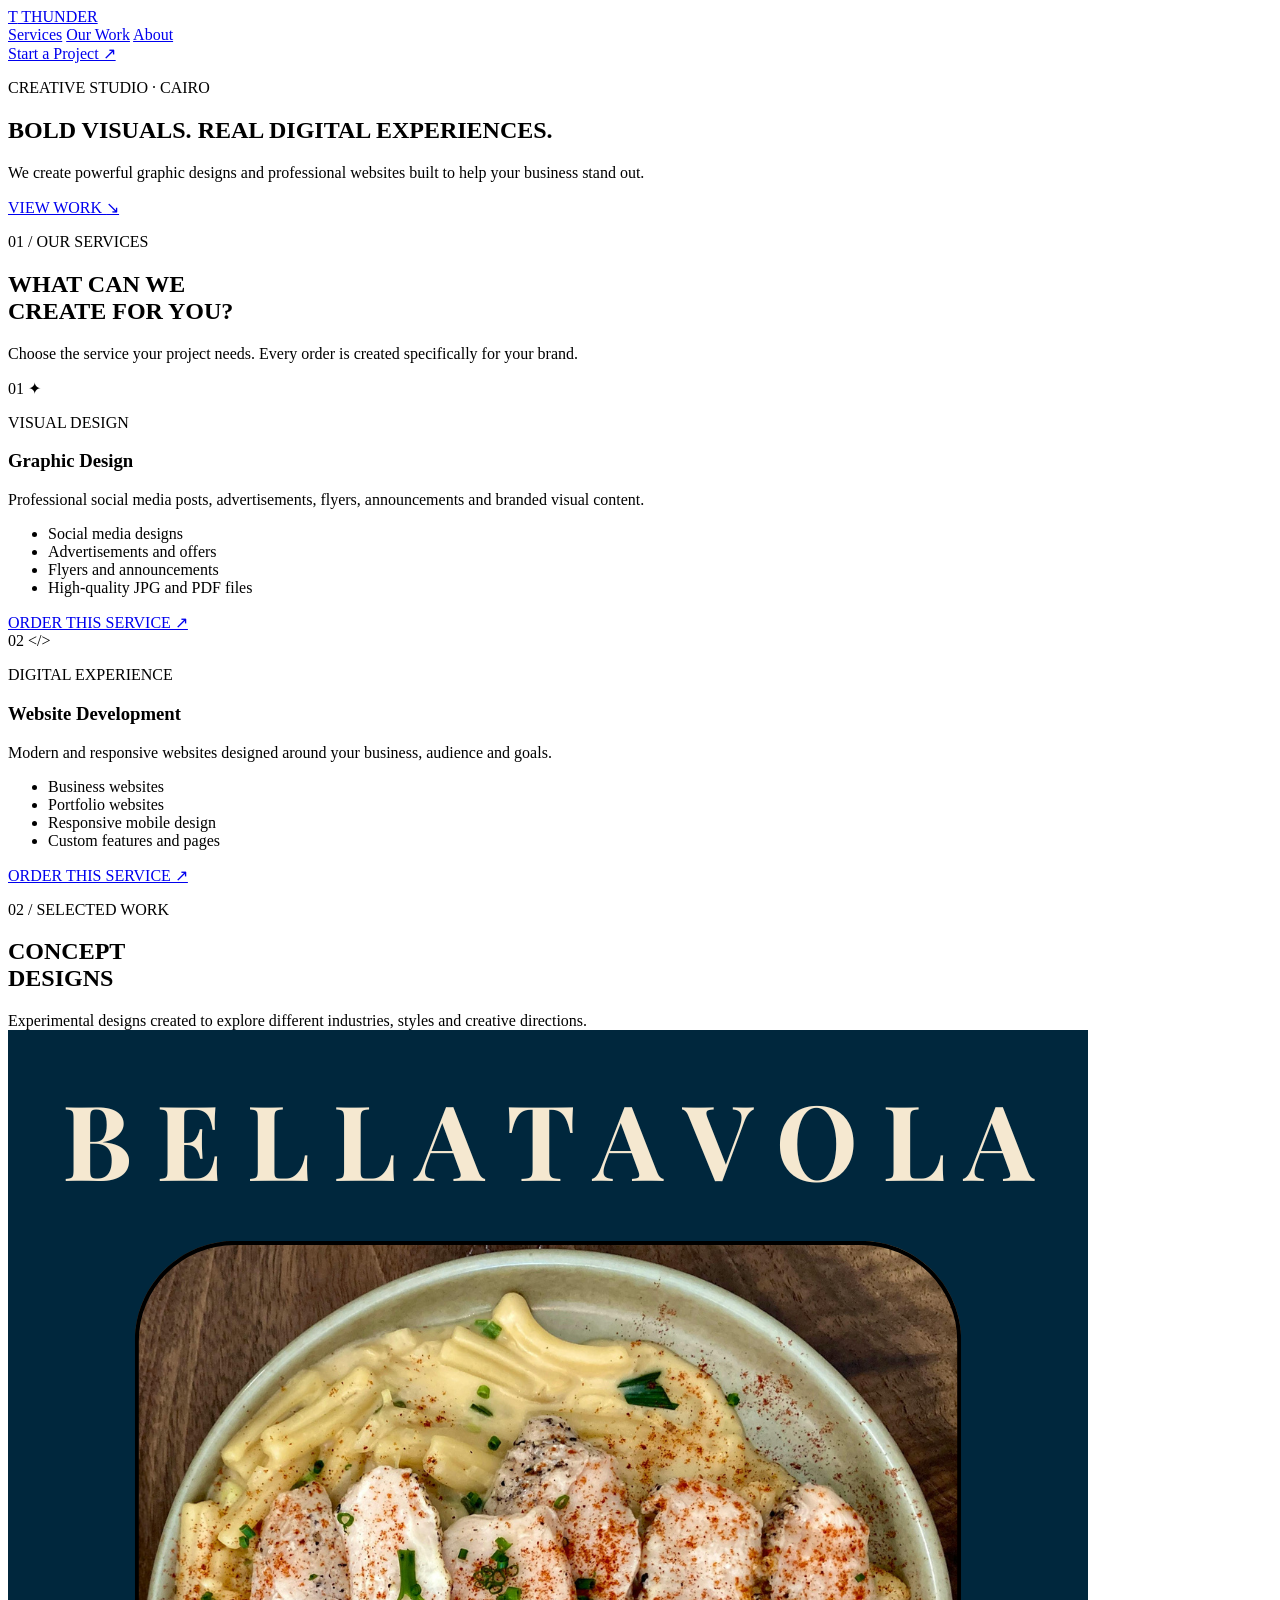
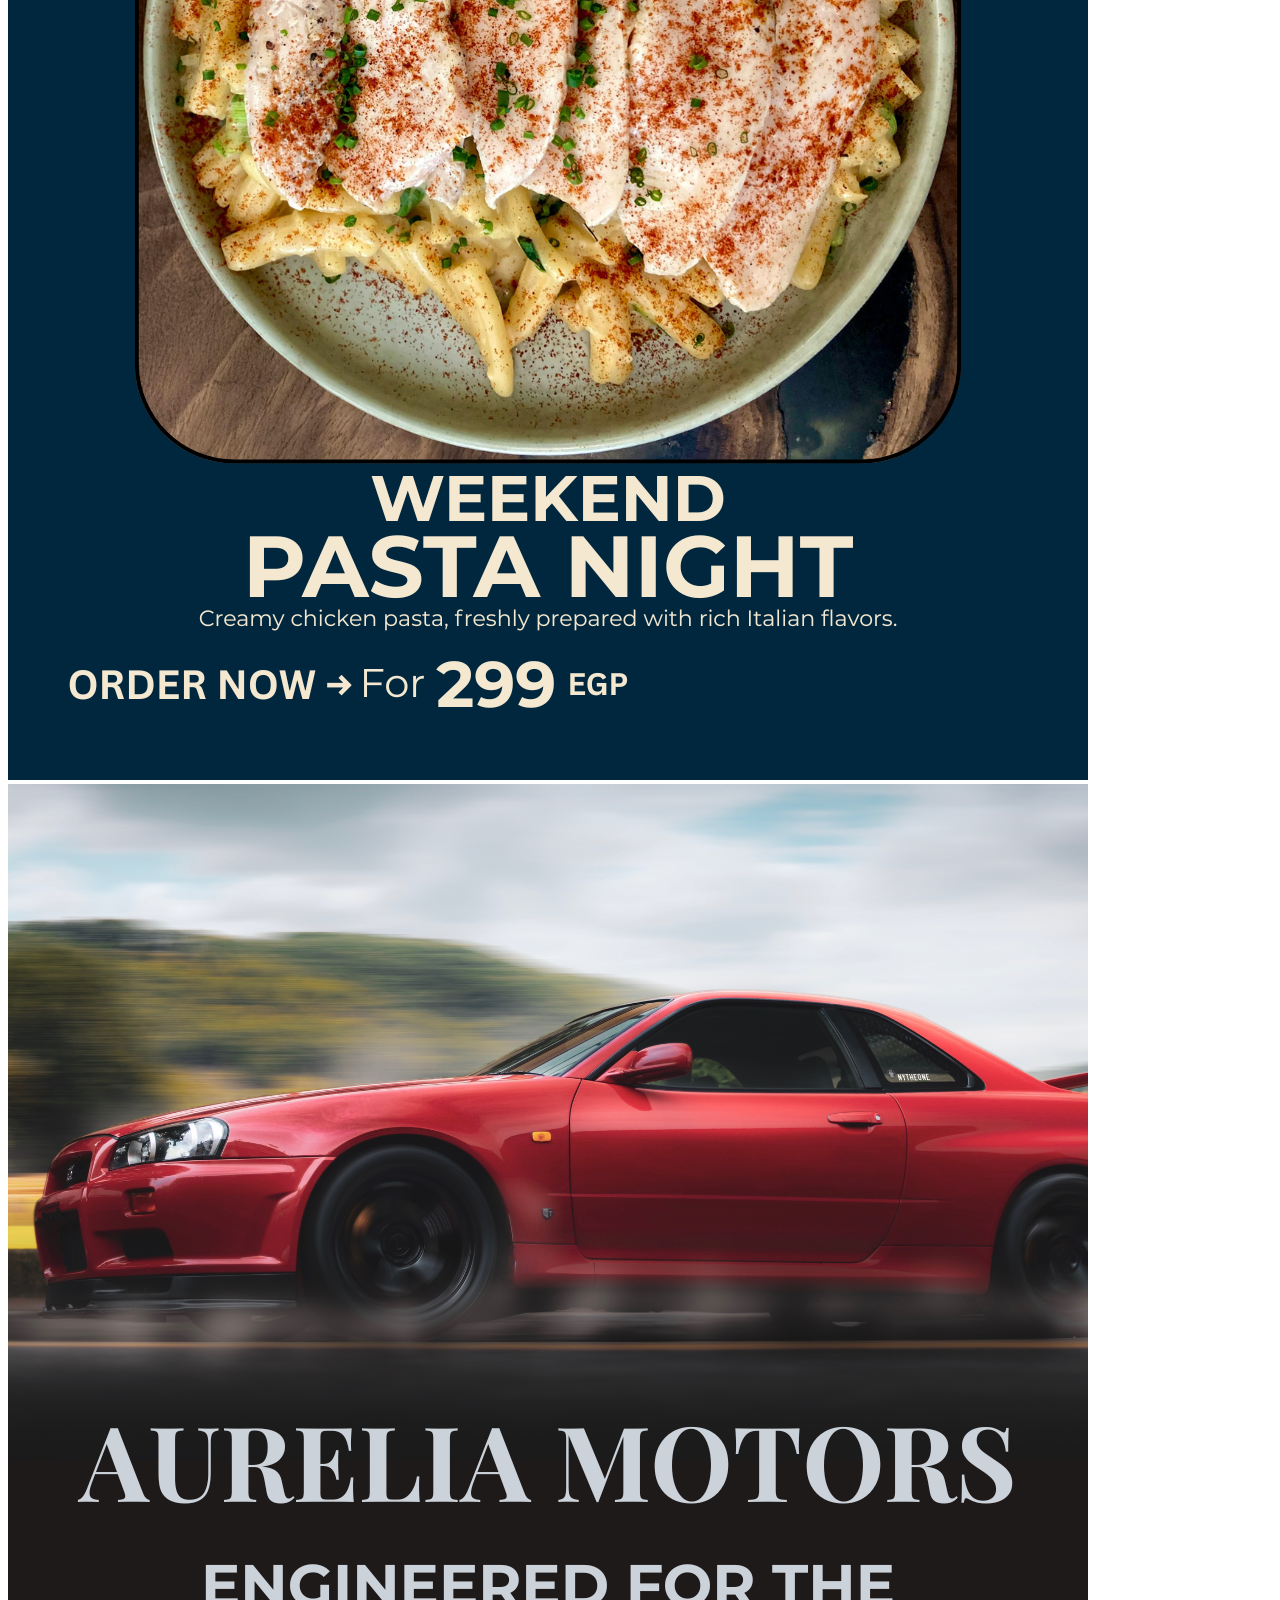
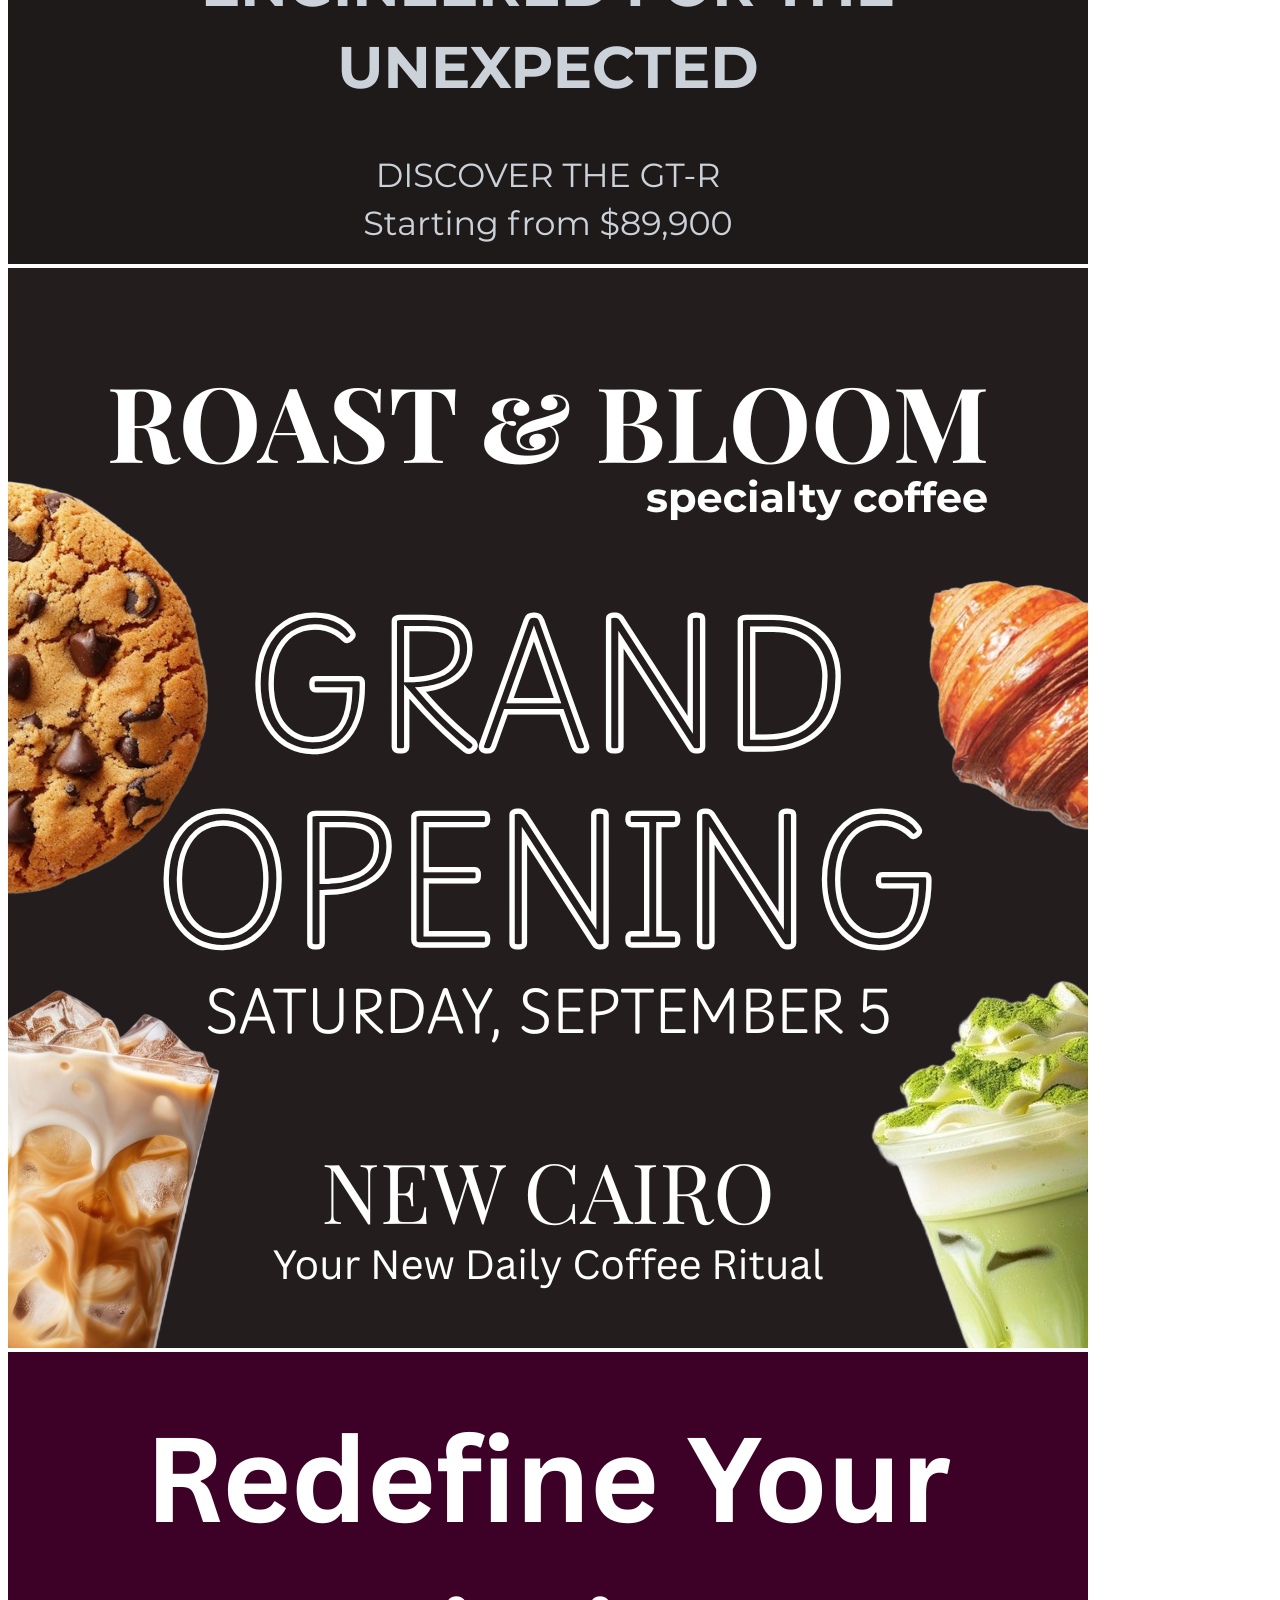
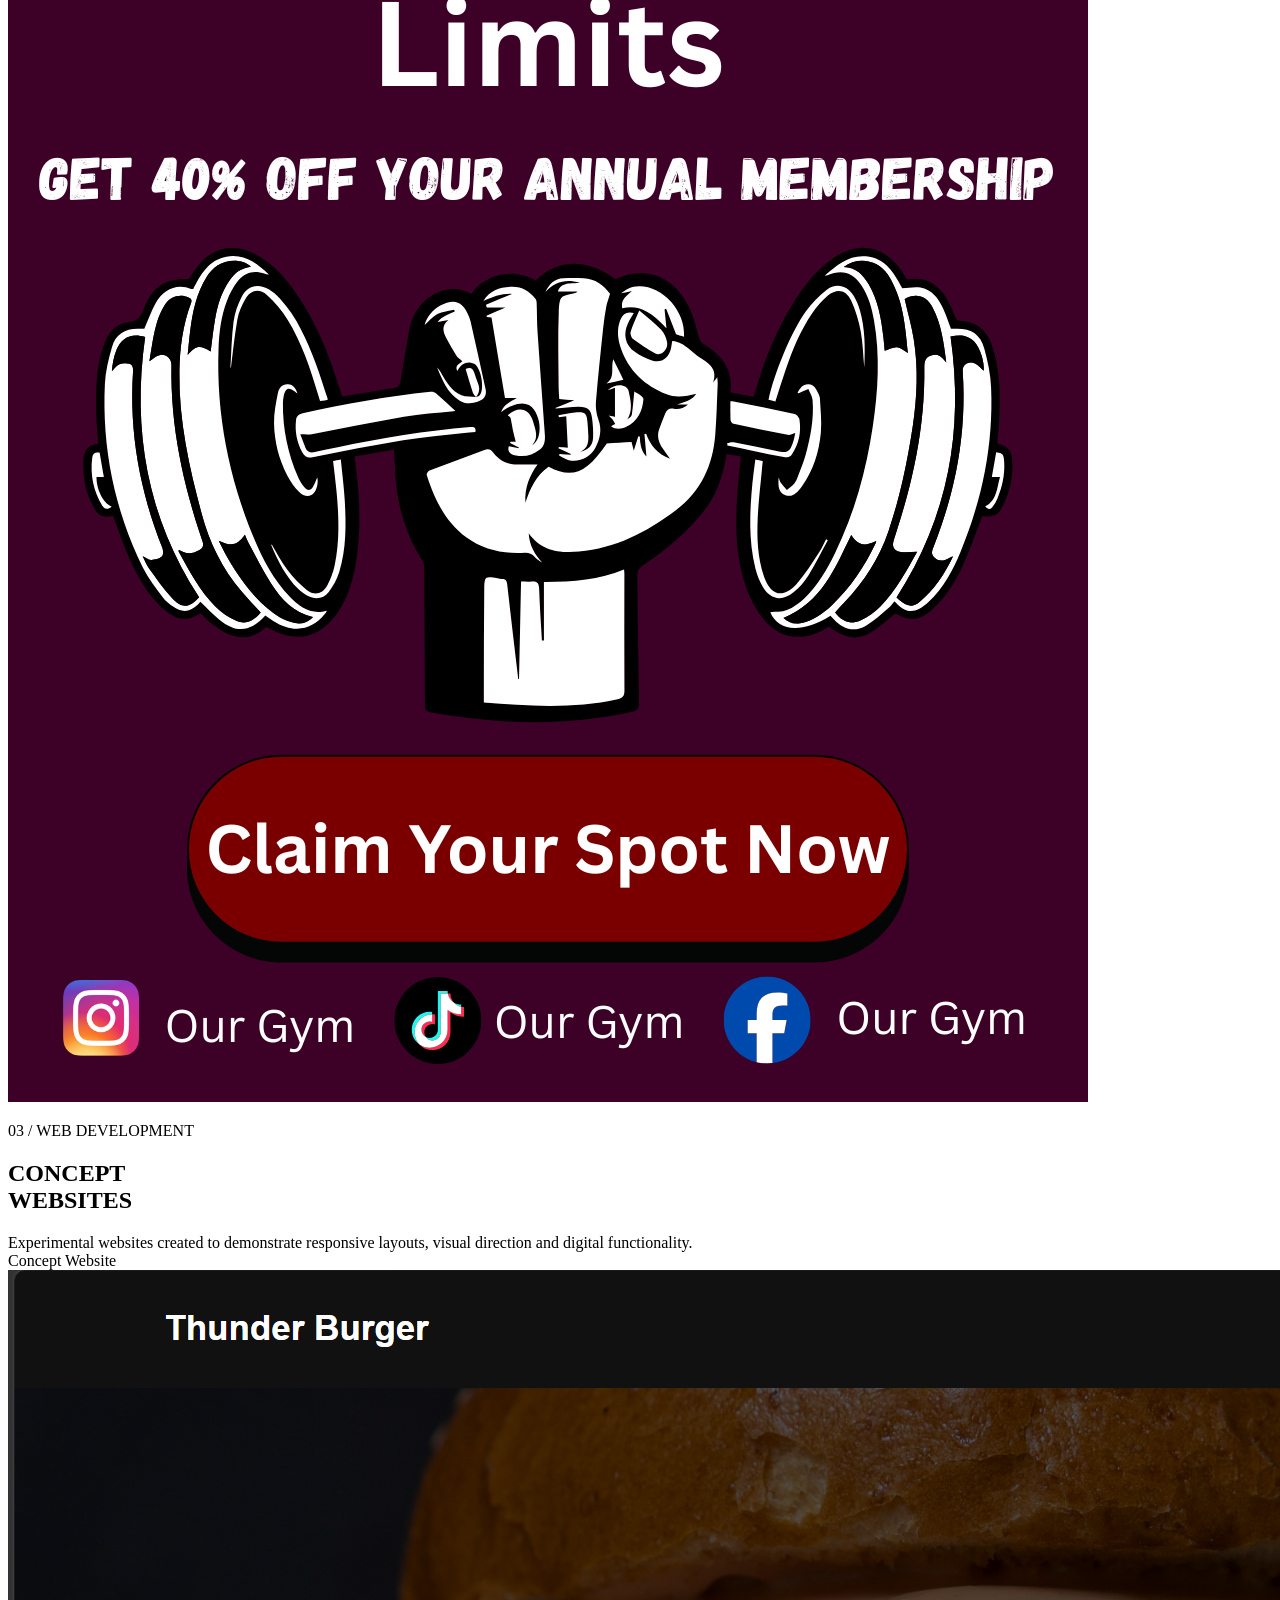
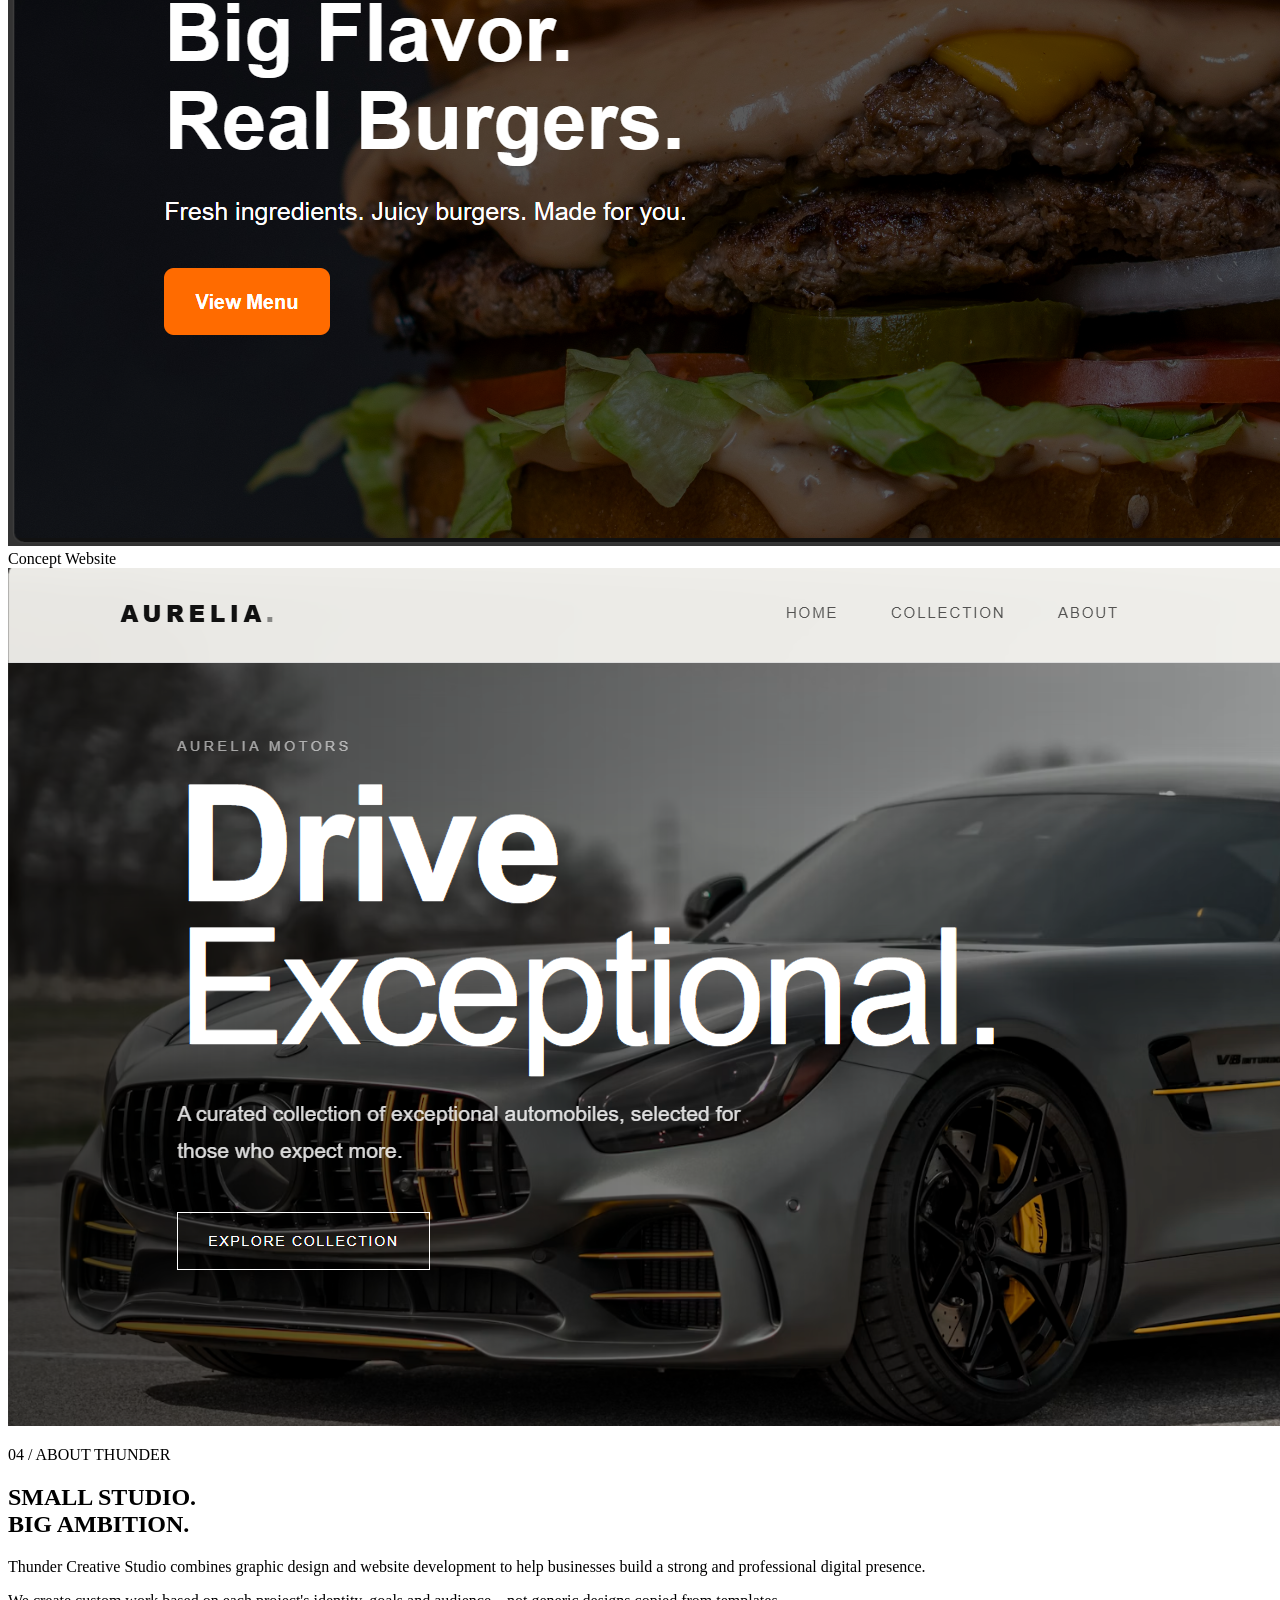
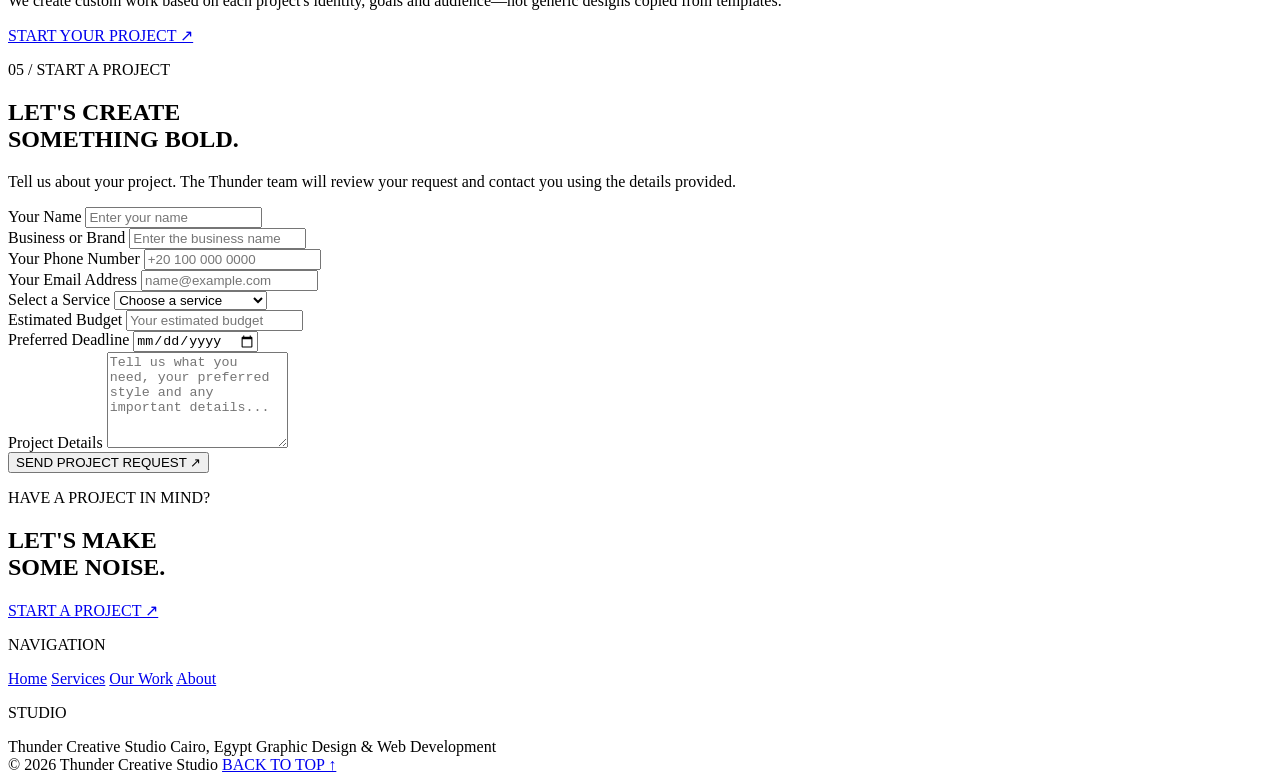
==== index.html @ 5579455f "Add files via upload" ====
<!DOCTYPE html>
<html lang="en">

<head>
    <meta charset="UTF-8">

    <meta name="viewport" content="width=device-width, initial-scale=1.0">

    <title>Thunder Creative Studio</title>
    <meta name="description"
        content="Thunder Creative Studio creates bold graphic designs and professional websites for modern businesses and brands.">

    <meta name="theme-color" content="#111111">
    <link rel="icon" type="image/svg+xml" href="favicon.svg">
    <link rel="stylesheet" href="style.css">
</head>

<body>

    <!-- NAVBAR -->

    <nav class="navbar">

        <a href="./" class="logo">
            <span class="logo-box">T</span>
            THUNDER
        </a>

        <div class="nav-links">
            <a href="#services">Services</a>
            <a href="#work">Our Work</a>
            <a href="#about">About</a>
        </div>

        <a href="#order" class="order-button">
            Start a Project ↗
        </a>

    </nav>


    <main>

        <!-- HERO SECTION -->

        <section class="hero">

            <p class="location">
                <span class="green-dot"></span>
                CREATIVE STUDIO · CAIRO
            </p>

            <h1>
                BOLD VISUALS.

                <span>
                    REAL DIGITAL
                </span>

                EXPERIENCES.
            </h1>

            <div class="hero-bottom">

                <p class="hero-description">
                    We create powerful graphic designs and professional
                    websites built to help your business stand out.
                </p>

                <a href="#work" class="explore-button">
                    VIEW WORK <span>↘</span>
                </a>

            </div>

        </section>


        <!-- SERVICES SECTION -->

        <section class="services-section" id="services">

            <div class="section-header">

                <div>

                    <p class="section-number">
                        01 / OUR SERVICES
                    </p>

                    <h2>
                        WHAT CAN WE<br>
                        CREATE FOR YOU?
                    </h2>

                </div>

                <p class="section-description">
                    Choose the service your project needs.
                    Every order is created specifically for your brand.
                </p>

            </div>


            <div class="services-grid">

                <!-- GRAPHIC DESIGN -->

                <article class="service-card featured-service">

                    <div class="service-top">

                        <span class="service-number">
                            01
                        </span>

                        <span class="service-icon">
                            ✦
                        </span>

                    </div>


                    <div class="service-content">

                        <p class="service-label">
                            VISUAL DESIGN
                        </p>

                        <h3>
                            Graphic Design
                        </h3>

                        <p>
                            Professional social media posts, advertisements,
                            flyers, announcements and branded visual content.
                        </p>

                        <ul>
                            <li>Social media designs</li>
                            <li>Advertisements and offers</li>
                            <li>Flyers and announcements</li>
                            <li>High-quality JPG and PDF files</li>
                        </ul>

                    </div>


                    <a href="#order" class="service-button">
                        ORDER THIS SERVICE ↗
                    </a>

                </article>


                <!-- WEBSITE DEVELOPMENT -->

                <article class="service-card">

                    <div class="service-top">

                        <span class="service-number">
                            02
                        </span>

                        <span class="service-icon">
                            &lt;/&gt;
                        </span>

                    </div>


                    <div class="service-content">

                        <p class="service-label">
                            DIGITAL EXPERIENCE
                        </p>

                        <h3>
                            Website Development
                        </h3>

                        <p>
                            Modern and responsive websites designed around
                            your business, audience and goals.
                        </p>

                        <ul>
                            <li>Business websites</li>
                            <li>Portfolio websites</li>
                            <li>Responsive mobile design</li>
                            <li>Custom features and pages</li>
                        </ul>

                    </div>


                    <a href="#order" class="service-button">
                        ORDER THIS SERVICE ↗
                    </a>

                </article>

            </div>

        </section>


        <!-- CONCEPT DESIGNS -->

        <section class="work-section" id="work">

            <div class="work-header">

                <p>
                    02 / SELECTED WORK
                </p>

                <h2>
                    CONCEPT<br>
                    DESIGNS
                </h2>

                <span>
                    Experimental designs created to explore different
                    industries, styles and creative directions.
                </span>

            </div>


            <div class="design-gallery">

                <div class="design-item">

                    <img src="IMAGES/DESIGN%201.png" alt="Thunder concept design 1">

                </div>


                <div class="design-item">

                    <img src="IMAGES/DESIGN%202.png" alt="Thunder concept design 2">

                </div>


                <div class="design-item">

                    <img src="IMAGES/DESIGN%203.png" alt="Thunder concept design 4">

                </div>


                <div class="design-item">

                    <img src="IMAGES/DESIGN%204.png" alt="Thunder concept design 4">

                </div>

            </div>

        </section>


        <!-- CONCEPT WEBSITES -->

        <section class="websites-section">

            <div class="websites-header">

                <p>
                    03 / WEB DEVELOPMENT
                </p>

                <h2>
                    CONCEPT<br>
                    WEBSITES
                </h2>

                <span>
                    Experimental websites created to demonstrate responsive
                    layouts, visual direction and digital functionality.
                </span>

            </div>


            <div class="websites-gallery">

                <!-- WEBSITE 1 -->

                <div class="website-preview">

                    <div class="browser-bar">

                        <div class="browser-dots">
                            <span></span>
                            <span></span>
                            <span></span>
                        </div>

                        <div class="browser-address">
                            Concept Website
                        </div>

                    </div>

                    <img src="IMAGES/WEBSITE%201.png" alt="Thunder concept website 1">

                </div>


                <!-- WEBSITE 2 -->

                <div class="website-preview">

                    <div class="browser-bar">

                        <div class="browser-dots">
                            <span></span>
                            <span></span>
                            <span></span>
                        </div>

                        <div class="browser-address">
                            Concept Website
                        </div>

                    </div>

                    <img src="IMAGES/WEBSITE%202.png" alt="Thunder concept website 2">

                </div>

            </div>

        </section>
        <!-- ABOUT SECTION -->

        <section class="about-section" id="about">

            <p class="about-number">
                04 / ABOUT THUNDER
            </p>

            <div class="about-content">

                <h2>
                    SMALL STUDIO.<br>
                    BIG AMBITION.
                </h2>

                <div class="about-text">

                    <p>
                        Thunder Creative Studio combines graphic design and
                        website development to help businesses build a strong
                        and professional digital presence.
                    </p>

                    <p>
                        We create custom work based on each project's identity,
                        goals and audience—not generic designs copied from templates.
                    </p>

                    <a href="#order" class="about-button">
                        START YOUR PROJECT ↗
                    </a>

                </div>

            </div>

        </section>
        <!-- ORDER SECTION -->

        <section class="order-section" id="order">

            <div class="order-intro">

                <p class="order-number">
                    05 / START A PROJECT
                </p>

                <h2>
                    LET'S CREATE<br>
                    SOMETHING BOLD.
                </h2>

                <p class="order-description">
                    Tell us about your project. The Thunder team will review
                    your request and contact you using the details provided.
                </p>

            </div>


            <form class="order-form" id="orderForm" action="https://formspree.io/f/xljerdzz" method="POST">

                <input type="hidden" name="_subject" value="New Thunder Project Request">


                <div class="form-row">

                    <div class="form-group">

                        <label for="clientName">
                            Your Name
                        </label>

                        <input type="text" id="clientName" name="client_name" placeholder="Enter your name" required>

                    </div>


                    <div class="form-group">

                        <label for="businessName">
                            Business or Brand
                        </label>

                        <input type="text" id="businessName" name="business_name" placeholder="Enter the business name">

                    </div>

                </div>




                <div class="form-group">

                    <label for="clientPhone">
                        Your Phone Number
                    </label>

                    <input type="tel" id="clientPhone" name="client_phone" placeholder="+20 100 000 0000" required>

                </div>

                <div class="form-group">

                    <label for="clientEmail">
                        Your Email Address
                    </label>

                    <input type="email" id="clientEmail" name="email" placeholder="name@example.com" required>

                </div>


                <div class="form-row">

                    <div class="form-group">

                        <label for="service">
                            Select a Service
                        </label>

                        <select id="service" name="requested_service" required>

                            <option value="" disabled selected>
                                Choose a service
                            </option>

                            <option value="Graphic Design">
                                Graphic Design
                            </option>

                            <option value="Website Development">
                                Website Development
                            </option>

                        </select>

                    </div>


                    <div class="form-group">

                        <label for="budget">
                            Estimated Budget
                        </label>

                        <input type="text" id="budget" name="estimated_budget" placeholder="Your estimated budget">

                    </div>

                </div>


                <div class="form-group">

                    <label for="deadline">
                        Preferred Deadline
                    </label>

                    <input type="date" id="deadline" name="preferred_deadline">

                </div>


                <div class="form-group full-width">

                    <label for="projectDetails">
                        Project Details
                    </label>

                    <textarea id="projectDetails" name="project_details" rows="6"
                        placeholder="Tell us what you need, your preferred style and any important details..."
                        required></textarea>

                </div>


                <button type="submit" class="submit-order" id="submitOrder">
                    SEND PROJECT REQUEST ↗
                </button>


                <p class="form-status" id="formStatus" aria-live="polite"></p>

            </form>

        </section>
    </main>

    <!-- FOOTER -->

    <footer class="footer">

        <div class="footer-content">

            <div class="footer-heading">

                <p>HAVE A PROJECT IN MIND?</p>

                <h2>
                    LET'S MAKE<br>
                    SOME NOISE.
                </h2>

                <a href="#order" class="footer-button">
                    START A PROJECT ↗
                </a>

            </div>


            <div class="footer-navigation">

                <div>
                    <p class="footer-label">NAVIGATION</p>

                    <a href="#">Home</a>
                    <a href="#services">Services</a>
                    <a href="#work">Our Work</a>
                    <a href="#about">About</a>
                </div>

                <div>
                    <p class="footer-label">STUDIO</p>

                    <span>Thunder Creative Studio</span>
                    <span>Cairo, Egypt</span>
                    <span>Graphic Design & Web Development</span>
                </div>

            </div>


            <div class="footer-bottom">

                <span>
                    © 2026 Thunder Creative Studio
                </span>

                <a href="#">
                    BACK TO TOP ↑
                </a>

            </div>

        </div>

    </footer>

    <script src="script.js?v=5"></script>

</body>

</html>
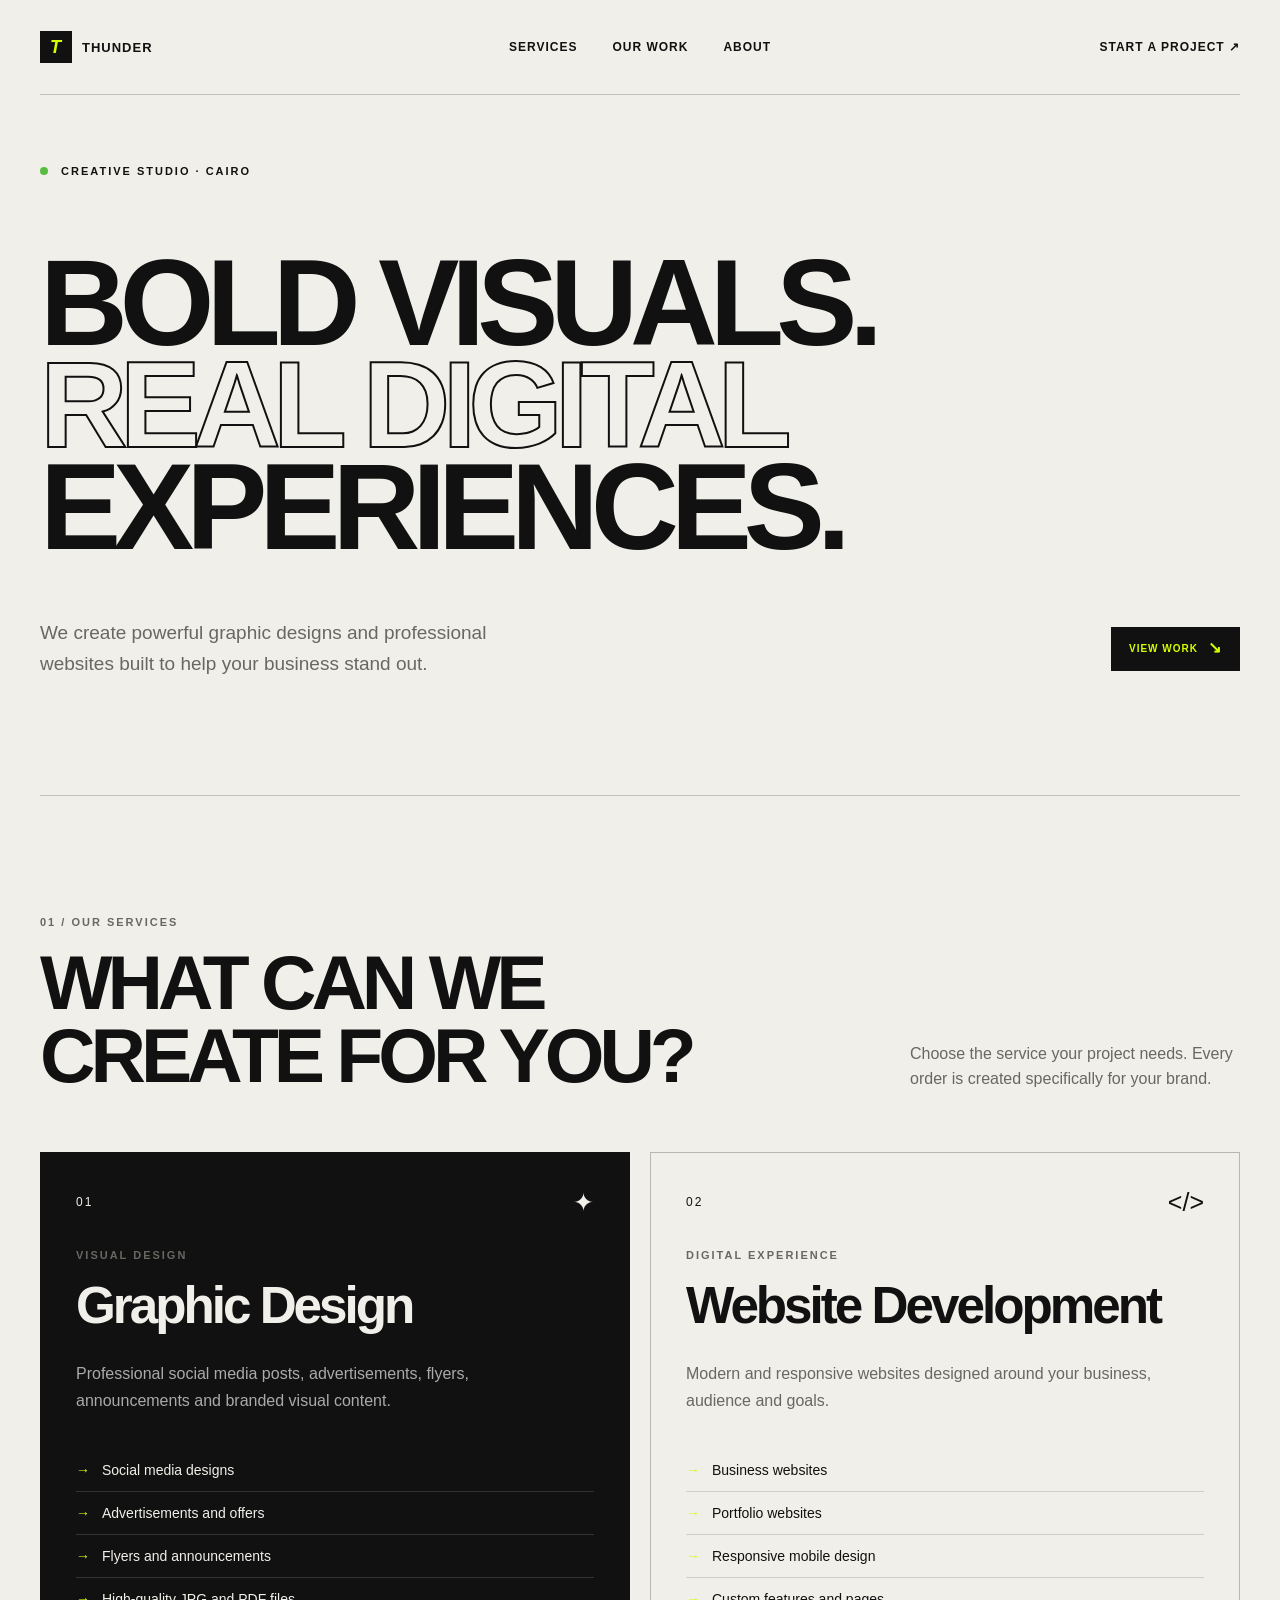
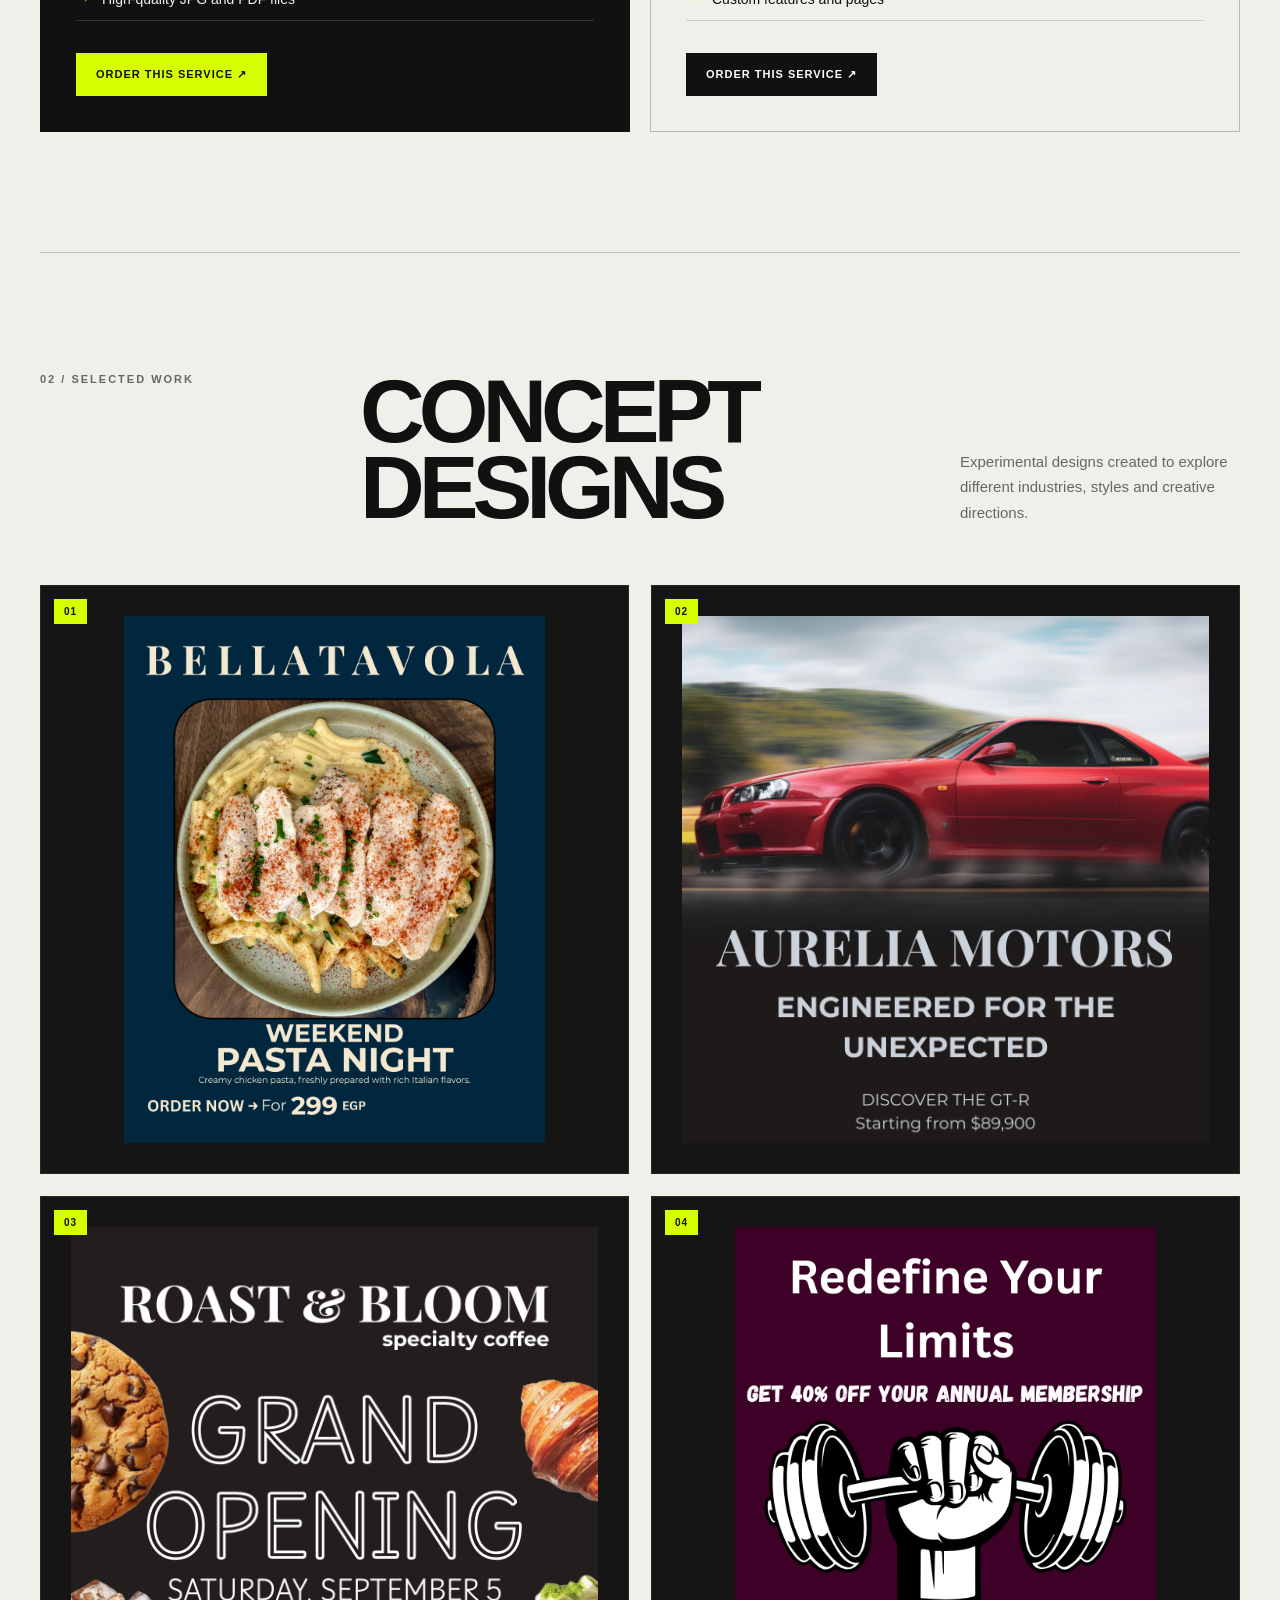
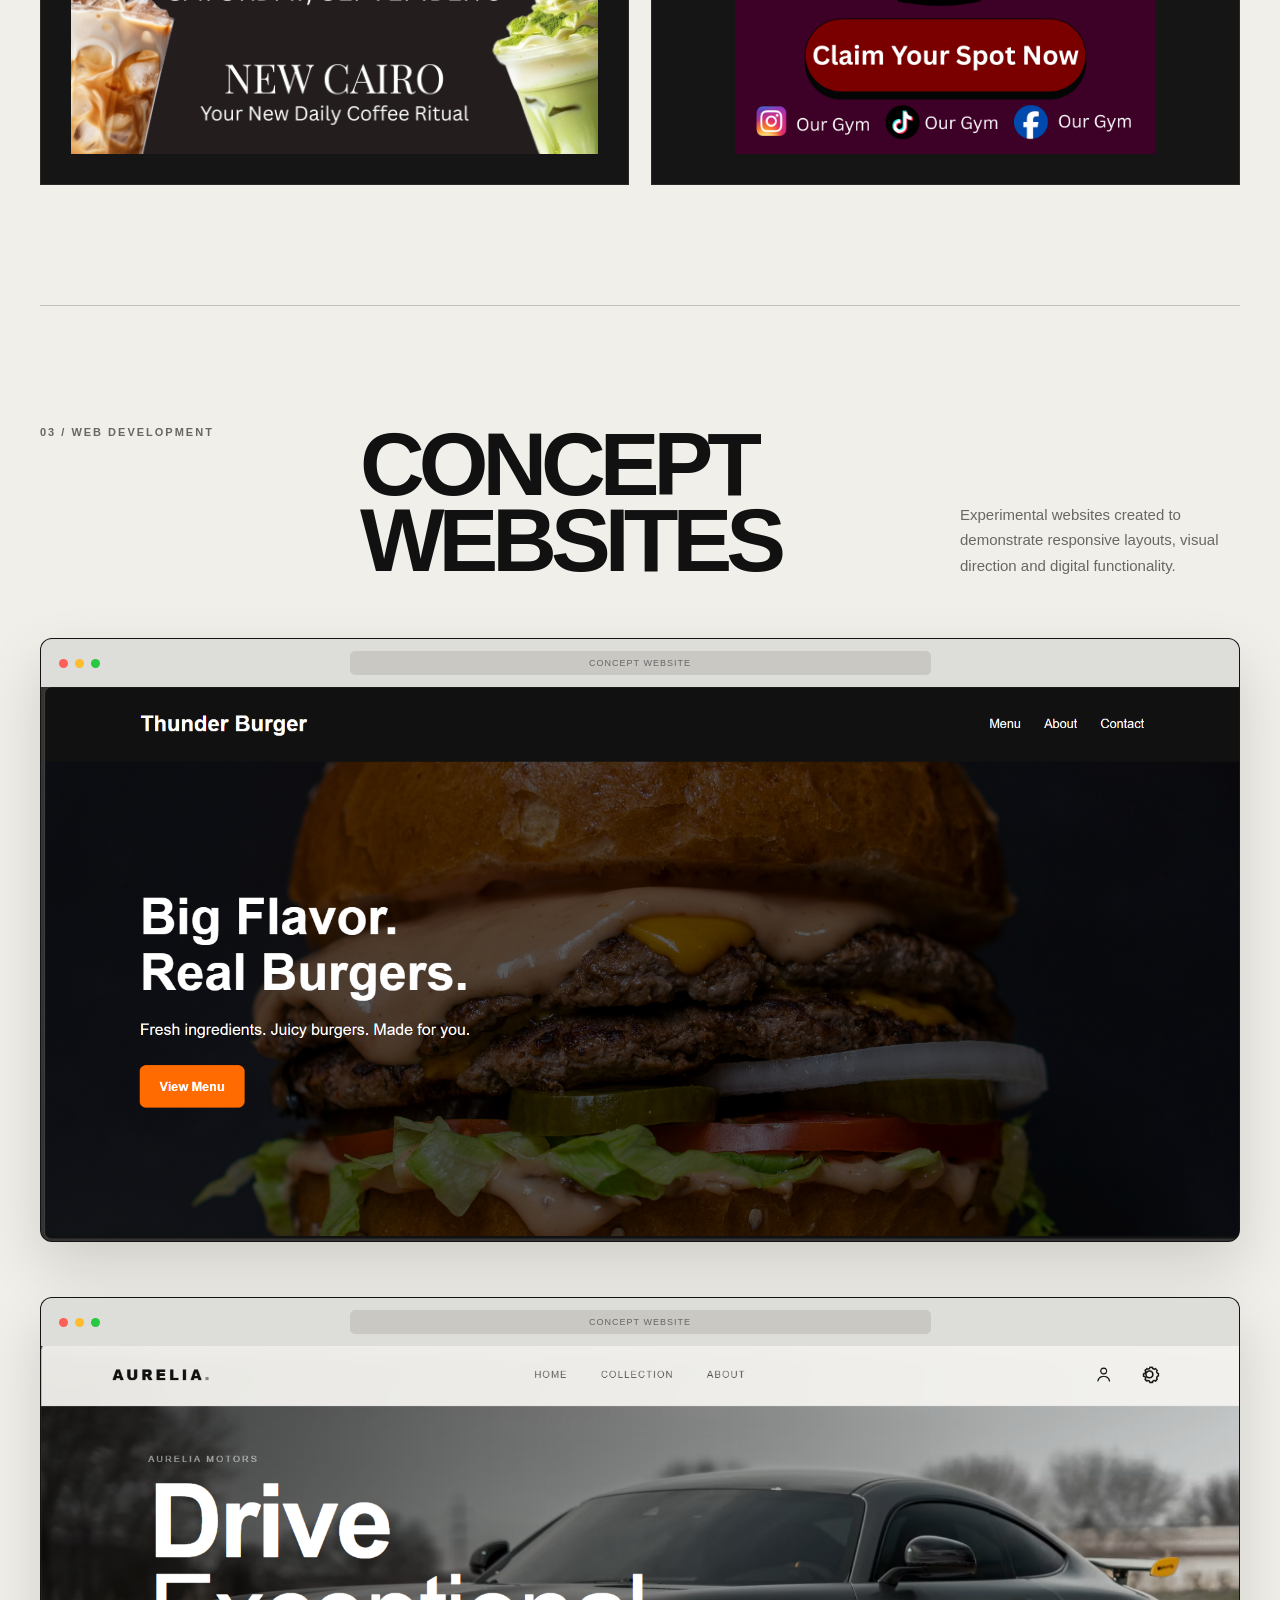
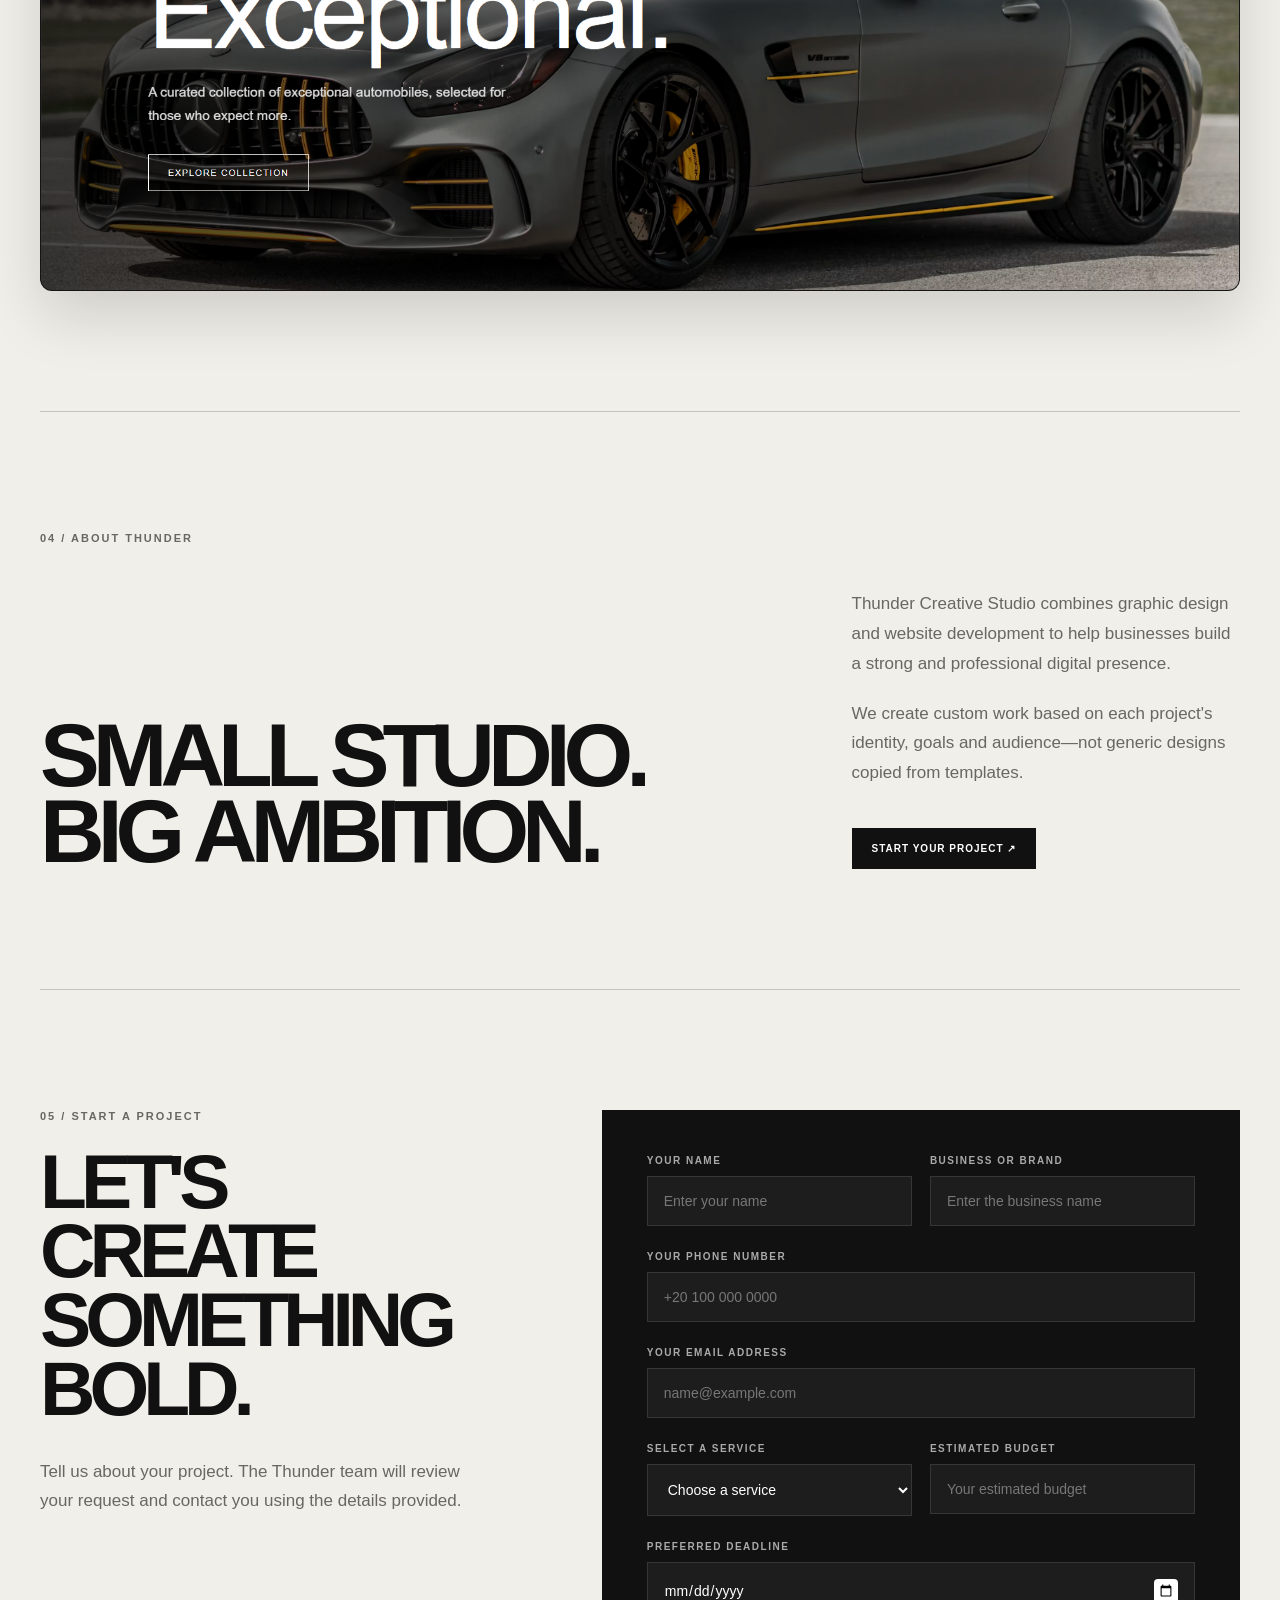
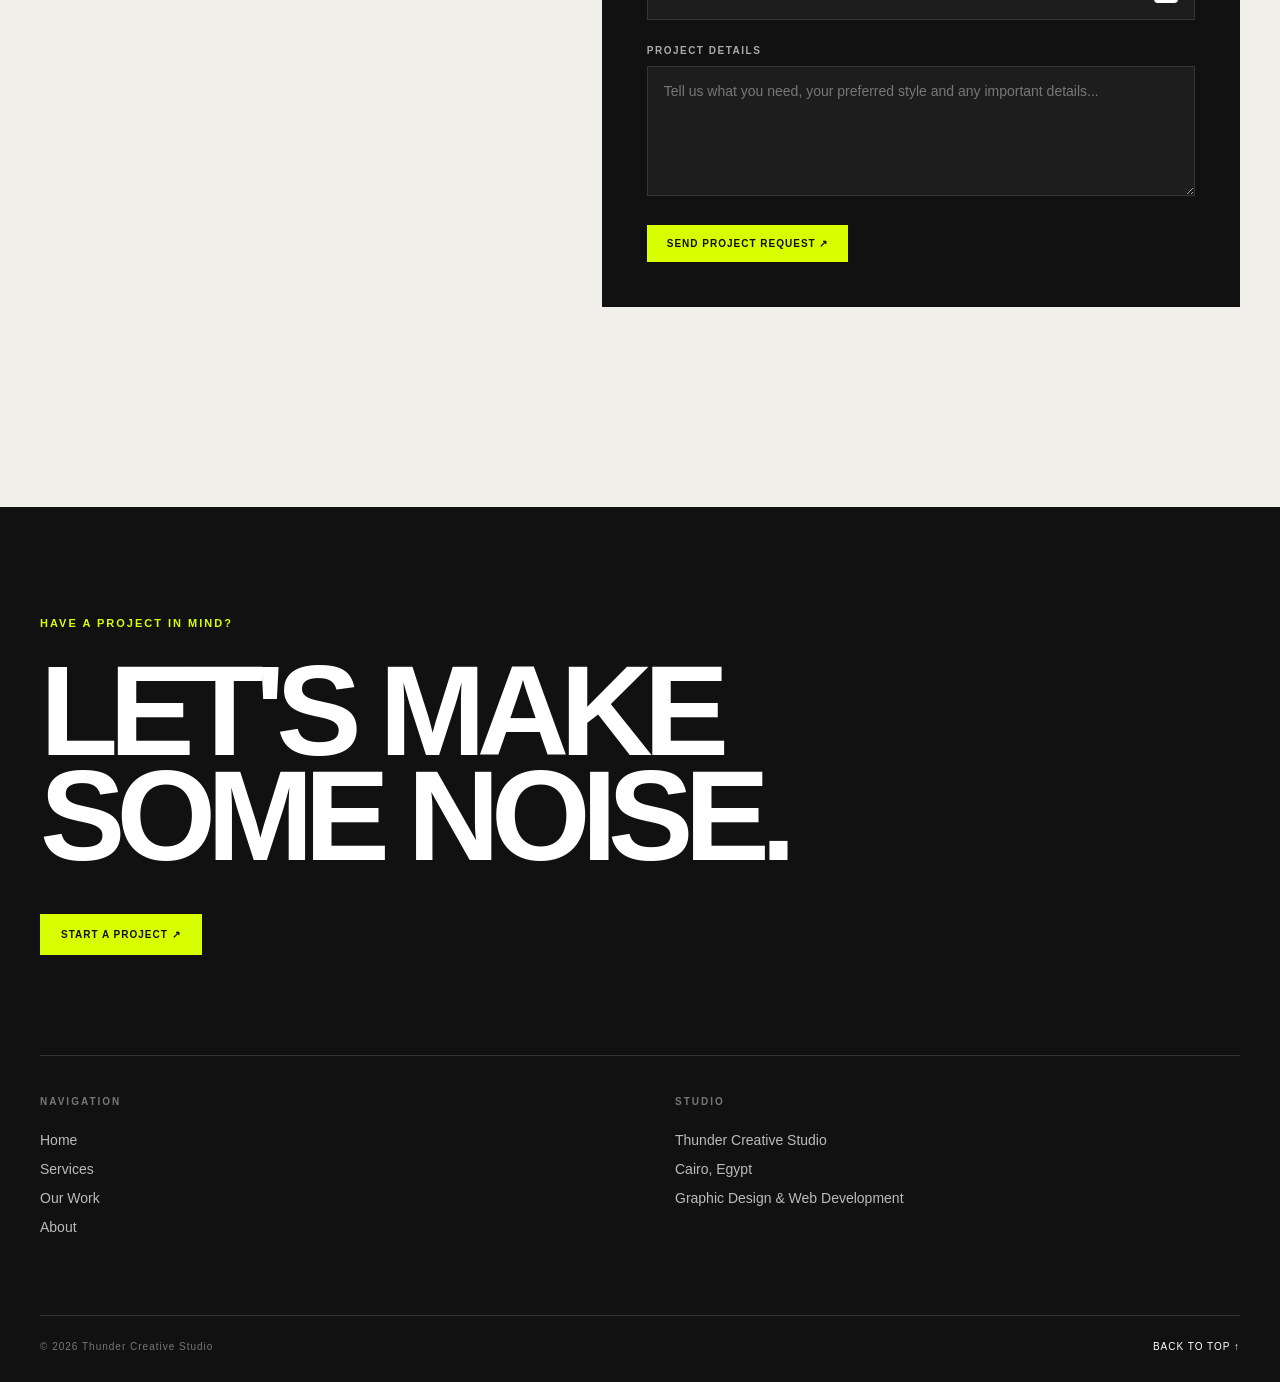
==== commit 972d6f03: "Add files via upload" ====
--- a/index.html
+++ b/index.html
@@ -12,7 +12,7 @@
 
     <meta name="theme-color" content="#111111">
     <link rel="icon" type="image/svg+xml" href="favicon.svg">
-    <link rel="stylesheet" href="style.css">
+    <link rel="stylesheet" href="STYLE.CSS">
 </head>
 
 <body>
--- a/STYLE.CSS
+++ b/STYLE.CSS
@@ -0,0 +1,1403 @@
+/* ---------- BASIC SETTINGS ---------- */
+
+* {
+    margin: 0;
+    padding: 0;
+    box-sizing: border-box;
+}
+
+:root {
+    --black: #111111;
+    --background: #f1efe9;
+    --green: #d8ff00;
+    --gray: #686762;
+}
+
+html {
+    scroll-behavior: smooth;
+}
+
+body {
+    background: var(--background);
+    color: var(--black);
+    font-family: Arial, Helvetica, sans-serif;
+}
+
+a {
+    color: inherit;
+    text-decoration: none;
+}
+
+
+/* ---------- NAVBAR ---------- */
+
+.navbar {
+    width: calc(100% - 80px);
+    height: 95px;
+    margin: auto;
+
+    display: grid;
+    grid-template-columns: 1fr auto 1fr;
+    align-items: center;
+
+    border-bottom: 1px solid rgba(17, 17, 17, 0.2);
+}
+
+.logo {
+    display: flex;
+    align-items: center;
+    gap: 10px;
+
+    width: fit-content;
+
+    font-size: 13px;
+    font-weight: bold;
+    letter-spacing: 1px;
+}
+
+.logo-box {
+    width: 32px;
+    height: 32px;
+
+    display: grid;
+    place-items: center;
+
+    background: var(--black);
+    color: var(--green);
+
+    font-size: 18px;
+    font-style: italic;
+}
+
+.nav-links {
+    display: flex;
+    gap: 35px;
+}
+
+.nav-links a,
+.order-button {
+    font-size: 12px;
+    font-weight: bold;
+    letter-spacing: 1px;
+    text-transform: uppercase;
+
+    transition: opacity 0.2s;
+}
+
+.nav-links a:hover,
+.order-button:hover {
+    opacity: 0.5;
+}
+
+.order-button {
+    justify-self: end;
+}
+
+
+/* ---------- HERO SECTION ---------- */
+
+.hero {
+    width: calc(100% - 80px);
+    min-height: 700px;
+
+    margin: auto;
+    padding: 70px 0;
+
+    position: relative;
+}
+
+.location {
+    font-size: 11px;
+    font-weight: bold;
+    letter-spacing: 2px;
+}
+
+.green-dot {
+    display: inline-block;
+
+    width: 8px;
+    height: 8px;
+
+    margin-right: 8px;
+
+    background: #59bb42;
+    border-radius: 50%;
+}
+
+.hero h1 {
+    max-width: 1150px;
+
+    margin-top: 75px;
+
+    font-size: clamp(65px, 9.5vw, 145px);
+    font-weight: 800;
+    line-height: 0.84;
+    letter-spacing: -8px;
+
+    text-transform: uppercase;
+}
+
+.hero h1 span {
+    display: block;
+
+    color: transparent;
+    -webkit-text-stroke: 2px var(--black);
+}
+
+.hero-bottom {
+    margin-top: 60px;
+
+    display: flex;
+    justify-content: space-between;
+    align-items: center;
+}
+
+.hero-description {
+    max-width: 470px;
+
+    color: var(--gray);
+
+    font-size: 19px;
+    line-height: 1.6;
+}
+
+.explore-button {
+    width: 110px;
+    height: 110px;
+
+    display: flex;
+    flex-direction: column;
+    align-items: center;
+    justify-content: center;
+    gap: 15px;
+
+    border: 1px solid var(--black);
+    border-radius: 50%;
+
+    font-size: 10px;
+    letter-spacing: 2px;
+
+    transition: 0.3s;
+}
+
+.explore-button strong {
+    font-size: 20px;
+}
+
+.explore-button:hover {
+    background: var(--black);
+    color: var(--green);
+
+    transform: rotate(-8deg);
+}
+
+
+/* ---------- MOBILE ---------- */
+
+@media (max-width: 750px) {
+
+    .navbar,
+    .hero {
+        width: calc(100% - 36px);
+    }
+
+    .navbar {
+        height: 75px;
+        grid-template-columns: 1fr auto;
+    }
+
+    .nav-links {
+        display: none;
+    }
+
+    .order-button {
+        padding: 12px;
+        border: 1px solid var(--black);
+    }
+
+    .hero {
+        min-height: 620px;
+        padding-top: 60px;
+    }
+
+    .hero h1 {
+        margin-top: 70px;
+
+        font-size: 15vw;
+        line-height: 0.9;
+        letter-spacing: -4px;
+    }
+
+    .hero h1 span {
+        -webkit-text-stroke-width: 1px;
+    }
+
+    .hero-bottom {
+        margin-top: 50px;
+        gap: 20px;
+    }
+
+    .hero-description {
+        font-size: 15px;
+    }
+
+    .explore-button {
+        width: 80px;
+        height: 80px;
+
+        flex-shrink: 0;
+    }
+
+}
+
+/* ---------- SERVICES ---------- */
+
+.services-section {
+    width: calc(100% - 80px);
+    margin: auto;
+    padding: 120px 0;
+
+    border-top: 1px solid rgba(17, 17, 17, 0.2);
+}
+
+.section-header {
+    display: flex;
+    justify-content: space-between;
+    align-items: flex-end;
+
+    margin-bottom: 60px;
+}
+
+.section-number,
+.service-label {
+    color: var(--gray);
+
+    font-size: 11px;
+    font-weight: bold;
+    letter-spacing: 2px;
+}
+
+.section-header h2 {
+    margin-top: 18px;
+
+    font-size: clamp(45px, 6vw, 85px);
+    line-height: 0.95;
+    letter-spacing: -5px;
+}
+
+.section-description {
+    max-width: 330px;
+
+    color: var(--gray);
+
+    font-size: 16px;
+    line-height: 1.6;
+}
+
+.services-grid {
+    display: grid;
+    grid-template-columns: repeat(2, 1fr);
+    gap: 20px;
+}
+
+.service-card {
+    min-height: 580px;
+    padding: 35px;
+
+    display: flex;
+    flex-direction: column;
+    justify-content: space-between;
+
+    border: 1px solid rgba(17, 17, 17, 0.25);
+}
+
+.featured-service {
+    background: var(--black);
+    color: var(--background);
+}
+
+.service-top {
+    display: flex;
+    justify-content: space-between;
+    align-items: center;
+}
+
+.service-number {
+    font-size: 12px;
+    letter-spacing: 2px;
+}
+
+.service-icon {
+    font-size: 25px;
+}
+
+.service-content h3 {
+    margin: 15px 0 25px;
+
+    font-size: clamp(38px, 4vw, 60px);
+    letter-spacing: -3px;
+}
+
+.service-content>p:not(.service-label) {
+    max-width: 470px;
+
+    color: var(--gray);
+
+    font-size: 16px;
+    line-height: 1.7;
+}
+
+.featured-service .service-content>p:not(.service-label) {
+    color: #aaa;
+}
+
+.service-content ul {
+    margin-top: 35px;
+    padding: 0;
+
+    list-style: none;
+}
+
+.service-content li {
+    padding: 13px 0;
+
+    border-bottom: 1px solid rgba(128, 128, 128, 0.3);
+
+    font-size: 14px;
+}
+
+.service-content li::before {
+    content: "→";
+    margin-right: 12px;
+    color: var(--green);
+}
+
+.service-button {
+    width: fit-content;
+    padding: 15px 20px;
+
+    background: var(--black);
+    color: white;
+
+    font-size: 11px;
+    font-weight: bold;
+    letter-spacing: 1px;
+}
+
+.featured-service .service-button {
+    background: var(--green);
+    color: var(--black);
+}
+
+.service-button:hover {
+    opacity: 0.75;
+}
+
+
+/* ---------- SERVICES MOBILE ---------- */
+
+@media (max-width: 750px) {
+
+    .services-section {
+        width: calc(100% - 36px);
+        padding: 80px 0;
+    }
+
+    .section-header {
+        display: block;
+    }
+
+    .section-header h2 {
+        letter-spacing: -3px;
+    }
+
+    .section-description {
+        margin-top: 30px;
+    }
+
+    .services-grid {
+        grid-template-columns: 1fr;
+    }
+
+    .service-card {
+        min-height: 520px;
+        padding: 25px;
+    }
+
+}
+
+/* ========================================
+   DESIGNS + WEBSITES PORTFOLIO
+======================================== */
+
+.work-section,
+.websites-section {
+    width: calc(100% - 80px);
+    margin: auto;
+    padding: 120px 0;
+
+    border-top: 1px solid rgba(17, 17, 17, 0.2);
+}
+
+
+/* ---------- SECTION HEADERS ---------- */
+
+.work-header,
+.websites-header {
+    display: grid;
+    grid-template-columns: 1fr 2fr 1fr;
+    gap: 40px;
+    align-items: end;
+
+    margin-bottom: 60px;
+}
+
+.work-header>p,
+.websites-header>p {
+    align-self: start;
+
+    color: var(--gray);
+
+    font-size: 11px;
+    font-weight: bold;
+    letter-spacing: 2px;
+}
+
+.work-header h2,
+.websites-header h2 {
+    font-size: clamp(50px, 7vw, 100px);
+    line-height: 0.85;
+    letter-spacing: -6px;
+}
+
+.work-header>span,
+.websites-header>span {
+    color: var(--gray);
+
+    font-size: 15px;
+    line-height: 1.7;
+}
+
+
+/* ---------- DESIGN GALLERY ---------- */
+
+.design-gallery {
+    display: grid;
+    grid-template-columns: repeat(2, 1fr);
+    gap: 20px;
+}
+
+.design-item {
+    height: 700px;
+
+    background: #171717;
+    overflow: hidden;
+}
+
+.design-item img {
+    width: 100%;
+    height: 100%;
+
+    display: block;
+    object-fit: contain;
+
+    transition: transform 0.4s ease;
+}
+
+.design-item:hover img {
+    transform: scale(1.025);
+}
+
+
+/* ---------- WEBSITE GALLERY ---------- */
+
+.websites-gallery {
+    display: grid;
+    gap: 55px;
+}
+
+.website-preview {
+    overflow: hidden;
+
+    background: #151515;
+
+    border: 1px solid rgba(17, 17, 17, 0.25);
+    border-radius: 12px;
+
+    box-shadow: 0 25px 60px rgba(0, 0, 0, 0.14);
+}
+
+.browser-bar {
+    height: 48px;
+    padding: 0 18px;
+
+    display: grid;
+    grid-template-columns: 1fr 2fr 1fr;
+    align-items: center;
+
+    background: #ddddda;
+}
+
+.browser-dots {
+    display: flex;
+    gap: 7px;
+}
+
+.browser-dots span {
+    width: 9px;
+    height: 9px;
+
+    border-radius: 50%;
+}
+
+.browser-dots span:nth-child(1) {
+    background: #ff5f57;
+}
+
+.browser-dots span:nth-child(2) {
+    background: #febc2e;
+}
+
+.browser-dots span:nth-child(3) {
+    background: #28c840;
+}
+
+.browser-address {
+    padding: 7px;
+
+    background: #c9c8c3;
+    border-radius: 5px;
+
+    color: #666;
+
+    font-size: 9px;
+    text-align: center;
+    letter-spacing: 1px;
+    text-transform: uppercase;
+}
+
+.website-preview img {
+    width: 100%;
+
+    display: block;
+
+    transition: transform 0.4s ease;
+}
+
+.website-preview:hover img {
+    transform: scale(1.015);
+}
+
+
+/* ---------- MOBILE ---------- */
+
+@media (max-width: 750px) {
+
+    .work-section,
+    .websites-section {
+        width: calc(100% - 36px);
+        padding: 80px 0;
+    }
+
+    .work-header,
+    .websites-header {
+        display: block;
+    }
+
+    .work-header h2,
+    .websites-header h2 {
+        margin: 20px 0 30px;
+
+        font-size: 14vw;
+        letter-spacing: -3px;
+    }
+
+    .design-gallery {
+        grid-template-columns: 1fr;
+    }
+
+    .design-item {
+        height: auto;
+    }
+
+    .design-item img {
+        height: auto;
+    }
+
+    .websites-gallery {
+        gap: 30px;
+    }
+
+    .browser-bar {
+        height: 38px;
+        padding: 0 10px;
+    }
+
+    .browser-dots span {
+        width: 7px;
+        height: 7px;
+    }
+
+    .browser-address {
+        font-size: 7px;
+        padding: 5px;
+    }
+
+}
+
+/* ---------- FINAL DESIGN GALLERY SIZE ---------- */
+
+.design-gallery {
+    display: grid;
+    grid-template-columns: repeat(4, minmax(0, 1fr));
+    gap: 15px;
+}
+
+.design-item {
+    width: 100%;
+    height: auto;
+    aspect-ratio: 4 / 5;
+
+    display: flex;
+    align-items: center;
+    justify-content: center;
+
+    background: #171717;
+    overflow: hidden;
+}
+
+.design-item img {
+    width: 100%;
+    height: 100%;
+
+    display: block;
+    object-fit: contain;
+}
+
+
+/* ---------- TABLET ---------- */
+
+@media (max-width: 1000px) {
+
+    .design-gallery {
+        grid-template-columns: repeat(2, minmax(0, 1fr));
+    }
+
+}
+
+
+/* ---------- MOBILE ---------- */
+
+@media (max-width: 550px) {
+
+    .design-gallery {
+        grid-template-columns: 1fr;
+    }
+
+}
+
+/* ---------- FORCE THIRD DESIGN TO SHOW ---------- */
+
+.design-gallery .design-item:nth-child(3) {
+    display: flex !important;
+    visibility: visible !important;
+    opacity: 1 !important;
+
+    position: relative !important;
+
+    width: 100% !important;
+    height: auto !important;
+    aspect-ratio: 4 / 5 !important;
+
+    align-items: center !important;
+    justify-content: center !important;
+
+    background: #171717 !important;
+    overflow: hidden !important;
+}
+
+.design-gallery .design-item:nth-child(3) img {
+    display: block !important;
+    visibility: visible !important;
+    opacity: 1 !important;
+
+    position: static !important;
+
+    width: 100% !important;
+    height: 100% !important;
+
+    object-fit: contain !important;
+    transform: none !important;
+}
+
+/* ---------- KEEP ORIGINAL IMAGE RATIOS ---------- */
+
+.design-gallery {
+    align-items: start;
+}
+
+.design-gallery .design-item,
+.design-gallery .design-item:nth-child(3) {
+    width: 100% !important;
+    height: auto !important;
+    aspect-ratio: auto !important;
+
+    display: block !important;
+
+    background: transparent !important;
+    overflow: hidden !important;
+}
+
+.design-gallery .design-item img,
+.design-gallery .design-item:nth-child(3) img {
+    width: 100% !important;
+    height: auto !important;
+
+    display: block !important;
+
+    object-fit: initial !important;
+    transform: none !important;
+}
+
+/* ========================================
+   PROFESSIONAL FRAMED DESIGN GALLERY
+======================================== */
+
+.design-gallery {
+    display: grid !important;
+    grid-template-columns: repeat(2, minmax(0, 1fr)) !important;
+    gap: 22px !important;
+}
+
+.design-gallery .design-item,
+.design-gallery .design-item:nth-child(3) {
+    position: relative !important;
+
+    width: 100% !important;
+    height: auto !important;
+    aspect-ratio: 1 / 1 !important;
+
+    display: flex !important;
+    align-items: center !important;
+    justify-content: center !important;
+
+    padding: 30px !important;
+
+    background: #151515 !important;
+    border: 1px solid #292929 !important;
+
+    overflow: hidden !important;
+
+    transition:
+        transform 0.3s ease,
+        box-shadow 0.3s ease !important;
+}
+
+.design-gallery .design-item:hover {
+    transform: translateY(-7px) !important;
+
+    box-shadow:
+        0 25px 50px rgba(0, 0, 0, 0.18) !important;
+}
+
+.design-gallery .design-item img,
+.design-gallery .design-item:nth-child(3) img {
+    position: static !important;
+
+    width: 100% !important;
+    height: 100% !important;
+
+    display: block !important;
+
+    object-fit: contain !important;
+
+    visibility: visible !important;
+    opacity: 1 !important;
+
+    transform: none !important;
+}
+
+
+/* ---------- PROJECT NUMBERS ---------- */
+
+.design-gallery .design-item::before {
+    position: absolute;
+    top: 13px;
+    left: 13px;
+    z-index: 2;
+
+    padding: 7px 10px;
+
+    background: var(--green);
+    color: var(--black);
+
+    font-size: 10px;
+    font-weight: bold;
+    letter-spacing: 1px;
+}
+
+.design-gallery .design-item:nth-child(1)::before {
+    content: "01";
+}
+
+.design-gallery .design-item:nth-child(2)::before {
+    content: "02";
+}
+
+.design-gallery .design-item:nth-child(3)::before {
+    content: "03";
+}
+
+.design-gallery .design-item:nth-child(4)::before {
+    content: "04";
+}
+
+
+/* ---------- MOBILE ---------- */
+
+@media (max-width: 700px) {
+
+    .design-gallery {
+        grid-template-columns: 1fr !important;
+    }
+
+    .design-gallery .design-item,
+    .design-gallery .design-item:nth-child(3) {
+        padding: 20px !important;
+    }
+
+}
+
+/* ========================================
+   ORDER SECTION
+======================================== */
+
+.order-section {
+    width: calc(100% - 80px);
+    margin: auto;
+    padding: 120px 0;
+
+    display: grid;
+    grid-template-columns: 0.85fr 1.15fr;
+    gap: 90px;
+
+    border-top: 1px solid rgba(17, 17, 17, 0.2);
+}
+
+.order-number {
+    color: var(--gray);
+
+    font-size: 11px;
+    font-weight: bold;
+    letter-spacing: 2px;
+}
+
+.order-intro h2 {
+    margin: 25px 0 35px;
+
+    font-size: clamp(50px, 6vw, 90px);
+    line-height: 0.9;
+    letter-spacing: -6px;
+}
+
+.order-description {
+    max-width: 450px;
+
+    color: var(--gray);
+
+    font-size: 17px;
+    line-height: 1.7;
+}
+
+
+/* ---------- FORM ---------- */
+
+.order-form {
+    padding: 45px;
+
+    background: var(--black);
+    color: white;
+}
+
+.form-row {
+    display: grid;
+    grid-template-columns: repeat(2, 1fr);
+    gap: 18px;
+}
+
+.form-group {
+    margin-bottom: 25px;
+}
+
+.form-group label {
+    display: block;
+
+    margin-bottom: 10px;
+
+    color: #aaa;
+
+    font-size: 10px;
+    font-weight: bold;
+    letter-spacing: 1.5px;
+    text-transform: uppercase;
+}
+
+.form-group input,
+.form-group select,
+.form-group textarea {
+    width: 100%;
+    padding: 16px;
+
+    background: #1d1d1d;
+    color: white;
+
+    border: 1px solid #363636;
+    outline: none;
+
+    font-family: inherit;
+    font-size: 14px;
+
+    transition: border-color 0.2s;
+}
+
+.form-group textarea {
+    resize: vertical;
+}
+
+.form-group input:focus,
+.form-group select:focus,
+.form-group textarea:focus {
+    border-color: var(--green);
+}
+
+.form-group input::placeholder,
+.form-group textarea::placeholder {
+    color: #777;
+}
+
+.submit-order {
+    width: 100%;
+    padding: 19px;
+
+    background: var(--green);
+    color: var(--black);
+
+    border: none;
+    cursor: pointer;
+
+    font-size: 11px;
+    font-weight: bold;
+    letter-spacing: 1.5px;
+
+    transition: 0.25s;
+}
+
+.submit-order:hover {
+    background: white;
+    transform: translateY(-3px);
+}
+
+
+/* ---------- ORDER MOBILE ---------- */
+
+@media (max-width: 850px) {
+
+    .order-section {
+        width: calc(100% - 36px);
+        padding: 80px 0;
+
+        grid-template-columns: 1fr;
+        gap: 50px;
+    }
+
+    .order-intro h2 {
+        letter-spacing: -4px;
+    }
+
+    .order-form {
+        padding: 25px;
+    }
+
+    .form-row {
+        grid-template-columns: 1fr;
+        gap: 0;
+    }
+
+}
+
+/* ---------- SMALL SUBMIT BUTTON ---------- */
+
+.submit-order {
+    width: fit-content !important;
+
+    padding: 13px 20px !important;
+
+    font-size: 10px !important;
+    letter-spacing: 1px !important;
+}
+
+
+/* ---------- WHITE CALENDAR ICON ---------- */
+
+input[type="date"] {
+    color-scheme: dark !important;
+    cursor: pointer;
+}
+
+input[type="date"]::-webkit-calendar-picker-indicator {
+    filter: invert(1) brightness(4) !important;
+
+    opacity: 1 !important;
+    cursor: pointer !important;
+}
+
+/* ---------- CLEAR DATE ICON ---------- */
+
+input[type="date"] {
+    color-scheme: light !important;
+
+    background: #1d1d1d !important;
+    color: white !important;
+
+    cursor: pointer;
+}
+
+input[type="date"]::-webkit-calendar-picker-indicator {
+    background-color: white !important;
+
+    padding: 5px !important;
+
+    border-radius: 4px !important;
+
+    filter: none !important;
+    opacity: 1 !important;
+
+    cursor: pointer !important;
+}
+
+/* ========================================
+   ABOUT SECTION
+======================================== */
+
+.about-section {
+    width: calc(100% - 80px);
+    margin: auto;
+    padding: 120px 0;
+
+    border-top: 1px solid rgba(17, 17, 17, 0.2);
+}
+
+.about-number {
+    color: var(--gray);
+
+    font-size: 11px;
+    font-weight: bold;
+    letter-spacing: 2px;
+}
+
+.about-content {
+    display: grid;
+    grid-template-columns: 1.3fr 0.7fr;
+    gap: 90px;
+    align-items: end;
+
+    margin-top: 45px;
+}
+
+.about-content h2 {
+    font-size: clamp(55px, 7vw, 105px);
+    line-height: 0.85;
+    letter-spacing: -7px;
+}
+
+.about-text p {
+    margin-bottom: 20px;
+
+    color: var(--gray);
+
+    font-size: 17px;
+    line-height: 1.75;
+}
+
+.about-button {
+    display: inline-block;
+
+    margin-top: 20px;
+    padding: 15px 20px;
+
+    background: var(--black);
+    color: white;
+
+    font-size: 10px;
+    font-weight: bold;
+    letter-spacing: 1px;
+
+    transition: 0.25s;
+}
+
+.about-button:hover {
+    background: var(--green);
+    color: var(--black);
+
+    transform: translateY(-3px);
+}
+
+
+/* ========================================
+   FOOTER
+======================================== */
+
+.footer {
+    margin-top: 80px;
+    padding: 110px 0 30px;
+
+    background: var(--black);
+    color: white;
+}
+
+.footer-content {
+    width: calc(100% - 80px);
+    margin: auto;
+}
+
+.footer-heading>p {
+    color: var(--green);
+
+    font-size: 11px;
+    font-weight: bold;
+    letter-spacing: 2px;
+}
+
+.footer-heading h2 {
+    margin: 30px 0 45px;
+
+    font-size: clamp(65px, 10vw, 145px);
+    line-height: 0.82;
+    letter-spacing: -9px;
+}
+
+.footer-button {
+    display: inline-block;
+
+    padding: 15px 21px;
+
+    background: var(--green);
+    color: var(--black);
+
+    font-size: 10px;
+    font-weight: bold;
+    letter-spacing: 1px;
+}
+
+.footer-navigation {
+    display: grid;
+    grid-template-columns: repeat(2, 1fr);
+    gap: 70px;
+
+    margin-top: 100px;
+    padding-top: 40px;
+
+    border-top: 1px solid #353535;
+}
+
+.footer-navigation>div {
+    display: flex;
+    flex-direction: column;
+    gap: 13px;
+}
+
+.footer-label {
+    margin-bottom: 12px;
+
+    color: #777;
+
+    font-size: 10px;
+    font-weight: bold;
+    letter-spacing: 2px;
+}
+
+.footer-navigation a,
+.footer-navigation span {
+    width: fit-content;
+
+    color: #bbb;
+
+    font-size: 14px;
+}
+
+.footer-navigation a:hover {
+    color: var(--green);
+}
+
+.footer-bottom {
+    display: flex;
+    justify-content: space-between;
+
+    margin-top: 80px;
+    padding-top: 25px;
+
+    border-top: 1px solid #353535;
+
+    color: #777;
+
+    font-size: 10px;
+    letter-spacing: 1px;
+}
+
+.footer-bottom a {
+    color: white;
+}
+
+
+/* ---------- ABOUT + FOOTER MOBILE ---------- */
+
+@media (max-width: 750px) {
+
+    .about-section {
+        width: calc(100% - 36px);
+        padding: 80px 0;
+    }
+
+    .about-content {
+        grid-template-columns: 1fr;
+        gap: 45px;
+    }
+
+    .about-content h2 {
+        letter-spacing: -4px;
+    }
+
+    .footer {
+        padding-top: 80px;
+    }
+
+    .footer-content {
+        width: calc(100% - 36px);
+    }
+
+    .footer-heading h2 {
+        letter-spacing: -5px;
+    }
+
+    .footer-navigation {
+        grid-template-columns: 1fr;
+        gap: 45px;
+    }
+
+}
+
+/* ========================================
+   FINAL MOBILE FIXES
+======================================== */
+
+@media (max-width: 550px) {
+
+    body {
+        overflow-x: hidden;
+    }
+
+
+    /* HERO TITLE */
+
+    .hero h1 {
+        width: 100% !important;
+
+        font-size: 12vw !important;
+        line-height: 0.92 !important;
+        letter-spacing: -2px !important;
+
+        overflow-wrap: anywhere;
+    }
+
+
+    /* HERO BOTTOM */
+
+    .hero-bottom {
+        align-items: flex-end;
+        gap: 15px;
+    }
+
+    .hero-description {
+        max-width: 70%;
+
+        font-size: 14px;
+    }
+
+    .explore-button {
+        width: 70px;
+        height: 70px;
+    }
+
+
+    /* DESIGN CARDS */
+
+    .design-gallery .design-item,
+    .design-gallery .design-item:nth-child(3) {
+        height: auto !important;
+        aspect-ratio: auto !important;
+
+        padding: 12px !important;
+    }
+
+    .design-gallery .design-item img,
+    .design-gallery .design-item:nth-child(3) img {
+        width: 100% !important;
+        height: auto !important;
+
+        object-fit: contain !important;
+    }
+
+
+    /* PROJECT NUMBERS */
+
+    .design-gallery .design-item::before {
+        top: 7px;
+        left: 7px;
+
+        padding: 5px 7px;
+
+        font-size: 8px;
+    }
+
+}
+
+.explore-button strong {
+    font-size: 28px;
+    font-weight: normal;
+    line-height: 1;
+}
+
+.explore-button {
+    width: auto !important;
+    height: auto !important;
+    padding: 14px 18px !important;
+
+    display: inline-flex !important;
+    flex-direction: row !important;
+    gap: 10px !important;
+
+    background: var(--black);
+    color: var(--green);
+
+    border: none !important;
+    border-radius: 0 !important;
+
+    font-size: 10px;
+    font-weight: bold;
+    letter-spacing: 1px;
+
+    flex-shrink: 0;
+}
+
+.explore-button:hover {
+    background: var(--green);
+    color: var(--black);
+    transform: translateY(-3px) !important;
+}
+
+.explore-button span {
+    display: inline-block;
+    font-size: 16px;
+    line-height: 1;
+    transform: translateY(-1px);
+}
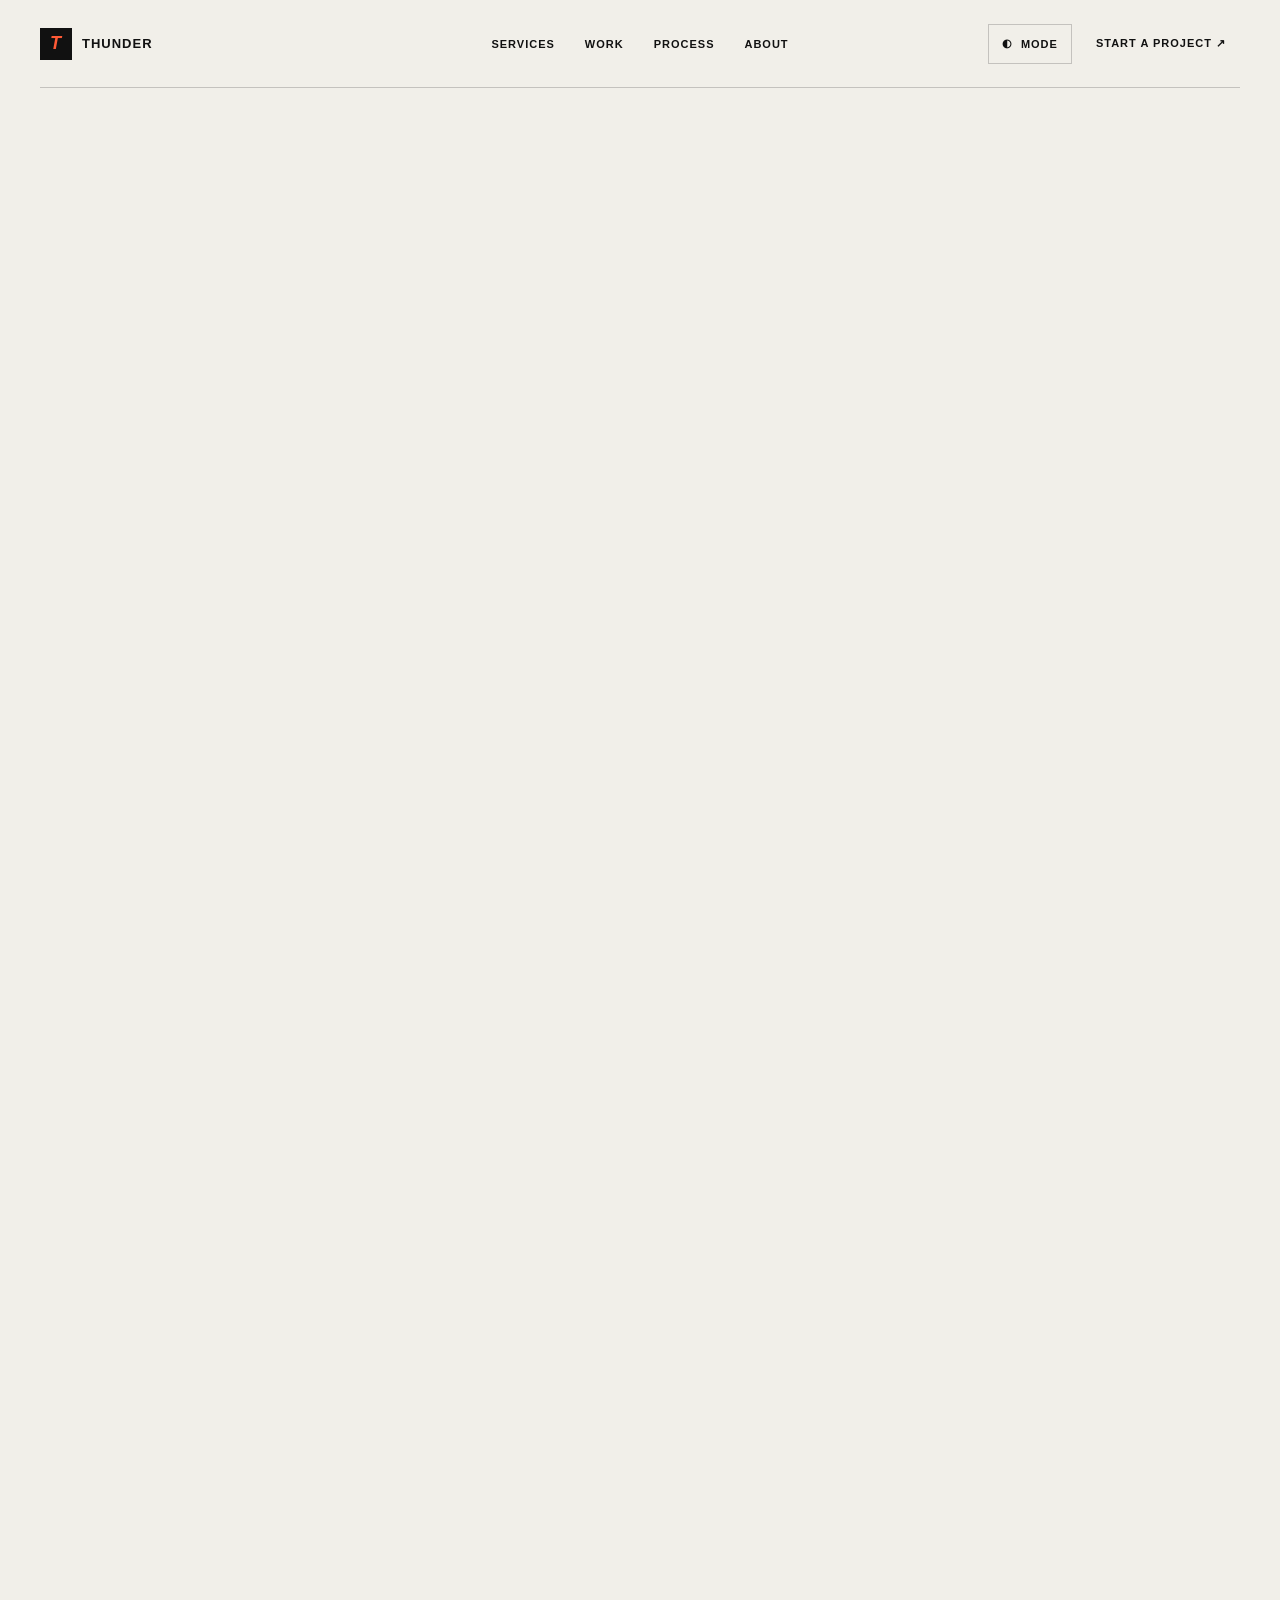
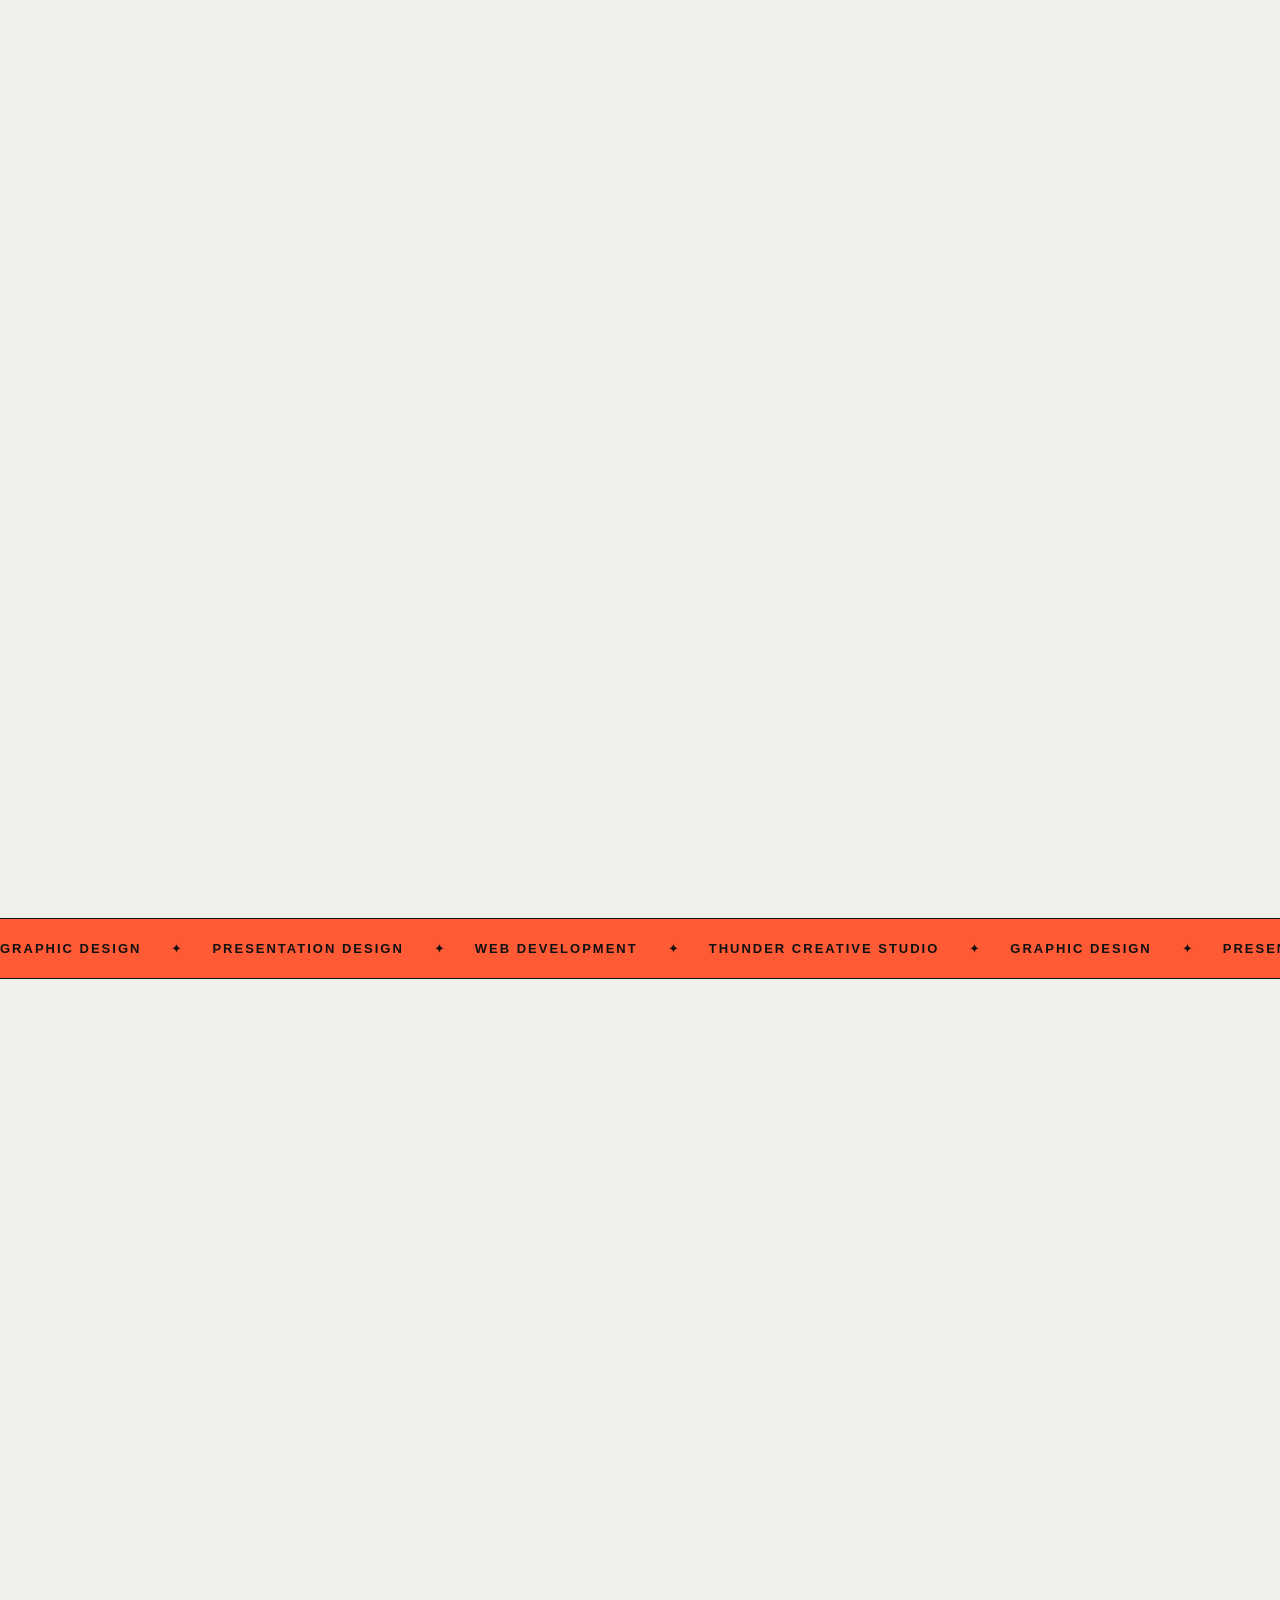
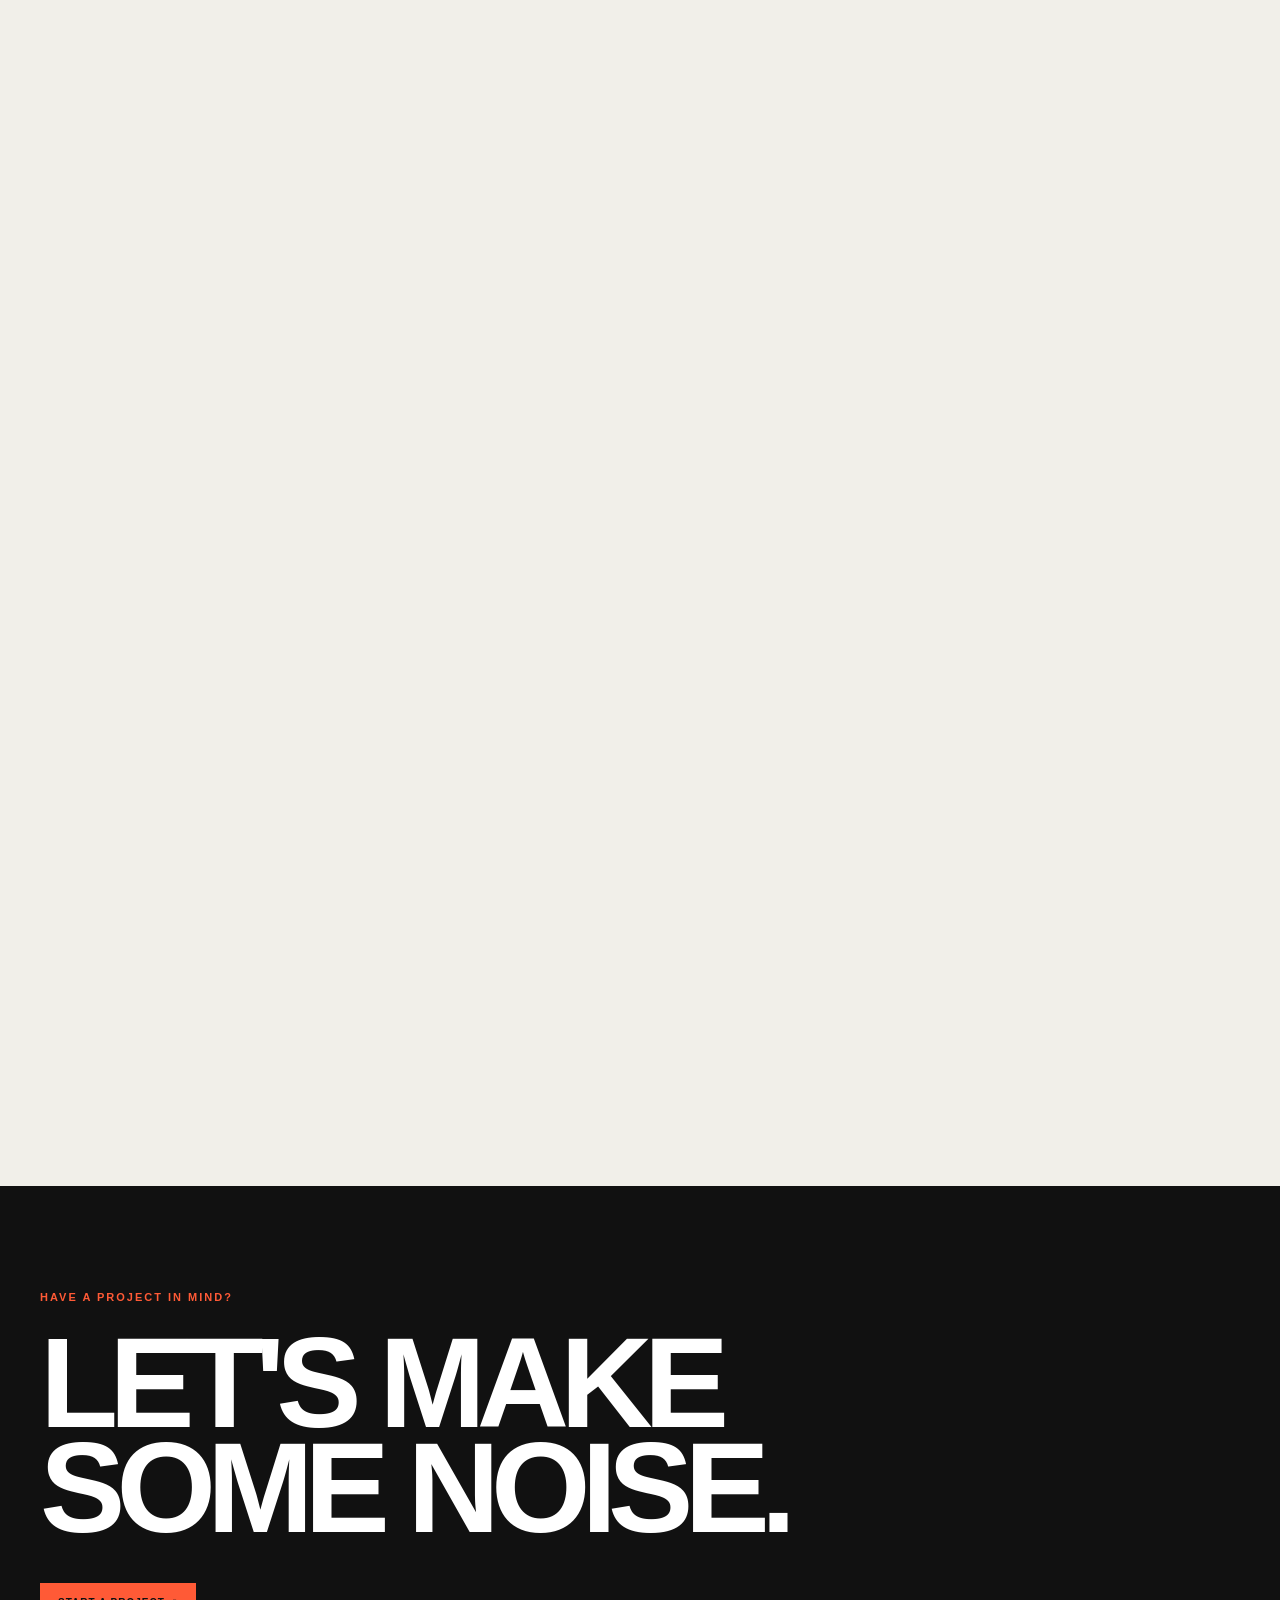
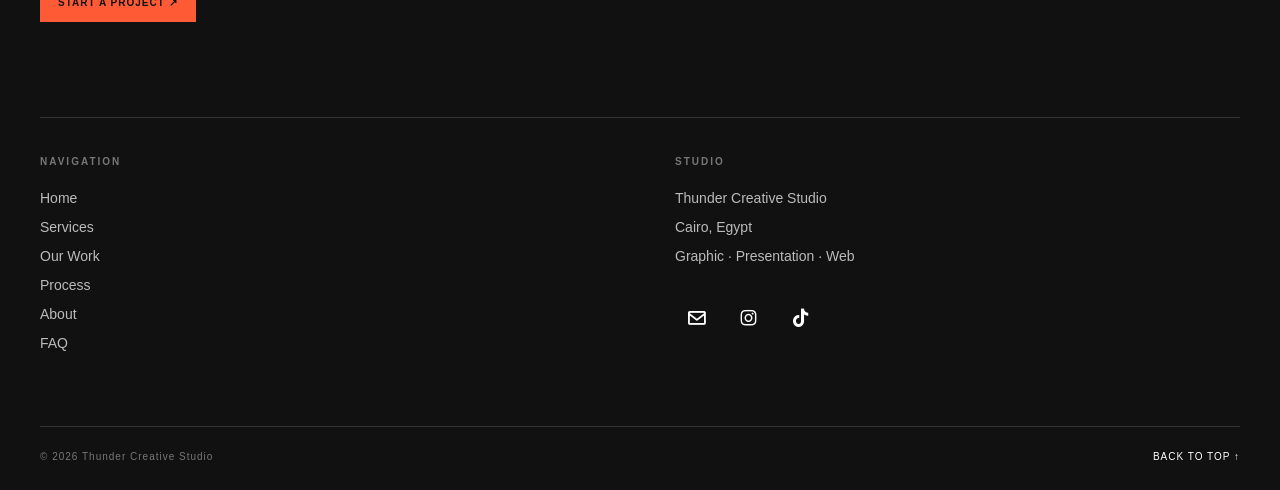
==== commit e77b9aa3: "Add files via upload" ====
--- a/index.html
+++ b/index.html
@@ -5,45 +5,68 @@
     <meta charset="UTF-8">
 
     <meta name="viewport" content="width=device-width, initial-scale=1.0">
-
-    <title>Thunder Creative Studio</title>
-    <meta name="description"
-        content="Thunder Creative Studio creates bold graphic designs and professional websites for modern businesses and brands.">
-
-    <meta name="theme-color" content="#111111">
+    <meta name="description" name="robots" content="index, follow">
+
+    <meta property="og:title" content="Thunder Creative Studio">
+    <meta property="og:description"
+        content="Graphic design, presentation design and responsive websites for modern brands and businesses.">
+
+    <meta property="og:type" content="website">
+
+    <meta name="twitter:card" content="summary_large_image">
+    <meta name="twitter:title" content="Thunder Creative Studio">
+    <meta name="twitter:description"
+        content="Graphic design, presentation design and responsive websites for modern brands and businesses.">
+
+    <meta name="theme-color" content="#f1efe9">
+
+    <title>Thunder Creative Studio | Design & Web</title>
+
     <link rel="icon" type="image/svg+xml" href="favicon.svg">
     <link rel="stylesheet" href="STYLE.CSS">
+    <link href="https://unpkg.com/boxicons@2.1.4/css/boxicons.min.css" rel="stylesheet">
 </head>
 
 <body>
 
     <!-- NAVBAR -->
 
-    <nav class="navbar">
-
-        <a href="./" class="logo">
+    <nav class="navbar" aria-label="Primary navigation">
+
+        <a href="#top" class="logo" aria-label="Thunder Creative Studio home">
             <span class="logo-box">T</span>
             THUNDER
         </a>
 
         <div class="nav-links">
             <a href="#services">Services</a>
-            <a href="#work">Our Work</a>
+            <a href="#work">Work</a>
+            <a href="#process">Process</a>
             <a href="#about">About</a>
         </div>
 
-        <a href="#order" class="order-button">
-            Start a Project ↗
-        </a>
+        <div class="nav-actions">
+
+            <button class="theme-toggle" id="themeToggle" type="button" aria-label="Switch color theme"
+                title="Switch color theme">
+                <span class="theme-icon" aria-hidden="true">◐</span>
+                <span class="theme-label">MODE</span>
+            </button>
+
+            <a href="#order" class="order-button">
+                Start a Project ↗
+            </a>
+
+        </div>
 
     </nav>
 
 
-    <main>
-
-        <!-- HERO SECTION -->
-
-        <section class="hero">
+    <main id="top">
+
+        <!-- HERO -->
+
+        <section class="hero reveal">
 
             <p class="location">
                 <span class="green-dot"></span>
@@ -52,19 +75,15 @@
 
             <h1>
                 BOLD VISUALS.
-
-                <span>
-                    REAL DIGITAL
-                </span>
-
+                <span>REAL DIGITAL</span>
                 EXPERIENCES.
             </h1>
 
             <div class="hero-bottom">
 
                 <p class="hero-description">
-                    We create powerful graphic designs and professional
-                    websites built to help your business stand out.
+                    Graphic design, presentation design and responsive websites
+                    built to make your brand look sharper, clearer and more professional.
                 </p>
 
                 <a href="#work" class="explore-button">
@@ -76,9 +95,9 @@
         </section>
 
 
-        <!-- SERVICES SECTION -->
-
-        <section class="services-section" id="services">
+        <!-- SERVICES -->
+
+        <section class="services-section reveal" id="services">
 
             <div class="section-header">
 
@@ -96,8 +115,8 @@
                 </div>
 
                 <p class="section-description">
-                    Choose the service your project needs.
-                    Every order is created specifically for your brand.
+                    Focused creative services for businesses, personal brands
+                    and projects that need a stronger visual presence.
                 </p>
 
             </div>
@@ -133,28 +152,27 @@
                         </h3>
 
                         <p>
-                            Professional social media posts, advertisements,
-                            flyers, announcements and branded visual content.
+                            Bold, on-brand visuals designed for campaigns,
+                            offers, announcements and everyday social content.
                         </p>
 
                         <ul>
                             <li>Social media designs</li>
                             <li>Advertisements and offers</li>
-                            <li>Flyers and announcements</li>
-                            <li>High-quality JPG and PDF files</li>
+                            <li>Flyers and posters</li>
+                            <li>JPG, PNG and PDF delivery</li>
                         </ul>
 
                     </div>
 
-
-                    <a href="#order" class="service-button">
+                    <a href="#order" class="service-button" data-service-target="Graphic Design">
                         ORDER THIS SERVICE ↗
                     </a>
 
                 </article>
 
 
-                <!-- WEBSITE DEVELOPMENT -->
+                <!-- PRESENTATION DESIGN -->
 
                 <article class="service-card">
 
@@ -162,6 +180,54 @@
 
                         <span class="service-number">
                             02
+                        </span>
+
+                        <span class="service-icon">
+                            ▰
+                        </span>
+
+                    </div>
+
+
+                    <div class="service-content">
+
+                        <p class="service-label">
+                            SLIDE DESIGN
+                        </p>
+
+                        <h3>
+                            Presentation Design
+                        </h3>
+
+                        <p>
+                            Clean, structured presentations that turn your information
+                            into a clear visual story people can follow.
+                        </p>
+
+                        <ul>
+                            <li>Business presentations</li>
+                            <li>Pitch decks</li>
+                            <li>Academic presentations</li>
+                            <li>PowerPoint &amp; Google Slides</li>
+                        </ul>
+
+                    </div>
+
+                    <a href="#order" class="service-button" data-service-target="Presentation Design">
+                        ORDER THIS SERVICE ↗
+                    </a>
+
+                </article>
+
+
+                <!-- WEBSITE DEVELOPMENT -->
+
+                <article class="service-card wide-service">
+
+                    <div class="service-top">
+
+                        <span class="service-number">
+                            03
                         </span>
 
                         <span class="service-icon">
@@ -182,21 +248,21 @@
                         </h3>
 
                         <p>
-                            Modern and responsive websites designed around
-                            your business, audience and goals.
+                            Modern responsive websites designed around your business,
+                            audience and goals — from focused landing pages to full
+                            business sites.
                         </p>
 
                         <ul>
                             <li>Business websites</li>
                             <li>Portfolio websites</li>
                             <li>Responsive mobile design</li>
-                            <li>Custom features and pages</li>
+                            <li>Custom pages and features</li>
                         </ul>
 
                     </div>
 
-
-                    <a href="#order" class="service-button">
+                    <a href="#order" class="service-button" data-service-target="Website Development">
                         ORDER THIS SERVICE ↗
                     </a>
 
@@ -206,10 +272,155 @@
 
         </section>
 
-
-        <!-- CONCEPT DESIGNS -->
-
-        <section class="work-section" id="work">
+        <!-- ==============================
+     WHAT YOU GET
+============================== -->
+
+        <section class="deliverables-section reveal">
+
+            <div class="deliverables-header">
+
+                <div>
+
+                    <p class="section-number">
+                        WHAT YOU GET
+                    </p>
+
+                    <h2>
+                        BUILT TO USE.<br>
+                        READY TO DELIVER.
+                    </h2>
+
+                </div>
+
+                <p class="deliverables-intro">
+                    Every project comes with clear deliverables based
+                    on the service you choose and what your project needs.
+                </p>
+
+            </div>
+
+
+            <div class="deliverables-grid">
+
+                <!-- GRAPHIC -->
+
+                <article class="deliverable-card">
+
+                    <div class="deliverable-top">
+
+                        <span>01</span>
+
+                        <span class="deliverable-icon">
+                            ✦
+                        </span>
+
+                    </div>
+
+                    <div>
+
+                        <p class="deliverable-label">
+                            GRAPHIC DESIGN
+                        </p>
+
+                        <h3>
+                            READY FOR<br>
+                            YOUR BRAND.
+                        </h3>
+
+                        <ul>
+                            <li>High-quality JPG &amp; PNG files</li>
+                            <li>PDF when required</li>
+                            <li>Agreed revisions</li>
+                            <li>Files prepared for digital use</li>
+                        </ul>
+
+                    </div>
+
+                </article>
+
+
+                <!-- PRESENTATION -->
+
+                <article class="deliverable-card deliverable-featured">
+
+                    <div class="deliverable-top">
+
+                        <span>02</span>
+
+                        <span class="deliverable-icon">
+                            ▰
+                        </span>
+
+                    </div>
+
+                    <div>
+
+                        <p class="deliverable-label">
+                            PRESENTATION DESIGN
+                        </p>
+
+                        <h3>
+                            EDITABLE.<br>
+                            PRESENTABLE.
+                        </h3>
+
+                        <ul>
+                            <li>Editable presentation file</li>
+                            <li>PowerPoint or Google Slides</li>
+                            <li>PDF export</li>
+                            <li>Consistent slide system</li>
+                        </ul>
+
+                    </div>
+
+                </article>
+
+
+                <!-- WEBSITE -->
+
+                <article class="deliverable-card">
+
+                    <div class="deliverable-top">
+
+                        <span>03</span>
+
+                        <span class="deliverable-icon">
+                            &lt;/&gt;
+                        </span>
+
+                    </div>
+
+                    <div>
+
+                        <p class="deliverable-label">
+                            WEBSITE DEVELOPMENT
+                        </p>
+
+                        <h3>
+                            BUILT FOR<br>
+                            EVERY SCREEN.
+                        </h3>
+
+                        <ul>
+                            <li>Responsive website</li>
+                            <li>Agreed pages and sections</li>
+                            <li>Mobile-ready layout</li>
+                            <li>Custom project features</li>
+                        </ul>
+
+                    </div>
+
+                </article>
+
+            </div>
+
+        </section>
+        <!-- ==============================
+     GRAPHIC DESIGN PORTFOLIO
+============================== -->
+
+        <section class="work-section reveal" id="work">
 
             <div class="work-header">
 
@@ -223,8 +434,8 @@
                 </h2>
 
                 <span>
-                    Experimental designs created to explore different
-                    industries, styles and creative directions.
+                    Experimental work created to explore different industries,
+                    visual styles and creative directions.
                 </span>
 
             </div>
@@ -232,41 +443,100 @@
 
             <div class="design-gallery">
 
-                <div class="design-item">
-
-                    <img src="IMAGES/DESIGN%201.png" alt="Thunder concept design 1">
-
-                </div>
-
-
-                <div class="design-item">
-
-                    <img src="IMAGES/DESIGN%202.png" alt="Thunder concept design 2">
-
-                </div>
-
-
-                <div class="design-item">
-
-                    <img src="IMAGES/DESIGN%203.png" alt="Thunder concept design 4">
-
-                </div>
-
-
-                <div class="design-item">
-
-                    <img src="IMAGES/DESIGN%204.png" alt="Thunder concept design 4">
-
-                </div>
+                <!-- DESIGN 1 -->
+
+                <figure class="design-item">
+
+                    <img src="IMAGES/DESIGN%201.png" alt="Bella Tavola restaurant social media design" loading="lazy">
+
+                    <figcaption>
+
+                        <span>
+                            BELLA TAVOLA
+                        </span>
+
+                        <small>
+                            Restaurant Campaign · Concept
+                        </small>
+
+                    </figcaption>
+
+                </figure>
+
+
+                <!-- DESIGN 2 -->
+
+                <figure class="design-item">
+
+                    <img src="IMAGES/DESIGN%202.png" alt="Aurelia Motors automotive campaign design" loading="lazy">
+
+                    <figcaption>
+
+                        <span>
+                            AURELIA MOTORS
+                        </span>
+
+                        <small>
+                            Automotive Campaign · Concept
+                        </small>
+
+                    </figcaption>
+
+                </figure>
+
+
+                <!-- DESIGN 3 -->
+
+                <figure class="design-item">
+
+                    <img src="IMAGES/DESIGN%203.png" alt="Roast and Bloom coffee shop design" loading="lazy">
+
+                    <figcaption>
+
+                        <span>
+                            ROAST &amp; BLOOM
+                        </span>
+
+                        <small>
+                            Café Campaign · Concept
+                        </small>
+
+                    </figcaption>
+
+                </figure>
+
+
+                <!-- DESIGN 4 -->
+
+                <figure class="design-item">
+
+                    <img src="IMAGES/DESIGN%204.png" alt="Gym promotional campaign design" loading="lazy">
+
+                    <figcaption>
+
+                        <span>
+                            FITNESS CAMPAIGN
+                        </span>
+
+                        <small>
+                            Fitness Promotion · Concept
+                        </small>
+
+                    </figcaption>
+
+                </figure>
 
             </div>
 
         </section>
 
 
-        <!-- CONCEPT WEBSITES -->
-
-        <section class="websites-section">
+
+        <!-- ==============================
+     WEBSITE PORTFOLIO
+============================== -->
+
+        <section class="websites-section reveal" id="websites">
 
             <div class="websites-header">
 
@@ -280,8 +550,8 @@
                 </h2>
 
                 <span>
-                    Experimental websites created to demonstrate responsive
-                    layouts, visual direction and digital functionality.
+                    Responsive website concepts created to explore
+                    layout, visual direction and digital experiences.
                 </span>
 
             </div>
@@ -291,59 +561,394 @@
 
                 <!-- WEBSITE 1 -->
 
-                <div class="website-preview">
-
-                    <div class="browser-bar">
-
-                        <div class="browser-dots">
-                            <span></span>
-                            <span></span>
-                            <span></span>
+                <figure class="website-project">
+
+                    <div class="website-preview">
+
+                        <div class="browser-bar">
+
+                            <div class="browser-dots">
+                                <span></span>
+                                <span></span>
+                                <span></span>
+                            </div>
+
+                            <div class="browser-address">
+                                THUNDER BURGER · CONCEPT WEBSITE
+                            </div>
+
                         </div>
 
-                        <div class="browser-address">
-                            Concept Website
+
+                        <img src="IMAGES/WEBSITE%201.png" alt="Thunder Burger restaurant website concept"
+                            loading="lazy">
+
+                    </div>
+
+
+                    <figcaption>
+
+                        <strong>
+                            THUNDER BURGER
+                        </strong>
+
+                        <span>
+                            Restaurant Website · Concept
+                        </span>
+
+                    </figcaption>
+
+                </figure>
+
+
+                <!-- WEBSITE 2 -->
+
+                <figure class="website-project">
+
+                    <div class="website-preview">
+
+                        <div class="browser-bar">
+
+                            <div class="browser-dots">
+                                <span></span>
+                                <span></span>
+                                <span></span>
+                            </div>
+
+                            <div class="browser-address">
+                                AURELIA · CONCEPT WEBSITE
+                            </div>
+
                         </div>
 
-                    </div>
-
-                    <img src="IMAGES/WEBSITE%201.png" alt="Thunder concept website 1">
+
+                        <img src="IMAGES/WEBSITE%202.png" alt="Aurelia automotive website concept" loading="lazy">
+
+                    </div>
+
+
+                    <figcaption>
+
+                        <strong>
+                            AURELIA
+                        </strong>
+
+                        <span>
+                            Automotive Website · Concept
+                        </span>
+
+                    </figcaption>
+
+                </figure>
+
+            </div>
+
+        </section>
+
+
+
+        <section class="presentation-section reveal" id="presentations">
+
+            <div class="presentation-header">
+
+                <p>
+                    04 / PRESENTATION DESIGN
+                </p>
+
+                <h2>
+                    STORIES.<br>
+                    STRUCTURED.<br>
+                    BEAUTIFULLY.
+                </h2>
+
+                <span>
+                    Professional presentations designed to make ideas
+                    clearer, stronger and easier to remember.
+                </span>
+
+            </div>
+
+
+            <div class="presentation-showcase">
+
+                <div class="presentation-info">
+
+                    <p>
+                        From business presentations and pitch decks
+                        to academic projects, every slide is designed
+                        around one clear visual system.
+                    </p>
+
+                    <div class="presentation-tags">
+
+                        <span>POWERPOINT</span>
+                        <span>GOOGLE SLIDES</span>
+                        <span>PITCH DECKS</span>
+                        <span>ACADEMIC</span>
+
+                    </div>
+
+                    <a href="#order" class="service-button" data-service-target="Presentation Design">
+                        START A PRESENTATION ↗
+                    </a>
 
                 </div>
 
 
-                <!-- WEBSITE 2 -->
-
-                <div class="website-preview">
-
-                    <div class="browser-bar">
-
-                        <div class="browser-dots">
-                            <span></span>
-                            <span></span>
-                            <span></span>
+                <div class="slides-preview">
+
+                    <article class="presentation-slide slide-one">
+
+                        <span class="slide-label">
+                            THUNDER / 01
+                        </span>
+
+                        <h3>
+                            BUILDING<br>
+                            THE NEXT<br>
+                            BIG IDEA.
+                        </h3>
+
+                        <span class="slide-accent"></span>
+
+                    </article>
+
+
+                    <article class="presentation-slide slide-two">
+
+                        <span class="slide-label">
+                            THUNDER / 02
+                        </span>
+
+                        <div class="slide-two-content">
+
+                            <span class="slide-small-title">
+                                CLEAR STRUCTURE
+                            </span>
+
+                            <h3>
+                                ONE IDEA.<br>
+                                ONE SLIDE.
+                            </h3>
+
+                            <p>
+                                Strong hierarchy keeps every message
+                                simple, focused and easy to follow.
+                            </p>
+
                         </div>
 
-                        <div class="browser-address">
-                            Concept Website
-                        </div>
-
-                    </div>
-
-                    <img src="IMAGES/WEBSITE%202.png" alt="Thunder concept website 2">
+                        <span class="slide-green-mark"></span>
+
+                    </article>
+
+
+                    <article class="presentation-slide slide-three">
+
+                        <span class="slide-label">
+                            THUNDER / 03
+                        </span>
+
+                        <p>
+                            PRESENT WITH
+                        </p>
+
+                        <h3>
+                            CONFIDENCE.
+                        </h3>
+
+                        <span class="slide-footer">
+                            THUNDER CREATIVE STUDIO ↗
+                        </span>
+
+                    </article>
 
                 </div>
 
             </div>
 
         </section>
-        <!-- ABOUT SECTION -->
-
-        <section class="about-section" id="about">
+        <!-- ==============================
+     SERVICES STRIP
+============================== -->
+
+        <div class="services-strip">
+
+            <div class="services-strip-track">
+
+                <div class="services-strip-group">
+
+                    <span>GRAPHIC DESIGN</span>
+                    <b>✦</b>
+
+                    <span>PRESENTATION DESIGN</span>
+                    <b>✦</b>
+
+                    <span>WEB DEVELOPMENT</span>
+                    <b>✦</b>
+
+                    <span>THUNDER CREATIVE STUDIO</span>
+                    <b>✦</b>
+
+                </div>
+
+                <div class="services-strip-group" aria-hidden="true">
+
+                    <span>GRAPHIC DESIGN</span>
+                    <b>✦</b>
+
+                    <span>PRESENTATION DESIGN</span>
+                    <b>✦</b>
+
+                    <span>WEB DEVELOPMENT</span>
+                    <b>✦</b>
+
+                    <span>THUNDER CREATIVE STUDIO</span>
+                    <b>✦</b>
+
+                </div>
+
+            </div>
+
+        </div>
+        <!-- ==============================
+     HOW WE WORK
+============================== -->
+
+        <section class="process-section reveal" id="process">
+
+            <div class="process-heading">
+
+                <div>
+                    <p class="section-number">
+                        05 / HOW WE WORK
+                    </p>
+
+                    <h2>
+                        SIMPLE<br>
+                        PROCESS.<br>
+                        STRONG RESULT.
+                    </h2>
+                </div>
+
+                <p class="process-intro">
+                    A clear four-step workflow from your first message
+                    to the final approved project.
+                </p>
+
+            </div>
+
+
+            <div class="process-list">
+
+                <!-- STEP 1 -->
+
+                <article class="process-step">
+
+                    <span class="process-step-number">
+                        01
+                    </span>
+
+                    <h3>
+                        BRIEF
+                    </h3>
+
+                    <p>
+                        Tell us what you need, your goals,
+                        content, references and preferred direction.
+                    </p>
+
+                    <span class="process-arrow">
+                        ↘
+                    </span>
+
+                </article>
+
+
+                <!-- STEP 2 -->
+
+                <article class="process-step">
+
+                    <span class="process-step-number">
+                        02
+                    </span>
+
+                    <h3>
+                        DIRECTION
+                    </h3>
+
+                    <p>
+                        We define the visual style and creative direction
+                        before the main design begins.
+                    </p>
+
+                    <span class="process-arrow">
+                        ↘
+                    </span>
+
+                </article>
+
+
+                <!-- STEP 3 -->
+
+                <article class="process-step">
+
+                    <span class="process-step-number">
+                        03
+                    </span>
+
+                    <h3>
+                        CREATE
+                    </h3>
+
+                    <p>
+                        Your project is designed, refined
+                        and adjusted based on the agreed direction.
+                    </p>
+
+                    <span class="process-arrow">
+                        ↘
+                    </span>
+
+                </article>
+
+
+                <!-- STEP 4 -->
+
+                <article class="process-step">
+
+                    <span class="process-step-number">
+                        04
+                    </span>
+
+                    <h3>
+                        DELIVER
+                    </h3>
+
+                    <p>
+                        Once approved, you receive the final files
+                        in the formats agreed for your project.
+                    </p>
+
+                    <span class="process-arrow">
+                        ✓
+                    </span>
+
+                </article>
+
+            </div>
+
+        </section>
+
+
+        <!-- ABOUT -->
+
+        <section class="about-section reveal" id="about">
 
             <p class="about-number">
-                04 / ABOUT THUNDER
+                06 / ABOUT THUNDER
             </p>
+
 
             <div class="about-content">
 
@@ -352,18 +957,37 @@
                     BIG AMBITION.
                 </h2>
 
+
                 <div class="about-text">
 
                     <p>
-                        Thunder Creative Studio combines graphic design and
-                        website development to help businesses build a strong
-                        and professional digital presence.
+                        Thunder Creative Studio combines graphic design,
+                        presentation design and website development to help
+                        businesses build a stronger visual presence.
                     </p>
 
                     <p>
-                        We create custom work based on each project's identity,
-                        goals and audience—not generic designs copied from templates.
+                        Every project is built around the brand, audience and goal —
+                        not copied from a generic template.
                     </p>
+
+
+                    <div class="about-points" aria-label="Why Thunder">
+
+                        <span>
+                            Custom Direction
+                        </span>
+
+                        <span>
+                            Clear Communication
+                        </span>
+
+                        <span>
+                            Purposeful Design
+                        </span>
+
+                    </div>
+
 
                     <a href="#order" class="about-button">
                         START YOUR PROJECT ↗
@@ -374,14 +998,103 @@
             </div>
 
         </section>
-        <!-- ORDER SECTION -->
-
-        <section class="order-section" id="order">
+
+
+        <!-- FAQ -->
+
+        <section class="faq-section reveal" id="faq">
+
+            <div class="faq-intro">
+
+                <p class="section-number">
+                    07 / FAQ
+                </p>
+
+                <h2>
+                    BEFORE WE<br>
+                    GET STARTED.
+                </h2>
+
+            </div>
+
+
+            <div class="faq-list">
+
+                <details>
+
+                    <summary>
+                        How long does a project take?
+                        <span>+</span>
+                    </summary>
+
+                    <p>
+                        Timing depends on the service, project size and how quickly
+                        feedback is provided. Your expected delivery date is agreed
+                        before work begins.
+                    </p>
+
+                </details>
+
+
+                <details>
+
+                    <summary>
+                        Are revisions included?
+                        <span>+</span>
+                    </summary>
+
+                    <p>
+                        Yes. The revision scope is agreed before the project starts
+                        so both sides are clear on what is included.
+                    </p>
+
+                </details>
+
+
+                <details>
+
+                    <summary>
+                        What files will I receive?
+                        <span>+</span>
+                    </summary>
+
+                    <p>
+                        Final formats depend on the service. Graphic projects can
+                        include JPG, PNG or PDF; presentations can include editable
+                        slide files and PDF; websites are delivered according to
+                        the agreed setup.
+                    </p>
+
+                </details>
+
+
+                <details>
+
+                    <summary>
+                        Can I request something not listed?
+                        <span>+</span>
+                    </summary>
+
+                    <p>
+                        Yes. Choose the closest service in the form and explain
+                        what you need in the project details.
+                    </p>
+
+                </details>
+
+            </div>
+
+        </section>
+
+
+        <!-- ORDER -->
+
+        <section class="order-section reveal" id="order">
 
             <div class="order-intro">
 
                 <p class="order-number">
-                    05 / START A PROJECT
+                    08 / START A PROJECT
                 </p>
 
                 <h2>
@@ -390,8 +1103,8 @@
                 </h2>
 
                 <p class="order-description">
-                    Tell us about your project. The Thunder team will review
-                    your request and contact you using the details provided.
+                    Tell us what you need. Thunder will review the request
+                    and contact you using the details you provide.
                 </p>
 
             </div>
@@ -399,8 +1112,10 @@
 
             <form class="order-form" id="orderForm" action="https://formspree.io/f/xljerdzz" method="POST">
 
-                <input type="hidden" name="_subject" value="New Thunder Project Request">
-
+
+                <input type="hidden" name="subject" id="emailSubject" value="New Thunder Project Request">
+
+                <!-- NAME + BUSINESS -->
 
                 <div class="form-row">
 
@@ -428,28 +1143,38 @@
                 </div>
 
 
-
-
-                <div class="form-group">
-
-                    <label for="clientPhone">
-                        Your Phone Number
-                    </label>
-
-                    <input type="tel" id="clientPhone" name="client_phone" placeholder="+20 100 000 0000" required>
+                <!-- CONTACT -->
+
+                <div class="form-row">
+
+                    <div class="form-group">
+
+                        <label for="clientEmail">
+                            Your Email Address
+                        </label>
+
+                        <input type="email" id="clientEmail" name="email" placeholder="name@example.com" required>
+
+                    </div>
+
+
+                    <div class="form-group">
+
+                        <label for="clientPhone">
+                            Phone Number
+                            <span class="optional">
+                                OPTIONAL
+                            </span>
+                        </label>
+
+                        <input type="tel" id="clientPhone" name="client_phone" placeholder="+20 100 000 0000">
+
+                    </div>
 
                 </div>
 
-                <div class="form-group">
-
-                    <label for="clientEmail">
-                        Your Email Address
-                    </label>
-
-                    <input type="email" id="clientEmail" name="email" placeholder="name@example.com" required>
-
-                </div>
-
+
+                <!-- SERVICE + BUDGET -->
 
                 <div class="form-row">
 
@@ -469,6 +1194,10 @@
                                 Graphic Design
                             </option>
 
+                            <option value="Presentation Design">
+                                Presentation Design
+                            </option>
+
                             <option value="Website Development">
                                 Website Development
                             </option>
@@ -484,12 +1213,870 @@
                             Estimated Budget
                         </label>
 
-                        <input type="text" id="budget" name="estimated_budget" placeholder="Your estimated budget">
+                        <input type="text" id="budget" name="estimated_budget"
+                            placeholder="Your range or 'Not sure yet'">
 
                     </div>
 
                 </div>
 
+
+                <!-- ==============================
+     GRAPHIC DESIGN EXTRA OPTIONS
+============================== -->
+
+                <div class="service-extra" id="graphicFields" data-service-fields="Graphic Design" hidden>
+
+                    <div class="service-extra-header">
+
+                        <span>
+                            GRAPHIC DESIGN DETAILS
+                        </span>
+
+                        <p>
+                            Help us understand exactly what you need.
+                        </p>
+
+                    </div>
+
+
+                    <!-- DESIGN TYPE + QUANTITY -->
+
+                    <div class="form-row">
+
+                        <div class="form-group">
+
+                            <label for="graphicType">
+                                Design Type
+                            </label>
+
+                            <select id="graphicType" name="graphic_design_type">
+
+                                <option value="">
+                                    Choose a design type
+                                </option>
+
+                                <option value="Social Media Design">
+                                    Social Media Design
+                                </option>
+
+                                <option value="Advertisement">
+                                    Advertisement / Offer
+                                </option>
+
+                                <option value="Flyer">
+                                    Flyer
+                                </option>
+
+                                <option value="Poster">
+                                    Poster
+                                </option>
+
+                                <option value="Announcement">
+                                    Announcement
+                                </option>
+
+                                <option value="Other">
+                                    Other
+                                </option>
+
+                            </select>
+
+                        </div>
+
+
+                        <div class="form-group">
+
+                            <label for="designQuantity">
+                                Number of Designs
+                            </label>
+
+                            <input type="number" id="designQuantity" name="design_quantity" min="1"
+                                placeholder="e.g. 3">
+
+                        </div>
+
+                    </div>
+
+
+                    <!-- PLATFORM -->
+
+                    <div class="form-group">
+
+                        <label for="graphicPlatform">
+                            Platform / Format
+                        </label>
+
+                        <select id="graphicPlatform" name="graphic_platform">
+
+                            <option value="">
+                                Choose where the design will be used
+                            </option>
+
+                            <option value="Instagram Post">
+                                Instagram Post
+                            </option>
+
+                            <option value="Instagram Story">
+                                Instagram Story
+                            </option>
+
+                            <option value="Facebook">
+                                Facebook
+                            </option>
+
+                            <option value="LinkedIn">
+                                LinkedIn
+                            </option>
+
+                            <option value="Print">
+                                Print
+                            </option>
+
+                            <option value="Custom Size">
+                                Custom Size
+                            </option>
+
+                            <option value="Not Sure">
+                                Not Sure Yet
+                            </option>
+
+                        </select>
+
+                    </div>
+
+
+                    <!-- PROJECT GOAL -->
+
+                    <div class="form-group">
+
+                        <label>
+                            Main Goal
+                        </label>
+
+                        <div class="choice-grid">
+
+                            <label class="choice-card">
+                                <input type="radio" name="graphic_goal" value="Launch">
+                                <span>Launch</span>
+                            </label>
+
+                            <label class="choice-card">
+                                <input type="radio" name="graphic_goal" value="Promote an Offer">
+                                <span>Promote</span>
+                            </label>
+
+                            <label class="choice-card">
+                                <input type="radio" name="graphic_goal" value="Announcement">
+                                <span>Announce</span>
+                            </label>
+
+                            <label class="choice-card">
+                                <input type="radio" name="graphic_goal" value="Brand Content">
+                                <span>Brand Content</span>
+                            </label>
+
+                        </div>
+
+                    </div>
+
+
+                    <!-- STYLE -->
+
+                    <div class="form-group">
+
+                        <label>
+                            Preferred Style
+                        </label>
+
+                        <div class="choice-grid">
+
+                            <label class="choice-card">
+                                <input type="radio" name="graphic_style" value="Bold">
+                                <span>Bold</span>
+                            </label>
+
+                            <label class="choice-card">
+                                <input type="radio" name="graphic_style" value="Clean">
+                                <span>Clean</span>
+                            </label>
+
+                            <label class="choice-card">
+                                <input type="radio" name="graphic_style" value="Premium">
+                                <span>Premium</span>
+                            </label>
+
+                            <label class="choice-card">
+                                <input type="radio" name="graphic_style" value="Minimal">
+                                <span>Minimal</span>
+                            </label>
+
+                        </div>
+
+                    </div>
+
+
+                    <!-- BRAND MATERIALS -->
+
+                    <div class="form-group">
+
+                        <label>
+                            What Do You Already Have?
+                        </label>
+
+                        <div class="choice-grid choice-grid-three">
+
+                            <label class="choice-card">
+                                <input type="checkbox" name="brand_materials" value="Logo">
+                                <span>Logo</span>
+                            </label>
+
+                            <label class="choice-card">
+                                <input type="checkbox" name="brand_materials" value="Brand Colors">
+                                <span>Brand Colors</span>
+                            </label>
+
+                            <label class="choice-card">
+                                <input type="checkbox" name="brand_materials" value="Text / Copy">
+                                <span>Text / Copy</span>
+                            </label>
+
+                        </div>
+
+                    </div>
+
+
+                    <!-- CUSTOM SIZE -->
+
+                    <div class="form-group">
+
+                        <label for="graphicNotes">
+                            Design-Specific Notes
+                            <span class="optional">
+                                OPTIONAL
+                            </span>
+                        </label>
+
+                        <textarea id="graphicNotes" name="graphic_notes" rows="3"
+                            placeholder="Exact size, special text, reference style or anything we should know..."></textarea>
+
+                    </div>
+
+                </div>
+
+
+                <!-- ==============================
+     PRESENTATION DESIGN EXTRA OPTIONS
+============================== -->
+
+                <div class="service-extra" id="presentationFields" data-service-fields="Presentation Design" hidden>
+
+                    <div class="service-extra-header">
+
+                        <span>
+                            PRESENTATION DESIGN DETAILS
+                        </span>
+
+                        <p>
+                            Tell us what kind of presentation you need
+                            and how it will be used.
+                        </p>
+
+                    </div>
+
+
+                    <!-- TYPE + SLIDE COUNT -->
+
+                    <div class="form-row">
+
+                        <div class="form-group">
+
+                            <label for="presentationType">
+                                Presentation Type
+                            </label>
+
+                            <select id="presentationType" name="presentation_type">
+
+                                <option value="">
+                                    Choose a presentation type
+                                </option>
+
+                                <option value="Business Presentation">
+                                    Business Presentation
+                                </option>
+
+                                <option value="Pitch Deck">
+                                    Pitch Deck
+                                </option>
+
+                                <option value="Academic Presentation">
+                                    Academic Presentation
+                                </option>
+
+                                <option value="Company Profile">
+                                    Company Profile
+                                </option>
+
+                                <option value="Sales Presentation">
+                                    Sales Presentation
+                                </option>
+
+                                <option value="Other">
+                                    Other
+                                </option>
+
+                            </select>
+
+                        </div>
+
+
+                        <div class="form-group">
+
+                            <label for="slideCount">
+                                Approx. Number of Slides
+                            </label>
+
+                            <input type="number" id="slideCount" name="slide_count" min="1" placeholder="e.g. 12">
+
+                        </div>
+
+                    </div>
+
+
+                    <!-- FORMAT -->
+
+                    <div class="form-group">
+
+                        <label for="presentationPlatform">
+                            Preferred Format
+                        </label>
+
+                        <select id="presentationPlatform" name="presentation_format">
+
+                            <option value="">
+                                Choose a format
+                            </option>
+
+                            <option value="PowerPoint">
+                                PowerPoint
+                            </option>
+
+                            <option value="Google Slides">
+                                Google Slides
+                            </option>
+
+                            <option value="PDF">
+                                PDF
+                            </option>
+
+                            <option value="PowerPoint + PDF">
+                                PowerPoint + PDF
+                            </option>
+
+                            <option value="Not Sure Yet">
+                                Not Sure Yet
+                            </option>
+
+                        </select>
+
+                    </div>
+
+
+                    <!-- AUDIENCE -->
+
+                    <div class="form-group">
+
+                        <label for="presentationAudience">
+                            Who Will See It?
+                        </label>
+
+                        <select id="presentationAudience" name="presentation_audience">
+
+                            <option value="">
+                                Choose the audience
+                            </option>
+
+                            <option value="Clients">
+                                Clients
+                            </option>
+
+                            <option value="Investors">
+                                Investors
+                            </option>
+
+                            <option value="Students / Teachers">
+                                Students / Teachers
+                            </option>
+
+                            <option value="Internal Team">
+                                Internal Team
+                            </option>
+
+                            <option value="General Audience">
+                                General Audience
+                            </option>
+
+                            <option value="Other">
+                                Other
+                            </option>
+
+                        </select>
+
+                    </div>
+
+
+                    <!-- MAIN GOAL -->
+
+                    <div class="form-group">
+
+                        <label>
+                            Main Goal
+                        </label>
+
+                        <div class="choice-grid">
+
+                            <label class="choice-card">
+                                <input type="radio" name="presentation_goal" value="Pitch">
+                                <span>Pitch</span>
+                            </label>
+
+                            <label class="choice-card">
+                                <input type="radio" name="presentation_goal" value="Explain">
+                                <span>Explain</span>
+                            </label>
+
+                            <label class="choice-card">
+                                <input type="radio" name="presentation_goal" value="Sell">
+                                <span>Sell</span>
+                            </label>
+
+                            <label class="choice-card">
+                                <input type="radio" name="presentation_goal" value="Present">
+                                <span>Present</span>
+                            </label>
+
+                        </div>
+
+                    </div>
+
+
+                    <!-- STYLE -->
+
+                    <div class="form-group">
+
+                        <label>
+                            Preferred Style
+                        </label>
+
+                        <div class="choice-grid">
+
+                            <label class="choice-card">
+                                <input type="radio" name="presentation_style" value="Bold">
+                                <span>Bold</span>
+                            </label>
+
+                            <label class="choice-card">
+                                <input type="radio" name="presentation_style" value="Clean">
+                                <span>Clean</span>
+                            </label>
+
+                            <label class="choice-card">
+                                <input type="radio" name="presentation_style" value="Premium">
+                                <span>Premium</span>
+                            </label>
+
+                            <label class="choice-card">
+                                <input type="radio" name="presentation_style" value="Minimal">
+                                <span>Minimal</span>
+                            </label>
+
+                        </div>
+
+                    </div>
+
+
+                    <!-- CONTENT STATUS -->
+
+                    <div class="form-group">
+
+                        <label>
+                            Is Your Content Ready?
+                        </label>
+
+                        <div class="choice-grid choice-grid-three">
+
+                            <label class="choice-card">
+                                <input type="radio" name="presentation_content_status" value="Ready">
+                                <span>Ready</span>
+                            </label>
+
+                            <label class="choice-card">
+                                <input type="radio" name="presentation_content_status" value="Partly Ready">
+                                <span>Partly Ready</span>
+                            </label>
+
+                            <label class="choice-card">
+                                <input type="radio" name="presentation_content_status" value="Need Help Organizing">
+                                <span>Need Help</span>
+                            </label>
+
+                        </div>
+
+                    </div>
+
+
+                    <!-- MATERIALS -->
+
+                    <div class="form-group">
+
+                        <label>
+                            What Do You Already Have?
+                        </label>
+
+                        <div class="choice-grid choice-grid-three">
+
+                            <label class="choice-card">
+                                <input type="checkbox" name="presentation_materials" value="Logo">
+                                <span>Logo</span>
+                            </label>
+
+                            <label class="choice-card">
+                                <input type="checkbox" name="presentation_materials" value="Brand Colors">
+                                <span>Brand Colors</span>
+                            </label>
+
+                            <label class="choice-card">
+                                <input type="checkbox" name="presentation_materials" value="Images / Assets">
+                                <span>Images / Assets</span>
+                            </label>
+
+                        </div>
+
+                    </div>
+
+
+                    <!-- NOTES -->
+
+                    <div class="form-group">
+
+                        <label for="presentationNotes">
+                            Presentation-Specific Notes
+                            <span class="optional">
+                                OPTIONAL
+                            </span>
+                        </label>
+
+                        <textarea id="presentationNotes" name="presentation_notes" rows="3"
+                            placeholder="Tell us about the topic, references, preferred colors, important slides or anything else..."></textarea>
+
+                    </div>
+
+                </div>
+                <!-- ==============================
+     WEBSITE DEVELOPMENT EXTRA OPTIONS
+============================== -->
+
+                <div class="service-extra" id="websiteFields" data-service-fields="Website Development" hidden>
+
+                    <div class="service-extra-header">
+
+                        <span>
+                            WEBSITE DEVELOPMENT DETAILS
+                        </span>
+
+                        <p>
+                            Tell us what kind of website you need
+                            and what you want it to achieve.
+                        </p>
+
+                    </div>
+
+
+                    <!-- WEBSITE TYPE + PAGE COUNT -->
+
+                    <div class="form-row">
+
+                        <div class="form-group">
+
+                            <label for="websiteType">
+                                Website Type
+                            </label>
+
+                            <select id="websiteType" name="website_type">
+
+                                <option value="">
+                                    Choose a website type
+                                </option>
+
+                                <option value="Business Website">
+                                    Business Website
+                                </option>
+
+                                <option value="Portfolio Website">
+                                    Portfolio Website
+                                </option>
+
+                                <option value="Landing Page">
+                                    Landing Page
+                                </option>
+
+                                <option value="Restaurant Website">
+                                    Restaurant Website
+                                </option>
+
+                                <option value="Personal Brand Website">
+                                    Personal Brand Website
+                                </option>
+
+                                <option value="Other">
+                                    Other
+                                </option>
+
+                            </select>
+
+                        </div>
+
+
+                        <div class="form-group">
+
+                            <label for="pageCount">
+                                Approx. Number of Pages
+                            </label>
+
+                            <input type="number" id="pageCount" name="page_count" min="1" placeholder="e.g. 5">
+
+                        </div>
+
+                    </div>
+
+
+                    <!-- MAIN GOAL -->
+
+                    <div class="form-group">
+
+                        <label>
+                            Main Goal
+                        </label>
+
+                        <div class="choice-grid">
+
+                            <label class="choice-card">
+                                <input type="radio" name="website_goal" value="Generate Leads">
+                                <span>Get Leads</span>
+                            </label>
+
+                            <label class="choice-card">
+                                <input type="radio" name="website_goal" value="Showcase Work">
+                                <span>Showcase</span>
+                            </label>
+
+                            <label class="choice-card">
+                                <input type="radio" name="website_goal" value="Sell Products or Services">
+                                <span>Sell</span>
+                            </label>
+
+                            <label class="choice-card">
+                                <input type="radio" name="website_goal" value="Provide Information">
+                                <span>Inform</span>
+                            </label>
+
+                        </div>
+
+                    </div>
+
+
+                    <!-- STYLE -->
+
+                    <div class="form-group">
+
+                        <label>
+                            Preferred Style
+                        </label>
+
+                        <div class="choice-grid">
+
+                            <label class="choice-card">
+                                <input type="radio" name="website_style" value="Bold">
+                                <span>Bold</span>
+                            </label>
+
+                            <label class="choice-card">
+                                <input type="radio" name="website_style" value="Clean">
+                                <span>Clean</span>
+                            </label>
+
+                            <label class="choice-card">
+                                <input type="radio" name="website_style" value="Premium">
+                                <span>Premium</span>
+                            </label>
+
+                            <label class="choice-card">
+                                <input type="radio" name="website_style" value="Minimal">
+                                <span>Minimal</span>
+                            </label>
+
+                        </div>
+
+                    </div>
+
+
+                    <!-- FEATURES -->
+
+                    <div class="form-group">
+
+                        <label>
+                            Features You May Need
+                        </label>
+
+                        <div class="choice-grid choice-grid-three">
+
+                            <label class="choice-card">
+                                <input type="checkbox" name="website_features" value="Contact Form">
+                                <span>Contact Form</span>
+                            </label>
+
+                            <label class="choice-card">
+                                <input type="checkbox" name="website_features" value="Gallery">
+                                <span>Gallery</span>
+                            </label>
+
+                            <label class="choice-card">
+                                <input type="checkbox" name="website_features" value="WhatsApp Button">
+                                <span>WhatsApp</span>
+                            </label>
+
+                            <label class="choice-card">
+                                <input type="checkbox" name="website_features" value="Booking or Reservation">
+                                <span>Booking</span>
+                            </label>
+
+                            <label class="choice-card">
+                                <input type="checkbox" name="website_features" value="Menu or Services Section">
+                                <span>Menu / Services</span>
+                            </label>
+
+                            <label class="choice-card">
+                                <input type="checkbox" name="website_features" value="Other">
+                                <span>Other</span>
+                            </label>
+
+                        </div>
+
+                    </div>
+
+
+                    <!-- CONTENT STATUS -->
+
+                    <div class="form-group">
+
+                        <label>
+                            Is Your Website Content Ready?
+                        </label>
+
+                        <div class="choice-grid choice-grid-three">
+
+                            <label class="choice-card">
+                                <input type="radio" name="website_content_status" value="Ready">
+                                <span>Ready</span>
+                            </label>
+
+                            <label class="choice-card">
+                                <input type="radio" name="website_content_status" value="Partly Ready">
+                                <span>Partly Ready</span>
+                            </label>
+
+                            <label class="choice-card">
+                                <input type="radio" name="website_content_status" value="Not Ready">
+                                <span>Not Ready</span>
+                            </label>
+
+                        </div>
+
+                    </div>
+
+
+                    <!-- MATERIALS -->
+
+                    <div class="form-group">
+
+                        <label>
+                            What Do You Already Have?
+                        </label>
+
+                        <div class="choice-grid choice-grid-three">
+
+                            <label class="choice-card">
+                                <input type="checkbox" name="website_materials" value="Logo">
+                                <span>Logo</span>
+                            </label>
+
+                            <label class="choice-card">
+                                <input type="checkbox" name="website_materials" value="Brand Colors">
+                                <span>Brand Colors</span>
+                            </label>
+
+                            <label class="choice-card">
+                                <input type="checkbox" name="website_materials" value="Images or Content">
+                                <span>Images / Content</span>
+                            </label>
+
+                        </div>
+
+                    </div>
+
+
+                    <!-- DOMAIN + HOSTING -->
+
+                    <div class="form-group">
+
+                        <label>
+                            Domain & Hosting
+                        </label>
+
+                        <div class="choice-grid choice-grid-three">
+
+                            <label class="choice-card">
+                                <input type="radio" name="domain_hosting" value="Already Have Both">
+                                <span>Have Both</span>
+                            </label>
+
+                            <label class="choice-card">
+                                <input type="radio" name="domain_hosting" value="Have One">
+                                <span>Have One</span>
+                            </label>
+
+                            <label class="choice-card">
+                                <input type="radio" name="domain_hosting" value="Need Help">
+                                <span>Need Help</span>
+                            </label>
+
+                        </div>
+
+                    </div>
+
+
+                    <!-- NOTES -->
+
+                    <div class="form-group">
+
+                        <label for="websiteNotes">
+                            Website-Specific Notes
+
+                            <span class="optional">
+                                OPTIONAL
+                            </span>
+                        </label>
+
+                        <textarea id="websiteNotes" name="website_notes" rows="3"
+                            placeholder="Tell us about the pages you need, websites you like, special features or anything else..."></textarea>
+
+                    </div>
+
+                </div>
+
+                <!-- DEADLINE -->
+
+                <!-- DEADLINE -->
 
                 <div class="form-group">
 
@@ -502,6 +2089,8 @@
                 </div>
 
 
+                <!-- PROJECT DETAILS -->
+
                 <div class="form-group full-width">
 
                     <label for="projectDetails">
@@ -509,15 +2098,25 @@
                     </label>
 
                     <textarea id="projectDetails" name="project_details" rows="6"
-                        placeholder="Tell us what you need, your preferred style and any important details..."
+                        placeholder="Tell us what you need, your preferred style, references and any important details..."
                         required></textarea>
 
                 </div>
 
 
-                <button type="submit" class="submit-order" id="submitOrder">
-                    SEND PROJECT REQUEST ↗
-                </button>
+                <!-- SUBMIT -->
+
+                <div class="form-submit-row">
+
+                    <button type="submit" class="submit-order" id="submitOrder">
+                        SEND PROJECT REQUEST ↗
+                    </button>
+
+                    <p class="form-note">
+                        No commitment. We review the request first.
+                    </p>
+
+                </div>
 
 
                 <p class="form-status" id="formStatus" aria-live="polite"></p>
@@ -525,9 +2124,12 @@
             </form>
 
         </section>
+
     </main>
 
+
     <!-- FOOTER -->
+    <!-- FOOTER -->
 
     <footer class="footer">
 
@@ -535,7 +2137,9 @@
 
             <div class="footer-heading">
 
-                <p>HAVE A PROJECT IN MIND?</p>
+                <p>
+                    HAVE A PROJECT IN MIND?
+                </p>
 
                 <h2>
                     LET'S MAKE<br>
@@ -551,21 +2155,83 @@
 
             <div class="footer-navigation">
 
+                <!-- NAVIGATION -->
+
                 <div>
-                    <p class="footer-label">NAVIGATION</p>
-
-                    <a href="#">Home</a>
-                    <a href="#services">Services</a>
-                    <a href="#work">Our Work</a>
-                    <a href="#about">About</a>
+
+                    <p class="footer-label">
+                        NAVIGATION
+                    </p>
+
+                    <a href="#top">
+                        Home
+                    </a>
+
+                    <a href="#services">
+                        Services
+                    </a>
+
+                    <a href="#work">
+                        Our Work
+                    </a>
+
+                    <a href="#process">
+                        Process
+                    </a>
+
+                    <a href="#about">
+                        About
+                    </a>
+
+                    <a href="#faq">
+                        FAQ
+                    </a>
+
                 </div>
 
-                <div>
-                    <p class="footer-label">STUDIO</p>
-
-                    <span>Thunder Creative Studio</span>
-                    <span>Cairo, Egypt</span>
-                    <span>Graphic Design & Web Development</span>
+
+                <!-- STUDIO -->
+
+                <div class="studio-info">
+
+                    <p class="footer-label">
+                        STUDIO
+                    </p>
+
+                    <span>
+                        Thunder Creative Studio
+                    </span>
+
+                    <span>
+                        Cairo, Egypt
+                    </span>
+
+                    <span>
+                        Graphic · Presentation · Web
+                    </span>
+
+
+                    <div class="footer-socials">
+
+                        <a href="mailto:thunderx.5342@gmail.com" aria-label="Email Thunder Creative Studio"
+                            title="Email">
+                            <i class="bx bx-envelope"></i>
+                        </a>
+
+
+                        <a href="https://www.instagram.com/thunderr5342/" target="_blank" rel="noopener noreferrer"
+                            aria-label="Instagram" title="Instagram">
+                            <i class="bx bxl-instagram"></i>
+                        </a>
+
+
+                        <a href="https://www.tiktok.com/@thunder.creative" target="_blank" rel="noopener noreferrer"
+                            aria-label="TikTok" title="TikTok">
+                            <i class="bx bxl-tiktok"></i>
+                        </a>
+
+                    </div>
+
                 </div>
 
             </div>
@@ -577,7 +2243,7 @@
                     © 2026 Thunder Creative Studio
                 </span>
 
-                <a href="#">
+                <a href="#top">
                     BACK TO TOP ↑
                 </a>
 
@@ -586,8 +2252,24 @@
         </div>
 
     </footer>
-
-    <script src="script.js?v=5"></script>
+    <!-- PORTFOLIO LIGHTBOX -->
+
+    <div class="portfolio-lightbox" id="portfolioLightbox" aria-hidden="true">
+
+        <button class="lightbox-close" id="lightboxClose" type="button" aria-label="Close image">
+            ×
+        </button>
+
+        <div class="lightbox-content">
+
+            <img id="lightboxImage" src="" alt="">
+
+            <p id="lightboxCaption"></p>
+
+        </div>
+
+    </div>
+    <script src="script.js?v=6"></script>
 
 </body>
 
--- a/STYLE.CSS
+++ b/STYLE.CSS
@@ -1,4 +1,7 @@
-/* ---------- BASIC SETTINGS ---------- */
+/* =========================
+   THUNDER CREATIVE STUDIO
+   Clean rebuild · 2026
+========================= */
 
 * {
     margin: 0;
@@ -7,20 +10,95 @@
 }
 
 :root {
+    --background: #f1efe9;
+    --surface: #f8f6f0;
     --black: #111111;
-    --background: #f1efe9;
-    --green: #d8ff00;
     --gray: #686762;
+    --muted: #8a8982;
+    --green: #ff5a36;
+    --accent-text: #ffffff;
+    --green-deep: #59bb42;
+    --line: rgba(17, 17, 17, 0.2);
+    --card-dark: #151515;
+    --input: #1d1d1d;
+    --input-border: #363636;
+    --white: #ffffff;
+    --radius: 0;
+    --page-width: calc(100% - 80px);
+    --section-space: 120px;
 }
 
 html {
     scroll-behavior: smooth;
+    scroll-padding-top: 90px;
 }
 
 body {
     background: var(--background);
     color: var(--black);
     font-family: Arial, Helvetica, sans-serif;
+    transition: background 0.25s ease, color 0.25s ease;
+}
+
+body.dark {
+    --background: #171815;
+    --surface: #20211d;
+    --black: #f7f7f2;
+    --gray: #b9bab2;
+    --muted: #8e9088;
+    --green: #c8ff1a;
+    --green-deep: #8fd24a;
+    --line: rgba(255, 255, 255, 0.13);
+    --card-dark: #0f100e;
+    --input: #23251f;
+    --input-border: #3a3d35;
+    --white: #ffffff;
+    --green: #d8ff00;
+    --accent-text: #111111;
+}
+
+body.dark .theme-toggle,
+body.dark .order-button {
+    border-color: rgba(255, 255, 255, 0.24);
+}
+
+body.dark .service-card:not(.featured-service),
+body.dark .process-card,
+body.dark .faq-list details,
+body.dark .deck-shell,
+body.dark .website-preview {
+    border-color: var(--line);
+}
+
+body.dark .featured-service,
+body.dark .order-form {
+    background: #0f100e;
+}
+
+body.dark .browser-bar {
+    background: #30312d;
+}
+
+body.dark .browser-address {
+    background: #23241f;
+    color: #c3c4bd;
+}
+
+body.dark .design-item,
+body.dark .deck-slide {
+    background: #10110f;
+}
+
+body.dark .footer {
+    background: #090a08;
+}
+
+body.dark .hero h1 span {
+    -webkit-text-stroke-color: #55594d;
+}
+
+body.dark input[type="date"] {
+    color-scheme: dark;
 }
 
 a {
@@ -28,19 +106,52 @@
     text-decoration: none;
 }
 
-
-/* ---------- NAVBAR ---------- */
+button,
+input,
+select,
+textarea {
+    font: inherit;
+}
+
+button {
+    color: inherit;
+}
+
+img {
+    max-width: 100%;
+}
+
+::selection {
+    background: var(--green);
+    color: #111;
+}
+
+
+/* =========================
+   NAVBAR
+========================= */
 
 .navbar {
-    width: calc(100% - 80px);
-    height: 95px;
+    width: var(--page-width);
+    min-height: 88px;
     margin: auto;
 
     display: grid;
     grid-template-columns: 1fr auto 1fr;
     align-items: center;
-
-    border-bottom: 1px solid rgba(17, 17, 17, 0.2);
+    gap: 30px;
+
+    border-bottom: 1px solid var(--line);
+
+    position: sticky;
+    top: 0;
+
+    z-index: 1000;
+
+    background: var(--background);
+
+    backdrop-filter: blur(14px);
+    -webkit-backdrop-filter: blur(14px);
 }
 
 .logo {
@@ -51,7 +162,7 @@
     width: fit-content;
 
     font-size: 13px;
-    font-weight: bold;
+    font-weight: 800;
     letter-spacing: 1px;
 }
 
@@ -62,7 +173,7 @@
     display: grid;
     place-items: center;
 
-    background: var(--black);
+    background: #111;
     color: var(--green);
 
     font-size: 18px;
@@ -71,65 +182,110 @@
 
 .nav-links {
     display: flex;
-    gap: 35px;
+    gap: 30px;
 }
 
 .nav-links a,
-.order-button {
-    font-size: 12px;
-    font-weight: bold;
+.order-button,
+.theme-toggle {
+    font-size: 11px;
+    font-weight: 800;
     letter-spacing: 1px;
     text-transform: uppercase;
-
-    transition: opacity 0.2s;
-}
-
-.nav-links a:hover,
+}
+
+.nav-links a {
+    transition: opacity 0.2s ease;
+}
+
+.nav-links a:hover {
+    opacity: 0.5;
+}
+
+.nav-actions {
+    justify-self: end;
+
+    display: flex;
+    align-items: center;
+    gap: 10px;
+}
+
+.theme-toggle,
+.order-button {
+    min-height: 40px;
+
+    display: inline-flex;
+    align-items: center;
+    justify-content: center;
+    gap: 8px;
+
+    padding: 0 13px;
+
+    background: transparent;
+    border: 1px solid transparent;
+
+    cursor: pointer;
+
+    transition: 0.2s ease;
+}
+
+.theme-toggle {
+    border-color: var(--line);
+}
+
+.theme-toggle:hover,
 .order-button:hover {
-    opacity: 0.5;
-}
-
-.order-button {
-    justify-self: end;
-}
-
-
-/* ---------- HERO SECTION ---------- */
+    background: var(--black);
+    color: var(--background);
+}
+
+
+/* =========================
+   HERO
+========================= */
+
+.hero,
+.services-section,
+.work-section,
+.websites-section,
+.presentation-section,
+.process-section,
+.about-section,
+.faq-section,
+.order-section {
+    width: var(--page-width);
+    margin: auto;
+}
 
 .hero {
-    width: calc(100% - 80px);
-    min-height: 700px;
-
-    margin: auto;
-    padding: 70px 0;
-
-    position: relative;
+    min-height: 690px;
+    padding: 68px 0 82px;
 }
 
 .location {
     font-size: 11px;
-    font-weight: bold;
+    font-weight: 800;
     letter-spacing: 2px;
 }
 
 .green-dot {
-    display: inline-block;
-
     width: 8px;
     height: 8px;
 
     margin-right: 8px;
 
-    background: #59bb42;
+    display: inline-block;
+
+    background: var(--green-deep);
     border-radius: 50%;
 }
 
 .hero h1 {
-    max-width: 1150px;
-
-    margin-top: 75px;
-
-    font-size: clamp(65px, 9.5vw, 145px);
+    max-width: 1200px;
+
+    margin-top: 70px;
+
+    font-size: clamp(64px, 9.2vw, 142px);
     font-weight: 800;
     line-height: 0.84;
     letter-spacing: -8px;
@@ -145,175 +301,207 @@
 }
 
 .hero-bottom {
-    margin-top: 60px;
-
-    display: flex;
-    justify-content: space-between;
-    align-items: center;
-}
-
-.hero-description {
-    max-width: 470px;
-
-    color: var(--gray);
-
-    font-size: 19px;
-    line-height: 1.6;
-}
-
-.explore-button {
-    width: 110px;
-    height: 110px;
-
-    display: flex;
-    flex-direction: column;
-    align-items: center;
-    justify-content: center;
-    gap: 15px;
-
-    border: 1px solid var(--black);
-    border-radius: 50%;
-
-    font-size: 10px;
-    letter-spacing: 2px;
-
-    transition: 0.3s;
-}
-
-.explore-button strong {
-    font-size: 20px;
-}
-
-.explore-button:hover {
-    background: var(--black);
-    color: var(--green);
-
-    transform: rotate(-8deg);
-}
-
-
-/* ---------- MOBILE ---------- */
-
-@media (max-width: 750px) {
-
-    .navbar,
-    .hero {
-        width: calc(100% - 36px);
-    }
-
-    .navbar {
-        height: 75px;
-        grid-template-columns: 1fr auto;
-    }
-
-    .nav-links {
-        display: none;
-    }
-
-    .order-button {
-        padding: 12px;
-        border: 1px solid var(--black);
-    }
-
-    .hero {
-        min-height: 620px;
-        padding-top: 60px;
-    }
-
-    .hero h1 {
-        margin-top: 70px;
-
-        font-size: 15vw;
-        line-height: 0.9;
-        letter-spacing: -4px;
-    }
-
-    .hero h1 span {
-        -webkit-text-stroke-width: 1px;
-    }
-
-    .hero-bottom {
-        margin-top: 50px;
-        gap: 20px;
-    }
-
-    .hero-description {
-        font-size: 15px;
-    }
-
-    .explore-button {
-        width: 80px;
-        height: 80px;
-
-        flex-shrink: 0;
-    }
-
-}
-
-/* ---------- SERVICES ---------- */
-
-.services-section {
-    width: calc(100% - 80px);
-    margin: auto;
-    padding: 120px 0;
-
-    border-top: 1px solid rgba(17, 17, 17, 0.2);
-}
-
-.section-header {
+    margin-top: 64px;
+
     display: flex;
     justify-content: space-between;
     align-items: flex-end;
+    gap: 40px;
+}
+
+.hero-description {
+    max-width: 560px;
+
+    color: var(--gray);
+
+    font-size: 19px;
+    line-height: 1.6;
+}
+
+.explore-button,
+.service-button,
+.about-button,
+.footer-button,
+.submit-order {
+    width: fit-content;
+
+    display: inline-flex;
+    align-items: center;
+    justify-content: center;
+    gap: 10px;
+
+    padding: 14px 18px;
+
+    background: var(--black);
+    color: var(--background);
+
+    border: 0;
+
+    cursor: pointer;
+
+    font-size: 10px;
+    font-weight: 800;
+    letter-spacing: 1px;
+
+    transition: 0.25s ease;
+}
+
+.explore-button {
+    background: #111;
+    color: var(--green);
+}
+
+.explore-button:hover,
+.service-button:hover,
+.about-button:hover,
+.footer-button:hover,
+.submit-order:hover {
+    transform: translateY(-3px);
+}
+
+.explore-button:hover {
+    background: var(--green);
+    color: #111;
+}
+
+/* =========================
+   SECTION HEADERS
+========================= */
+
+.services-section,
+.work-section,
+.websites-section,
+.presentation-section,
+.process-section,
+.about-section,
+.faq-section,
+.order-section {
+    padding: var(--section-space) 0;
+
+    border-top: 1px solid var(--line);
+}
+
+.section-header {
+    display: grid;
+    grid-template-columns: minmax(0, 2fr) minmax(260px, 0.75fr);
+    gap: 60px;
+    align-items: end;
 
     margin-bottom: 60px;
 }
 
 .section-number,
-.service-label {
+.service-label,
+.about-number,
+.order-number,
+.work-header>p,
+.websites-header>p,
+.presentation-header>p,
+.slide-kicker {
     color: var(--gray);
 
     font-size: 11px;
-    font-weight: bold;
+    font-weight: 800;
     letter-spacing: 2px;
 }
 
-.section-header h2 {
+.section-header h2,
+.work-header h2,
+.websites-header h2,
+.presentation-header h2,
+.about-content h2,
+.faq-intro h2,
+.order-intro h2 {
     margin-top: 18px;
 
-    font-size: clamp(45px, 6vw, 85px);
-    line-height: 0.95;
+    font-size: clamp(46px, 6vw, 88px);
+    line-height: 0.92;
     letter-spacing: -5px;
 }
 
-.section-description {
-    max-width: 330px;
-
+.section-description,
+.work-header>span,
+.websites-header>span,
+.presentation-header>span {
     color: var(--gray);
 
     font-size: 16px;
-    line-height: 1.6;
-}
+    line-height: 1.65;
+}
+
+.work-header,
+.websites-header,
+.presentation-header {
+    display: grid;
+    grid-template-columns: 0.7fr 1.65fr 0.8fr;
+    gap: 40px;
+    align-items: end;
+
+    margin-bottom: 60px;
+}
+
+.work-header>p,
+.websites-header>p,
+.presentation-header>p {
+    align-self: start;
+}
+
+
+/* =========================
+   SERVICES
+========================= */
 
 .services-grid {
     display: grid;
-    grid-template-columns: repeat(2, 1fr);
+    grid-template-columns: repeat(2, minmax(0, 1fr));
     gap: 20px;
 }
 
 .service-card {
-    min-height: 580px;
-    padding: 35px;
+    min-height: 560px;
+    padding: 34px;
 
     display: flex;
     flex-direction: column;
     justify-content: space-between;
 
-    border: 1px solid rgba(17, 17, 17, 0.25);
+    border: 1px solid var(--line);
+
+    background: transparent;
 }
 
 .featured-service {
-    background: var(--black);
-    color: var(--background);
+    background: #111;
+    color: #f1efe9;
+}
+
+.wide-service {
+    grid-column: 1 / -1;
+
+    min-height: 470px;
+}
+
+.wide-service .service-content {
+    display: grid;
+    grid-template-columns: minmax(0, 1fr) minmax(280px, 0.7fr);
+    column-gap: 60px;
+    align-items: end;
+}
+
+.wide-service .service-label,
+.wide-service h3 {
+    grid-column: 1;
+}
+
+.wide-service .service-content>p:not(.service-label) {
+    grid-column: 1;
+}
+
+.wide-service ul {
+    grid-column: 2;
+    grid-row: 1 / span 3;
+
+    align-self: end;
 }
 
 .service-top {
@@ -332,14 +520,15 @@
 }
 
 .service-content h3 {
-    margin: 15px 0 25px;
-
-    font-size: clamp(38px, 4vw, 60px);
+    margin: 14px 0 24px;
+
+    font-size: clamp(36px, 4vw, 58px);
     letter-spacing: -3px;
+    line-height: 0.95;
 }
 
 .service-content>p:not(.service-label) {
-    max-width: 470px;
+    max-width: 520px;
 
     color: var(--gray);
 
@@ -347,13 +536,13 @@
     line-height: 1.7;
 }
 
+.featured-service .service-label,
 .featured-service .service-content>p:not(.service-label) {
     color: #aaa;
 }
 
 .service-content ul {
-    margin-top: 35px;
-    padding: 0;
+    margin-top: 34px;
 
     list-style: none;
 }
@@ -361,159 +550,167 @@
 .service-content li {
     padding: 13px 0;
 
-    border-bottom: 1px solid rgba(128, 128, 128, 0.3);
+    border-bottom: 1px solid rgba(128, 128, 128, 0.28);
 
     font-size: 14px;
 }
 
 .service-content li::before {
     content: "→";
+
     margin-right: 12px;
+
     color: var(--green);
 }
 
 .service-button {
-    width: fit-content;
-    padding: 15px 20px;
-
     background: var(--black);
-    color: white;
-
-    font-size: 11px;
-    font-weight: bold;
-    letter-spacing: 1px;
+    color: var(--background);
 }
 
 .featured-service .service-button {
     background: var(--green);
-    color: var(--black);
-}
-
-.service-button:hover {
-    opacity: 0.75;
-}
-
-
-/* ---------- SERVICES MOBILE ---------- */
-
-@media (max-width: 750px) {
-
-    .services-section {
-        width: calc(100% - 36px);
-        padding: 80px 0;
-    }
-
-    .section-header {
-        display: block;
-    }
-
-    .section-header h2 {
-        letter-spacing: -3px;
-    }
-
-    .section-description {
-        margin-top: 30px;
-    }
-
-    .services-grid {
-        grid-template-columns: 1fr;
-    }
-
-    .service-card {
-        min-height: 520px;
-        padding: 25px;
-    }
-
-}
-
-/* ========================================
-   DESIGNS + WEBSITES PORTFOLIO
-======================================== */
-
-.work-section,
-.websites-section {
-    width: calc(100% - 80px);
-    margin: auto;
-    padding: 120px 0;
-
-    border-top: 1px solid rgba(17, 17, 17, 0.2);
-}
-
-
-/* ---------- SECTION HEADERS ---------- */
-
-.work-header,
-.websites-header {
-    display: grid;
-    grid-template-columns: 1fr 2fr 1fr;
-    gap: 40px;
-    align-items: end;
-
-    margin-bottom: 60px;
-}
-
-.work-header>p,
-.websites-header>p {
-    align-self: start;
-
-    color: var(--gray);
-
-    font-size: 11px;
-    font-weight: bold;
-    letter-spacing: 2px;
-}
-
-.work-header h2,
-.websites-header h2 {
-    font-size: clamp(50px, 7vw, 100px);
-    line-height: 0.85;
-    letter-spacing: -6px;
-}
-
-.work-header>span,
-.websites-header>span {
-    color: var(--gray);
-
-    font-size: 15px;
-    line-height: 1.7;
-}
-
-
-/* ---------- DESIGN GALLERY ---------- */
+    color: #111;
+}
+
+
+/* =========================
+   GRAPHIC DESIGN WORK
+========================= */
 
 .design-gallery {
     display: grid;
-    grid-template-columns: repeat(2, 1fr);
-    gap: 20px;
+    grid-template-columns: repeat(4, minmax(0, 1fr));
+    gap: 16px;
 }
 
 .design-item {
-    height: 700px;
-
-    background: #171717;
+    position: relative;
+    min-width: 0;
+
+    padding: 16px 16px 66px;
+
+    background: #151515;
+    border: 1px solid #292929;
+
     overflow: hidden;
+
+    transition:
+        transform 0.3s ease,
+        box-shadow 0.3s ease;
+}
+
+.design-item:hover {
+    transform: translateY(-5px);
+
+    box-shadow: 0 18px 35px rgba(0, 0, 0, 0.14);
+}
+
+.design-item::before {
+    position: absolute;
+    top: 10px;
+    left: 10px;
+    z-index: 2;
+
+    padding: 6px 8px;
+
+    background: var(--green);
+    color: #111;
+
+    font-size: 9px;
+    font-weight: 800;
+    letter-spacing: 1px;
+}
+
+.design-item:nth-child(1)::before {
+    content: "01";
+}
+
+.design-item:nth-child(2)::before {
+    content: "02";
+}
+
+.design-item:nth-child(3)::before {
+    content: "03";
+}
+
+.design-item:nth-child(4)::before {
+    content: "04";
 }
 
 .design-item img {
     width: 100%;
-    height: 100%;
+    height: 330px;
 
     display: block;
+
     object-fit: contain;
-
-    transition: transform 0.4s ease;
-}
-
-.design-item:hover img {
-    transform: scale(1.025);
-}
-
-
-/* ---------- WEBSITE GALLERY ---------- */
+}
+
+.design-item figcaption {
+    position: absolute;
+    left: 16px;
+    right: 16px;
+    bottom: 16px;
+
+    display: block;
+
+    color: #f3f3ef;
+}
+
+.design-item figcaption span {
+    display: block;
+
+    font-size: 11px;
+    font-weight: 800;
+    letter-spacing: 1px;
+}
+
+.design-item figcaption small {
+    display: block;
+
+    margin-top: 5px;
+
+    color: #9b9b96;
+
+    font-size: 9px;
+    text-align: left;
+}
+
+@media (max-width: 1050px) {
+    .design-gallery {
+        grid-template-columns: repeat(2, minmax(0, 1fr));
+    }
+}
+
+
+/* =========================
+   WEBSITE WORK
+========================= */
 
 .websites-gallery {
     display: grid;
-    gap: 55px;
+    grid-template-columns: repeat(2, minmax(0, 1fr));
+    gap: 22px;
+}
+
+.website-project {
+    min-width: 0;
+}
+
+.website-project figcaption {
+    margin-top: 13px;
+
+    display: flex;
+    justify-content: space-between;
+    gap: 15px;
+
+    font-size: 10px;
+    letter-spacing: 1px;
+}
+
+.website-project figcaption span {
+    color: var(--gray);
 }
 
 .website-preview {
@@ -521,15 +718,15 @@
 
     background: #151515;
 
-    border: 1px solid rgba(17, 17, 17, 0.25);
-    border-radius: 12px;
-
-    box-shadow: 0 25px 60px rgba(0, 0, 0, 0.14);
+    border: 1px solid var(--line);
+    border-radius: 10px;
+
+    box-shadow: 0 18px 40px rgba(0, 0, 0, 0.12);
 }
 
 .browser-bar {
-    height: 48px;
-    padding: 0 18px;
+    height: 40px;
+    padding: 0 13px;
 
     display: grid;
     grid-template-columns: 1fr 2fr 1fr;
@@ -540,12 +737,12 @@
 
 .browser-dots {
     display: flex;
-    gap: 7px;
+    gap: 6px;
 }
 
 .browser-dots span {
-    width: 9px;
-    height: 9px;
+    width: 7px;
+    height: 7px;
 
     border-radius: 50%;
 }
@@ -563,370 +760,1024 @@
 }
 
 .browser-address {
-    padding: 7px;
+    padding: 5px;
 
     background: #c9c8c3;
-    border-radius: 5px;
+    border-radius: 4px;
 
     color: #666;
 
-    font-size: 9px;
+    font-size: 7px;
     text-align: center;
     letter-spacing: 1px;
-    text-transform: uppercase;
 }
 
 .website-preview img {
     width: 100%;
+    height: 340px;
 
     display: block;
 
-    transition: transform 0.4s ease;
+    object-fit: cover;
+    object-position: top;
+
+    transition: transform 0.35s ease;
 }
 
 .website-preview:hover img {
     transform: scale(1.015);
 }
 
-
-/* ---------- MOBILE ---------- */
-
-@media (max-width: 750px) {
-
-    .work-section,
-    .websites-section {
-        width: calc(100% - 36px);
-        padding: 80px 0;
-    }
-
-    .work-header,
-    .websites-header {
-        display: block;
-    }
-
-    .work-header h2,
-    .websites-header h2 {
-        margin: 20px 0 30px;
-
-        font-size: 14vw;
-        letter-spacing: -3px;
-    }
-
-    .design-gallery {
+@media (max-width: 850px) {
+
+    .websites-gallery {
         grid-template-columns: 1fr;
     }
 
-    .design-item {
-        height: auto;
-    }
-
-    .design-item img {
-        height: auto;
-    }
-
-    .websites-gallery {
-        gap: 30px;
-    }
-
-    .browser-bar {
-        height: 38px;
-        padding: 0 10px;
-    }
-
-    .browser-dots span {
-        width: 7px;
-        height: 7px;
-    }
-
-    .browser-address {
-        font-size: 7px;
-        padding: 5px;
-    }
-
-}
-
-/* ---------- FINAL DESIGN GALLERY SIZE ---------- */
-
-.design-gallery {
+    .website-preview img {
+        height: 300px;
+    }
+}
+
+/* =========================
+   PRESENTATION DESIGN
+========================= */
+
+.presentation-showcase {
     display: grid;
-    grid-template-columns: repeat(4, minmax(0, 1fr));
-    gap: 15px;
-}
-
-.design-item {
+    grid-template-columns: 0.55fr 1.45fr;
+    gap: 55px;
+    align-items: start;
+}
+
+.presentation-info {
+    padding-top: 10px;
+}
+
+.presentation-info p {
+    max-width: 390px;
+
+    color: var(--gray);
+
+    font-size: 16px;
+    line-height: 1.7;
+}
+
+.presentation-tags {
+    margin: 28px 0;
+
+    display: flex;
+    flex-wrap: wrap;
+    gap: 7px;
+}
+
+.presentation-tags span {
+    padding: 9px 10px;
+
+    border: 1px solid var(--line);
+
+    font-size: 8px;
+    font-weight: 800;
+    letter-spacing: 1px;
+}
+
+
+/* SLIDES */
+
+.slides-preview {
+    display: grid;
+    grid-template-columns: repeat(3, minmax(0, 1fr));
+    gap: 12px;
+}
+
+.presentation-slide {
     width: 100%;
-    height: auto;
-    aspect-ratio: 4 / 5;
+    aspect-ratio: 16 / 10;
+
+    position: relative;
+
+    padding: 22px;
+
+    overflow: hidden;
+
+    border: 1px solid var(--line);
+
+    box-shadow: none;
+
+    transform: none !important;
+
+    transition:
+        transform 0.25s ease,
+        box-shadow 0.25s ease;
+}
+
+.presentation-slide:hover {
+    transform: translateY(-5px) !important;
+
+    box-shadow: 0 18px 35px rgba(0, 0, 0, 0.12);
+}
+
+
+/* SLIDE 1 */
+
+.slide-one {
+    position: relative;
+    inset: auto;
+
+    background: #151515;
+    color: #f4f1e8;
+}
+
+.slide-one h3 {
+    margin-top: 38px;
+
+    font-size: clamp(24px, 2.2vw, 38px);
+    line-height: 0.92;
+    letter-spacing: -2px;
+}
+
+.slide-accent {
+    width: 70px;
+    height: 8px;
+
+    position: absolute;
+    right: 22px;
+    bottom: 22px;
+
+    background: var(--green);
+
+    border-radius: 0;
+}
+
+
+/* SLIDE 2 */
+
+.slide-two {
+    position: relative;
+    inset: auto;
+
+    background: #ece8dd;
+    color: #111;
+
+    display: flex;
+    flex-direction: column;
+}
+
+.slide-two-content {
+    margin-top: auto;
+    margin-bottom: 18px;
+}
+
+.slide-small-title {
+    display: block;
+
+    margin-bottom: 12px;
+
+    color: #6d6b64;
+
+    font-size: 8px;
+    font-weight: 800;
+    letter-spacing: 1.5px;
+}
+
+.slide-two h3 {
+    max-width: 95%;
+
+    color: #111;
+
+    font-size: clamp(27px, 2.5vw, 42px);
+    line-height: 0.9;
+    letter-spacing: -2.5px;
+}
+
+.slide-two-content p {
+    max-width: 220px;
+
+    margin-top: 14px;
+
+    color: #666;
+
+    font-size: 10px;
+    line-height: 1.5;
+}
+
+.slide-green-mark {
+    width: 42px;
+    height: 42px;
+
+    position: absolute;
+    top: 22px;
+    right: 22px;
+
+    background: var(--green);
+}
+
+
+/* DARK MODE */
+
+body.dark .slide-two {
+    background: #ece8dd;
+    color: #111;
+}
+
+body.dark .slide-two h3,
+body.dark .slide-two .slide-label {
+    color: #111;
+}
+
+body.dark .slide-two-content p {
+    color: #666;
+}
+
+/* SLIDE 3 */
+
+.slide-three {
+    position: relative;
+    inset: auto;
+
+    background: #151515;
+    color: #f4f1e8;
+}
+
+.slide-three>p {
+    margin-top: 35px;
+
+    color: #aaa;
+
+    font-size: 9px;
+    letter-spacing: 2px;
+}
+
+.slide-three h3 {
+    margin-top: 7px;
+
+    font-size: clamp(28px, 2.7vw, 43px);
+    line-height: 0.9;
+    letter-spacing: -2px;
+}
+
+.slide-footer {
+    position: absolute;
+    left: 22px;
+    bottom: 20px;
+
+    color: #777;
+
+    font-size: 7px;
+    font-weight: 800;
+    letter-spacing: 1px;
+}
+
+
+/* LABEL */
+
+.slide-label {
+    color: inherit;
+
+    font-size: 8px;
+    font-weight: 800;
+    letter-spacing: 1.2px;
+
+    opacity: 0.55;
+}
+
+
+/* DARK MODE */
+
+body.dark .slide-one,
+body.dark .slide-three {
+    background: #0f100e;
+    color: #f4f1e8;
+}
+
+body.dark .slide-two {
+    background: #ece8dd;
+    color: #111;
+}
+
+body.dark .slide-two .big-stat,
+body.dark .slide-two .slide-copy strong {
+    color: #111;
+}
+
+body.dark .slide-two .slide-copy p {
+    color: #666;
+}
+
+
+/* RESPONSIVE */
+
+@media (max-width: 1050px) {
+
+    .presentation-showcase {
+        grid-template-columns: 1fr;
+        gap: 35px;
+    }
+}
+
+@media (max-width: 760px) {
+
+    .slides-preview {
+        grid-template-columns: 1fr;
+    }
+
+    .presentation-slide {
+        max-width: 520px;
+
+        margin: auto;
+    }
+}
+
+/* ========================================
+   WHAT YOU GET
+======================================== */
+
+.deliverables-section {
+    width: var(--page-width);
+    margin: auto;
+    padding: var(--section-space) 0;
+
+    border-top: 1px solid var(--line);
+}
+
+.deliverables-header {
+    display: grid;
+    grid-template-columns: 1.4fr 0.6fr;
+    gap: 70px;
+    align-items: end;
+
+    margin-bottom: 55px;
+}
+
+.deliverables-header h2 {
+    margin-top: 18px;
+
+    font-size: clamp(48px, 6vw, 88px);
+    line-height: 0.9;
+    letter-spacing: -5px;
+}
+
+.deliverables-intro {
+    max-width: 380px;
+
+    color: var(--gray);
+
+    font-size: 16px;
+    line-height: 1.7;
+}
+
+
+/* CARDS */
+
+.deliverables-grid {
+    display: grid;
+    grid-template-columns: repeat(3, minmax(0, 1fr));
+    gap: 16px;
+}
+
+.deliverable-card {
+    min-height: 430px;
+
+    padding: 27px;
+
+    display: flex;
+    flex-direction: column;
+    justify-content: space-between;
+
+    border: 1px solid var(--line);
+
+    transition:
+        transform 0.3s ease,
+        background 0.3s ease;
+}
+
+.deliverable-card:hover {
+    transform: translateY(-6px);
+}
+
+.deliverable-featured {
+    background: #111;
+    color: #f4f1e8;
+}
+
+.deliverable-top {
+    display: flex;
+    justify-content: space-between;
+    align-items: center;
+
+    color: var(--gray);
+
+    font-size: 10px;
+    font-weight: 800;
+    letter-spacing: 1px;
+}
+
+.deliverable-featured .deliverable-top {
+    color: #999;
+}
+
+.deliverable-icon {
+    font-size: 22px;
+}
+
+.deliverable-label {
+    margin-bottom: 12px;
+
+    color: var(--gray);
+
+    font-size: 9px;
+    font-weight: 800;
+    letter-spacing: 1.5px;
+}
+
+.deliverable-featured .deliverable-label {
+    color: #aaa;
+}
+
+.deliverable-card h3 {
+    margin-bottom: 28px;
+
+    font-size: clamp(30px, 3vw, 46px);
+    line-height: 0.92;
+    letter-spacing: -2.5px;
+}
+
+.deliverable-card ul {
+    list-style: none;
+}
+
+.deliverable-card li {
+    padding: 11px 0;
+
+    border-bottom: 1px solid var(--line);
+
+    color: var(--gray);
+
+    font-size: 13px;
+}
+
+.deliverable-featured li {
+    color: #bbb;
+
+    border-color: rgba(255, 255, 255, 0.15);
+}
+
+.deliverable-card li::before {
+    content: "→";
+
+    margin-right: 10px;
+
+    color: var(--green);
+}
+
+
+/* DARK MODE */
+
+body.dark .deliverable-featured {
+    background: #0f100e;
+}
+
+body.dark .deliverable-card {
+    border-color: var(--line);
+}
+
+
+/* ========================================
+   SERVICES STRIP
+======================================== */
+
+.services-strip {
+    width: 100%;
+    overflow: hidden;
+
+    padding: 22px 0;
+
+    background: var(--green);
+    color: #111;
+
+    border-top: 1px solid #111;
+    border-bottom: 1px solid #111;
+}
+
+.services-strip-track {
+    width: max-content;
 
     display: flex;
     align-items: center;
-    justify-content: center;
-
-    background: #171717;
+
+    gap: 0;
+
+    animation: thunderScroll 24s linear infinite;
+}
+
+.services-strip-group {
+    display: flex;
+    align-items: center;
+    gap: 30px;
+
+    flex-shrink: 0;
+
+    padding-right: 30px;
+}
+
+.services-strip-group span {
+    white-space: nowrap;
+
+    font-size: 13px;
+    font-weight: 800;
+    letter-spacing: 2px;
+}
+
+.services-strip-group b {
+    flex-shrink: 0;
+
+    font-size: 13px;
+    font-weight: 400;
+}
+
+.services-strip:hover .services-strip-track {
+    animation-play-state: paused;
+}
+
+@keyframes thunderScroll {
+
+    from {
+        transform: translateX(0);
+    }
+
+    to {
+        transform: translateX(-50%);
+    }
+
+}
+
+@media (max-width: 600px) {
+
+    .services-strip {
+        padding: 18px 0;
+    }
+
+    .services-strip-group {
+        gap: 22px;
+        padding-right: 22px;
+    }
+
+    .services-strip-track {
+        animation-duration: 19s;
+    }
+
+    .services-strip-group span {
+        font-size: 10px;
+    }
+
+}
+
+/* ========================================
+   RESPONSIVE
+======================================== */
+
+@media (max-width: 950px) {
+
+    .deliverables-header {
+        grid-template-columns: 1fr;
+        gap: 25px;
+    }
+
+    .deliverables-grid {
+        grid-template-columns: 1fr;
+    }
+
+    .deliverable-card {
+        min-height: 390px;
+    }
+
+}
+
+@media (max-width: 600px) {
+
+    .deliverables-header h2 {
+        font-size: 13vw;
+        letter-spacing: -3px;
+    }
+
+    .deliverable-card {
+        min-height: 360px;
+
+        padding: 22px;
+    }
+
+    .services-strip {
+        padding: 18px 0;
+    }
+
+    .services-strip-track {
+        gap: 22px;
+
+        animation-duration: 22s;
+    }
+
+    .services-strip-track span {
+        font-size: 10px;
+    }
+
+}
+
+/* =========================
+   HOW WE WORK
+========================= */
+
+.process-heading {
+    display: grid;
+    grid-template-columns: 1.4fr 0.6fr;
+    gap: 70px;
+    align-items: end;
+
+    margin-bottom: 70px;
+}
+
+.process-heading h2 {
+    margin-top: 18px;
+
+    font-size: clamp(48px, 6vw, 88px);
+    line-height: 0.9;
+    letter-spacing: -5px;
+}
+
+.process-intro {
+    max-width: 380px;
+
+    color: var(--gray);
+
+    font-size: 16px;
+    line-height: 1.7;
+}
+
+
+/* PROCESS LIST */
+
+.process-list {
+    border-top: 1px solid var(--line);
+}
+
+.process-step {
+    position: relative;
+
+    min-height: 150px;
+
+    display: grid;
+    grid-template-columns: 0.35fr 0.8fr 1.3fr auto;
+    gap: 35px;
+    align-items: center;
+
+    padding: 28px 12px;
+
+    border-bottom: 1px solid var(--line);
+
     overflow: hidden;
-}
-
-.design-item img {
-    width: 100%;
+
+    transition:
+        padding 0.3s ease,
+        background 0.3s ease;
+}
+
+
+/* LIME HOVER LINE */
+
+.process-step::before {
+    content: "";
+
+    width: 4px;
+    height: 0;
+
+    position: absolute;
+    left: 0;
+    top: 50%;
+
+    background: var(--green);
+
+    transform: translateY(-50%);
+
+    transition: height 0.3s ease;
+}
+
+.process-step:hover::before {
     height: 100%;
-
-    display: block;
-    object-fit: contain;
-}
-
-
-/* ---------- TABLET ---------- */
-
-@media (max-width: 1000px) {
-
-    .design-gallery {
-        grid-template-columns: repeat(2, minmax(0, 1fr));
-    }
-
-}
-
-
-/* ---------- MOBILE ---------- */
-
-@media (max-width: 550px) {
-
-    .design-gallery {
+}
+
+.process-step:hover {
+    padding-left: 28px;
+}
+
+
+/* NUMBER */
+
+.process-step-number {
+    color: var(--gray);
+
+    font-size: clamp(38px, 4vw, 62px);
+    font-weight: 800;
+    letter-spacing: -3px;
+
+    opacity: 0.45;
+}
+
+
+/* TITLE */
+
+.process-step h3 {
+    font-size: clamp(28px, 3vw, 45px);
+    line-height: 1;
+    letter-spacing: -2px;
+}
+
+
+/* DESCRIPTION */
+
+.process-step p {
+    max-width: 470px;
+
+    color: var(--gray);
+
+    font-size: 14px;
+    line-height: 1.65;
+}
+
+
+/* ARROW */
+
+.process-arrow {
+    width: 48px;
+    height: 48px;
+
+    display: grid;
+    place-items: center;
+
+    border: 1px solid var(--line);
+
+    font-size: 18px;
+
+    transition:
+        background 0.25s ease,
+        color 0.25s ease,
+        transform 0.25s ease;
+}
+
+.process-step:hover .process-arrow {
+    background: var(--green);
+    color: #111;
+
+    transform: rotate(-8deg);
+}
+
+
+/* DARK MODE */
+
+body.dark .process-step {
+    border-color: var(--line);
+}
+
+body.dark .process-arrow {
+    border-color: var(--line);
+}
+
+
+/* TABLET */
+
+@media (max-width: 900px) {
+
+    .process-heading {
         grid-template-columns: 1fr;
-    }
-
-}
-
-/* ---------- FORCE THIRD DESIGN TO SHOW ---------- */
-
-.design-gallery .design-item:nth-child(3) {
-    display: flex !important;
-    visibility: visible !important;
-    opacity: 1 !important;
-
-    position: relative !important;
-
-    width: 100% !important;
-    height: auto !important;
-    aspect-ratio: 4 / 5 !important;
-
-    align-items: center !important;
-    justify-content: center !important;
-
-    background: #171717 !important;
-    overflow: hidden !important;
-}
-
-.design-gallery .design-item:nth-child(3) img {
-    display: block !important;
-    visibility: visible !important;
-    opacity: 1 !important;
-
-    position: static !important;
-
-    width: 100% !important;
-    height: 100% !important;
-
-    object-fit: contain !important;
-    transform: none !important;
-}
-
-/* ---------- KEEP ORIGINAL IMAGE RATIOS ---------- */
-
-.design-gallery {
+        gap: 30px;
+    }
+
+    .process-step {
+        grid-template-columns: 90px 1fr auto;
+        gap: 22px;
+    }
+
+    .process-step p {
+        grid-column: 2 / 3;
+
+        margin-top: -10px;
+    }
+
+    .process-arrow {
+        grid-column: 3;
+        grid-row: 1 / 3;
+    }
+
+}
+
+
+/* MOBILE */
+
+@media (max-width: 600px) {
+
+    .process-heading {
+        margin-bottom: 45px;
+    }
+
+    .process-heading h2 {
+        font-size: 13vw;
+        letter-spacing: -3px;
+    }
+
+    .process-step {
+        min-height: 0;
+
+        grid-template-columns: 58px 1fr auto;
+        gap: 15px;
+
+        padding: 24px 5px;
+    }
+
+    .process-step:hover {
+        padding-left: 12px;
+    }
+
+    .process-step-number {
+        font-size: 28px;
+        letter-spacing: -1px;
+    }
+
+    .process-step h3 {
+        font-size: 27px;
+    }
+
+    .process-step p {
+        grid-column: 2 / 4;
+
+        margin-top: 0;
+
+        font-size: 13px;
+    }
+
+    .process-arrow {
+        width: 38px;
+        height: 38px;
+
+        grid-column: 3;
+        grid-row: 1;
+    }
+
+}
+
+/* =========================
+   ABOUT
+========================= */
+
+.about-content {
+    margin-top: 45px;
+
+    display: grid;
+    grid-template-columns: 1.25fr 0.75fr;
+    gap: 90px;
+    align-items: end;
+}
+
+.about-text p {
+    margin-bottom: 20px;
+
+    color: var(--gray);
+
+    font-size: 17px;
+    line-height: 1.75;
+}
+
+.about-points {
+    margin: 30px 0 6px;
+
+    display: grid;
+    gap: 0;
+}
+
+.about-points span {
+    padding: 13px 0;
+
+    border-bottom: 1px solid var(--line);
+
+    font-size: 12px;
+    font-weight: 800;
+    letter-spacing: 1px;
+    text-transform: uppercase;
+}
+
+.about-points span::before {
+    content: "↗";
+
+    margin-right: 10px;
+
+    color: var(--green-deep);
+}
+
+.about-button {
+    margin-top: 24px;
+}
+
+
+/* =========================
+   FAQ
+========================= */
+
+.faq-section {
+    display: grid;
+    grid-template-columns: 0.8fr 1.2fr;
+    gap: 90px;
     align-items: start;
 }
 
-.design-gallery .design-item,
-.design-gallery .design-item:nth-child(3) {
-    width: 100% !important;
-    height: auto !important;
-    aspect-ratio: auto !important;
-
-    display: block !important;
-
-    background: transparent !important;
-    overflow: hidden !important;
-}
-
-.design-gallery .design-item img,
-.design-gallery .design-item:nth-child(3) img {
-    width: 100% !important;
-    height: auto !important;
-
-    display: block !important;
-
-    object-fit: initial !important;
-    transform: none !important;
-}
-
-/* ========================================
-   PROFESSIONAL FRAMED DESIGN GALLERY
-======================================== */
-
-.design-gallery {
-    display: grid !important;
-    grid-template-columns: repeat(2, minmax(0, 1fr)) !important;
-    gap: 22px !important;
-}
-
-.design-gallery .design-item,
-.design-gallery .design-item:nth-child(3) {
-    position: relative !important;
-
-    width: 100% !important;
-    height: auto !important;
-    aspect-ratio: 1 / 1 !important;
-
-    display: flex !important;
-    align-items: center !important;
-    justify-content: center !important;
-
-    padding: 30px !important;
-
-    background: #151515 !important;
-    border: 1px solid #292929 !important;
-
-    overflow: hidden !important;
-
-    transition:
-        transform 0.3s ease,
-        box-shadow 0.3s ease !important;
-}
-
-.design-gallery .design-item:hover {
-    transform: translateY(-7px) !important;
-
-    box-shadow:
-        0 25px 50px rgba(0, 0, 0, 0.18) !important;
-}
-
-.design-gallery .design-item img,
-.design-gallery .design-item:nth-child(3) img {
-    position: static !important;
-
-    width: 100% !important;
-    height: 100% !important;
-
-    display: block !important;
-
-    object-fit: contain !important;
-
-    visibility: visible !important;
-    opacity: 1 !important;
-
-    transform: none !important;
-}
-
-
-/* ---------- PROJECT NUMBERS ---------- */
-
-.design-gallery .design-item::before {
-    position: absolute;
-    top: 13px;
-    left: 13px;
-    z-index: 2;
-
-    padding: 7px 10px;
-
-    background: var(--green);
-    color: var(--black);
-
-    font-size: 10px;
-    font-weight: bold;
-    letter-spacing: 1px;
-}
-
-.design-gallery .design-item:nth-child(1)::before {
-    content: "01";
-}
-
-.design-gallery .design-item:nth-child(2)::before {
-    content: "02";
-}
-
-.design-gallery .design-item:nth-child(3)::before {
-    content: "03";
-}
-
-.design-gallery .design-item:nth-child(4)::before {
-    content: "04";
-}
-
-
-/* ---------- MOBILE ---------- */
-
-@media (max-width: 700px) {
-
-    .design-gallery {
-        grid-template-columns: 1fr !important;
-    }
-
-    .design-gallery .design-item,
-    .design-gallery .design-item:nth-child(3) {
-        padding: 20px !important;
-    }
-
-}
-
-/* ========================================
-   ORDER SECTION
-======================================== */
+.faq-intro {
+    position: sticky;
+    top: 30px;
+}
+
+.faq-list {
+    border-top: 1px solid var(--line);
+}
+
+.faq-list details {
+    border-bottom: 1px solid var(--line);
+}
+
+.faq-list summary {
+    min-height: 78px;
+
+    display: flex;
+    align-items: center;
+    justify-content: space-between;
+    gap: 30px;
+
+    cursor: pointer;
+
+    list-style: none;
+
+    font-size: 18px;
+    font-weight: 700;
+}
+
+.faq-list summary::-webkit-details-marker {
+    display: none;
+}
+
+.faq-list summary span {
+    font-size: 24px;
+    font-weight: 400;
+
+    transition: transform 0.2s ease;
+}
+
+.faq-list details[open] summary span {
+    transform: rotate(45deg);
+}
+
+.faq-list details p {
+    max-width: 720px;
+
+    padding: 0 45px 24px 0;
+
+    color: var(--gray);
+
+    font-size: 15px;
+    line-height: 1.7;
+}
+
+
+/* =========================
+   ORDER FORM
+========================= */
 
 .order-section {
-    width: calc(100% - 80px);
-    margin: auto;
-    padding: 120px 0;
-
     display: grid;
-    grid-template-columns: 0.85fr 1.15fr;
-    gap: 90px;
-
-    border-top: 1px solid rgba(17, 17, 17, 0.2);
-}
-
-.order-number {
-    color: var(--gray);
-
-    font-size: 11px;
-    font-weight: bold;
-    letter-spacing: 2px;
-}
-
-.order-intro h2 {
-    margin: 25px 0 35px;
-
-    font-size: clamp(50px, 6vw, 90px);
-    line-height: 0.9;
-    letter-spacing: -6px;
+    grid-template-columns: 0.82fr 1.18fr;
+    gap: 85px;
 }
 
 .order-description {
     max-width: 450px;
 
+    margin-top: 30px;
+
     color: var(--gray);
 
     font-size: 17px;
     line-height: 1.7;
 }
 
-
-/* ---------- FORM ---------- */
-
 .order-form {
-    padding: 45px;
-
-    background: var(--black);
-    color: white;
+    padding: 44px;
+
+    background: #111;
+    color: #fff;
 }
 
 .form-row {
     display: grid;
-    grid-template-columns: repeat(2, 1fr);
+    grid-template-columns: repeat(2, minmax(0, 1fr));
     gap: 18px;
 }
 
 .form-group {
-    margin-bottom: 25px;
+    margin-bottom: 24px;
 }
 
 .form-group label {
@@ -937,27 +1788,37 @@
     color: #aaa;
 
     font-size: 10px;
-    font-weight: bold;
-    letter-spacing: 1.5px;
+    font-weight: 800;
+    letter-spacing: 1.4px;
     text-transform: uppercase;
+}
+
+.optional {
+    margin-left: 6px;
+
+    color: #666;
+
+    font-size: 8px;
 }
 
 .form-group input,
 .form-group select,
 .form-group textarea {
     width: 100%;
+
     padding: 16px;
 
-    background: #1d1d1d;
-    color: white;
-
-    border: 1px solid #363636;
+    background: var(--input);
+    color: #fff;
+
+    border: 1px solid var(--input-border);
     outline: none;
 
-    font-family: inherit;
     font-size: 14px;
 
-    transition: border-color 0.2s;
+    transition:
+        border-color 0.2s ease,
+        background 0.2s ease;
 }
 
 .form-group textarea {
@@ -975,188 +1836,217 @@
     color: #777;
 }
 
+.service-extra[hidden] {
+    display: none !important;
+}
+
+.service-extra {
+    margin: 2px 0 24px;
+
+    padding: 22px 22px 0;
+
+    border: 1px solid #353535;
+
+    background: rgba(255, 255, 255, 0.025);
+}
+
+/* ========================================
+   SMART FORM OPTIONS
+======================================== */
+
+.service-extra-header {
+    margin-bottom: 25px;
+
+    padding-bottom: 18px;
+
+    border-bottom: 1px solid #353535;
+}
+
+.service-extra-header span {
+    color: var(--green);
+
+    font-size: 10px;
+    font-weight: 800;
+    letter-spacing: 1.5px;
+}
+
+.service-extra-header p {
+    margin-top: 7px;
+
+    color: #777;
+
+    font-size: 12px;
+    line-height: 1.5;
+}
+
+
+/* CHOICES */
+
+.choice-grid {
+    display: grid;
+    grid-template-columns: repeat(4, minmax(0, 1fr));
+    gap: 8px;
+}
+
+.choice-grid-three {
+    grid-template-columns: repeat(3, minmax(0, 1fr));
+}
+
+.choice-card {
+    position: relative;
+
+    cursor: pointer;
+}
+
+.choice-card input {
+    position: absolute;
+
+    opacity: 0;
+    pointer-events: none;
+}
+
+.choice-card span {
+    min-height: 48px;
+
+    padding: 10px;
+
+    display: flex;
+    align-items: center;
+    justify-content: center;
+
+    background: #1d1d1d;
+    color: #aaa;
+
+    border: 1px solid #363636;
+
+    font-size: 9px;
+    font-weight: 800;
+    text-align: center;
+    letter-spacing: 0.8px;
+    text-transform: uppercase;
+
+    transition:
+        background 0.2s ease,
+        color 0.2s ease,
+        border-color 0.2s ease,
+        transform 0.2s ease;
+}
+
+.choice-card:hover span {
+    border-color: #666;
+}
+
+
+/* SELECTED */
+
+.choice-card input:checked+span {
+    background: var(--green);
+    color: #111;
+
+    border-color: var(--green);
+
+    transform: translateY(-2px);
+}
+
+
+/* SHOW ANIMATION */
+
+.service-extra:not([hidden]) {
+    animation: extraFieldsIn 0.3s ease;
+}
+
+@keyframes extraFieldsIn {
+
+    from {
+        opacity: 0;
+        transform: translateY(-8px);
+    }
+
+    to {
+        opacity: 1;
+        transform: translateY(0);
+    }
+
+}
+
+
+/* MOBILE */
+
+@media (max-width: 650px) {
+
+    .choice-grid,
+    .choice-grid-three {
+        grid-template-columns: repeat(2, minmax(0, 1fr));
+    }
+
+}
+
+.form-submit-row {
+    display: flex;
+    align-items: center;
+    gap: 18px;
+    flex-wrap: wrap;
+}
+
 .submit-order {
-    width: 100%;
-    padding: 19px;
-
     background: var(--green);
-    color: var(--black);
-
-    border: none;
+    color: #111;
+}
+
+.submit-order:disabled {
+    cursor: wait;
+
+    opacity: 0.65;
+
+    transform: none;
+}
+
+.form-note {
+    color: #777;
+
+    font-size: 11px;
+}
+
+.form-status {
+    min-height: 20px;
+
+    margin-top: 18px;
+
+    font-size: 12px;
+    font-weight: 700;
+}
+
+.form-status.success {
+    color: var(--green);
+}
+
+.form-status.error {
+    color: #ff7770;
+}
+
+input[type="date"] {
+    color-scheme: dark;
+
     cursor: pointer;
-
-    font-size: 11px;
-    font-weight: bold;
-    letter-spacing: 1.5px;
-
-    transition: 0.25s;
-}
-
-.submit-order:hover {
-    background: white;
-    transform: translateY(-3px);
-}
-
-
-/* ---------- ORDER MOBILE ---------- */
-
-@media (max-width: 850px) {
-
-    .order-section {
-        width: calc(100% - 36px);
-        padding: 80px 0;
-
-        grid-template-columns: 1fr;
-        gap: 50px;
-    }
-
-    .order-intro h2 {
-        letter-spacing: -4px;
-    }
-
-    .order-form {
-        padding: 25px;
-    }
-
-    .form-row {
-        grid-template-columns: 1fr;
-        gap: 0;
-    }
-
-}
-
-/* ---------- SMALL SUBMIT BUTTON ---------- */
-
-.submit-order {
-    width: fit-content !important;
-
-    padding: 13px 20px !important;
-
-    font-size: 10px !important;
-    letter-spacing: 1px !important;
-}
-
-
-/* ---------- WHITE CALENDAR ICON ---------- */
-
-input[type="date"] {
-    color-scheme: dark !important;
-    cursor: pointer;
-}
-
-input[type="date"]::-webkit-calendar-picker-indicator {
-    filter: invert(1) brightness(4) !important;
-
-    opacity: 1 !important;
-    cursor: pointer !important;
-}
-
-/* ---------- CLEAR DATE ICON ---------- */
-
-input[type="date"] {
-    color-scheme: light !important;
-
-    background: #1d1d1d !important;
-    color: white !important;
-
-    cursor: pointer;
-}
-
-input[type="date"]::-webkit-calendar-picker-indicator {
-    background-color: white !important;
-
-    padding: 5px !important;
-
-    border-radius: 4px !important;
-
-    filter: none !important;
-    opacity: 1 !important;
-
-    cursor: pointer !important;
-}
-
-/* ========================================
-   ABOUT SECTION
-======================================== */
-
-.about-section {
-    width: calc(100% - 80px);
-    margin: auto;
-    padding: 120px 0;
-
-    border-top: 1px solid rgba(17, 17, 17, 0.2);
-}
-
-.about-number {
-    color: var(--gray);
-
-    font-size: 11px;
-    font-weight: bold;
-    letter-spacing: 2px;
-}
-
-.about-content {
-    display: grid;
-    grid-template-columns: 1.3fr 0.7fr;
-    gap: 90px;
-    align-items: end;
-
-    margin-top: 45px;
-}
-
-.about-content h2 {
-    font-size: clamp(55px, 7vw, 105px);
-    line-height: 0.85;
-    letter-spacing: -7px;
-}
-
-.about-text p {
-    margin-bottom: 20px;
-
-    color: var(--gray);
-
-    font-size: 17px;
-    line-height: 1.75;
-}
-
-.about-button {
-    display: inline-block;
-
-    margin-top: 20px;
-    padding: 15px 20px;
-
-    background: var(--black);
-    color: white;
-
-    font-size: 10px;
-    font-weight: bold;
-    letter-spacing: 1px;
-
-    transition: 0.25s;
-}
-
-.about-button:hover {
-    background: var(--green);
-    color: var(--black);
-
-    transform: translateY(-3px);
-}
-
-
-/* ========================================
+}
+
+
+/* =========================
    FOOTER
-======================================== */
+========================= */
 
 .footer {
     margin-top: 80px;
-    padding: 110px 0 30px;
-
-    background: var(--black);
-    color: white;
+
+    padding: 105px 0 28px;
+
+    background: #111;
+    color: #fff;
 }
 
 .footer-content {
-    width: calc(100% - 80px);
+    width: var(--page-width);
+
     margin: auto;
 }
 
@@ -1164,38 +2054,31 @@
     color: var(--green);
 
     font-size: 11px;
-    font-weight: bold;
+    font-weight: 800;
     letter-spacing: 2px;
 }
 
 .footer-heading h2 {
-    margin: 30px 0 45px;
-
-    font-size: clamp(65px, 10vw, 145px);
+    margin: 28px 0 42px;
+
+    font-size: clamp(64px, 10vw, 142px);
     line-height: 0.82;
     letter-spacing: -9px;
 }
 
 .footer-button {
-    display: inline-block;
-
-    padding: 15px 21px;
-
     background: var(--green);
-    color: var(--black);
-
-    font-size: 10px;
-    font-weight: bold;
-    letter-spacing: 1px;
+    color: #111;
 }
 
 .footer-navigation {
+    margin-top: 95px;
+
+    padding-top: 38px;
+
     display: grid;
-    grid-template-columns: repeat(2, 1fr);
+    grid-template-columns: repeat(2, minmax(0, 1fr));
     gap: 70px;
-
-    margin-top: 100px;
-    padding-top: 40px;
 
     border-top: 1px solid #353535;
 }
@@ -1207,12 +2090,12 @@
 }
 
 .footer-label {
-    margin-bottom: 12px;
+    margin-bottom: 10px;
 
     color: #777;
 
     font-size: 10px;
-    font-weight: bold;
+    font-weight: 800;
     letter-spacing: 2px;
 }
 
@@ -1230,11 +2113,13 @@
 }
 
 .footer-bottom {
+    margin-top: 75px;
+
+    padding-top: 24px;
+
     display: flex;
     justify-content: space-between;
-
-    margin-top: 80px;
-    padding-top: 25px;
+    gap: 25px;
 
     border-top: 1px solid #353535;
 
@@ -1245,159 +2130,866 @@
 }
 
 .footer-bottom a {
-    color: white;
-}
-
-
-/* ---------- ABOUT + FOOTER MOBILE ---------- */
-
-@media (max-width: 750px) {
-
-    .about-section {
-        width: calc(100% - 36px);
-        padding: 80px 0;
+    color: #fff;
+}
+
+
+/* =========================
+   SCROLL REVEAL
+========================= */
+
+.reveal {
+    opacity: 0;
+
+    transform: translateY(22px);
+
+    transition:
+        opacity 0.55s ease,
+        transform 0.55s ease;
+}
+
+.reveal.is-visible {
+    opacity: 1;
+
+    transform: translateY(0);
+}
+
+@media (prefers-reduced-motion: reduce) {
+
+    html {
+        scroll-behavior: auto;
+    }
+
+    *,
+    *::before,
+    *::after {
+        animation-duration: 0.01ms !important;
+        animation-iteration-count: 1 !important;
+        transition-duration: 0.01ms !important;
+    }
+
+    .reveal {
+        opacity: 1;
+        transform: none;
+    }
+}
+
+
+/* =========================
+   TABLET
+========================= */
+
+@media (max-width: 1050px) {
+
+    :root {
+        --page-width: calc(100% - 48px);
+        --section-space: 95px;
+    }
+
+    .navbar {
+        grid-template-columns: 1fr auto;
+    }
+
+    .nav-links {
+        display: none;
+    }
+
+    .nav-actions {
+        grid-column: 2;
+    }
+
+    .services-grid {
+        grid-template-columns: 1fr 1fr;
+    }
+
+    .wide-service .service-content {
+        grid-template-columns: 1fr 1fr;
+    }
+
+    .deck-grid {
+        grid-template-columns: 1fr;
+    }
+
+    .deck-slide {
+        min-height: 360px;
+    }
+
+    .process-grid {
+        grid-template-columns: repeat(2, 1fr);
+    }
+
+    .faq-section,
+    .order-section {
+        grid-template-columns: 1fr;
+        gap: 55px;
+    }
+
+    .faq-intro {
+        position: static;
+    }
+}
+
+
+/* =========================
+   MOBILE
+========================= */
+
+@media (max-width: 720px) {
+
+    :root {
+        --page-width: calc(100% - 34px);
+        --section-space: 76px;
+    }
+
+    body {
+        overflow-x: hidden;
+    }
+
+    .navbar {
+        min-height: 74px;
+        gap: 12px;
+    }
+
+    .logo {
+        font-size: 11px;
+    }
+
+    .logo-box {
+        width: 30px;
+        height: 30px;
+    }
+
+    .theme-label {
+        display: none;
+    }
+
+    .theme-toggle {
+        width: 40px;
+        padding: 0;
+    }
+
+    .order-button {
+        padding: 0 10px;
+
+        font-size: 9px;
+
+        border-color: var(--line);
+    }
+
+    .hero {
+        min-height: 620px;
+
+        padding: 58px 0 72px;
+    }
+
+    .hero h1 {
+        margin-top: 66px;
+
+        font-size: 14vw;
+        line-height: 0.9;
+        letter-spacing: -4px;
+    }
+
+    .hero h1 span {
+        -webkit-text-stroke-width: 1px;
+    }
+
+    .hero-bottom {
+        margin-top: 48px;
+
+        align-items: flex-end;
+        gap: 18px;
+    }
+
+    .hero-description {
+        max-width: 72%;
+
+        font-size: 14px;
+    }
+
+    .explore-button {
+        padding: 13px 14px;
+
+        font-size: 9px;
+
+        flex-shrink: 0;
+    }
+
+    .section-header,
+    .work-header,
+    .websites-header,
+    .presentation-header {
+        display: block;
+    }
+
+    .section-header h2,
+    .work-header h2,
+    .websites-header h2,
+    .presentation-header h2,
+    .about-content h2,
+    .faq-intro h2,
+    .order-intro h2 {
+        margin: 18px 0 28px;
+
+        font-size: 13.5vw;
+        letter-spacing: -3px;
+    }
+
+    .services-grid,
+    .design-gallery {
+        grid-template-columns: 1fr;
+    }
+
+    .service-card,
+    .wide-service {
+        grid-column: auto;
+
+        min-height: 500px;
+
+        padding: 24px;
+    }
+
+    .wide-service .service-content {
+        display: block;
+    }
+
+    .design-item {
+        padding: 18px 18px 74px;
+    }
+
+    .design-item figcaption {
+        left: 18px;
+        right: 18px;
+        bottom: 18px;
+
+        display: block;
+    }
+
+    .design-item figcaption small {
+        display: block;
+
+        margin-top: 5px;
+
+        text-align: left;
+    }
+
+    .browser-bar {
+        height: 38px;
+
+        padding: 0 10px;
+    }
+
+    .browser-address {
+        padding: 5px;
+
+        font-size: 6px;
+    }
+
+    .browser-dots span {
+        width: 7px;
+        height: 7px;
+    }
+
+    .website-project figcaption {
+        display: block;
+    }
+
+    .website-project figcaption span {
+        display: block;
+
+        margin-top: 5px;
+    }
+
+    .deck-shell {
+        padding: 10px;
+    }
+
+    .deck-toolbar {
+        font-size: 8px;
+    }
+
+    .deck-slide {
+        min-height: 0;
+
+        padding: 22px;
+    }
+
+    .deck-slide h3 {
+        font-size: 11vw;
+    }
+
+    .process-grid {
+        grid-template-columns: 1fr;
+    }
+
+    .process-card {
+        min-height: 250px;
     }
 
     .about-content {
         grid-template-columns: 1fr;
-        gap: 45px;
-    }
-
-    .about-content h2 {
-        letter-spacing: -4px;
+
+        gap: 18px;
+    }
+
+    .about-text p {
+        font-size: 15px;
+    }
+
+    .faq-section {
+        gap: 20px;
+    }
+
+    .faq-list summary {
+        min-height: 70px;
+
+        font-size: 15px;
+    }
+
+    .order-form {
+        padding: 24px;
+    }
+
+    .form-row {
+        grid-template-columns: 1fr;
+
+        gap: 0;
     }
 
     .footer {
-        padding-top: 80px;
-    }
-
-    .footer-content {
-        width: calc(100% - 36px);
+        padding-top: 75px;
     }
 
     .footer-heading h2 {
+        font-size: 15vw;
+
         letter-spacing: -5px;
     }
 
     .footer-navigation {
         grid-template-columns: 1fr;
-        gap: 45px;
-    }
-
-}
-
-/* ========================================
-   FINAL MOBILE FIXES
-======================================== */
-
-@media (max-width: 550px) {
-
+
+        gap: 42px;
+    }
+
+    .footer-bottom {
+        display: block;
+    }
+
+    .footer-bottom a {
+        display: inline-block;
+
+        margin-top: 14px;
+    }
+}
+
+/* =========================
+   FOOTER SOCIAL ICONS
+========================= */
+
+.footer-socials {
+    display: flex;
+    align-items: center;
+    gap: 10px;
+
+    margin-top: 20px;
+}
+
+.footer-socials a {
+    width: 42px;
+    height: 42px;
+
+    display: grid;
+    place-items: center;
+
+    border: 1px solid var(--line);
+
+    color: inherit;
+    text-decoration: none;
+
+    font-size: 21px;
+
+    transition:
+        background 0.25s ease,
+        color 0.25s ease,
+        border-color 0.25s ease,
+        transform 0.25s ease;
+}
+
+.footer-socials a:hover {
+    background: var(--green);
+    color: #111;
+
+    border-color: var(--green);
+
+    transform: translateY(-4px);
+}
+
+/* =========================
+   FORM SUCCESS MESSAGE
+========================= */
+
+.form-status {
+    margin-top: 20px;
+}
+
+.form-status:empty {
+    display: none;
+}
+
+.form-status.success {
+    display: flex;
+    align-items: center;
+    gap: 16px;
+
+    padding: 18px 20px;
+
+    background: #171717;
+    color: #f3f0e7;
+
+    border: 1px solid #333;
+    border-left: 4px solid var(--green);
+
+    animation: statusIn 0.35s ease;
+}
+
+.status-icon {
+    width: 42px;
+    height: 42px;
+
+    flex-shrink: 0;
+
+    display: grid;
+    place-items: center;
+
+    background: var(--green);
+    color: #111;
+
+    font-size: 18px;
+    font-weight: 900;
+}
+
+.status-content {
+    display: flex;
+    flex-direction: column;
+    gap: 5px;
+}
+
+.status-content strong {
+    font-size: 11px;
+    font-weight: 900;
+    letter-spacing: 1.5px;
+}
+
+.status-content small {
+    max-width: 500px;
+
+    color: #aaa;
+
+    font-size: 11px;
+    line-height: 1.6;
+}
+
+@keyframes statusIn {
+
+    from {
+        opacity: 0;
+        transform: translateY(8px);
+    }
+
+    to {
+        opacity: 1;
+        transform: translateY(0);
+    }
+
+}
+
+@media (max-width: 600px) {
+
+    .form-status.success {
+        align-items: flex-start;
+    }
+
+}
+
+/* =========================
+   PORTFOLIO LIGHTBOX
+========================= */
+
+.design-item img,
+.website-preview img {
+    cursor: zoom-in;
+}
+
+.portfolio-lightbox {
+    position: fixed;
+    inset: 0;
+
+    z-index: 9999;
+
+    display: flex;
+    align-items: center;
+    justify-content: center;
+
+    padding: 40px;
+
+    background: rgba(10, 10, 10, 0.94);
+    backdrop-filter: blur(10px);
+
+    opacity: 0;
+    visibility: hidden;
+
+    transition:
+        opacity 0.25s ease,
+        visibility 0.25s ease;
+}
+
+.portfolio-lightbox.active {
+    opacity: 1;
+    visibility: visible;
+}
+
+.lightbox-content {
+    max-width: 1200px;
+    width: 100%;
+    max-height: 90vh;
+
+    display: flex;
+    flex-direction: column;
+    align-items: center;
+    gap: 14px;
+}
+
+.lightbox-content img {
+    max-width: 100%;
+    max-height: 78vh;
+
+    object-fit: contain;
+
+    transform: scale(0.96);
+
+    transition: transform 0.3s ease;
+}
+
+.portfolio-lightbox.active .lightbox-content img {
+    transform: scale(1);
+}
+
+.lightbox-content p {
+    color: #aaa;
+
+    font-size: 10px;
+    font-weight: 700;
+    letter-spacing: 1px;
+    text-transform: uppercase;
+}
+
+.lightbox-close {
+    position: absolute;
+    top: 22px;
+    right: 28px;
+
+    width: 48px;
+    height: 48px;
+
+    display: grid;
+    place-items: center;
+
+    border: 1px solid #444;
+
+    background: #181818;
+    color: #fff;
+
+    cursor: pointer;
+
+    font-size: 30px;
+    line-height: 1;
+
+    transition:
+        background 0.2s ease,
+        color 0.2s ease,
+        transform 0.2s ease;
+}
+
+.lightbox-close:hover {
+    background: var(--green);
+    color: #111;
+
+    transform: rotate(5deg);
+}
+
+body.lightbox-open {
+    overflow: hidden;
+}
+
+@media (max-width: 600px) {
+
+    .portfolio-lightbox {
+        padding: 18px;
+    }
+
+    .lightbox-close {
+        top: 15px;
+        right: 15px;
+    }
+
+}
+
+/* =========================
+   ACTIVE NAVIGATION
+========================= */
+
+.nav-links a {
+    position: relative;
+
+    transition:
+        color 0.25s ease,
+        opacity 0.25s ease;
+}
+
+.nav-links a::after {
+    content: "";
+
+    position: absolute;
+
+    left: 0;
+    bottom: -7px;
+
+    width: 100%;
+    height: 2px;
+
+    background: var(--green);
+
+    transform: scaleX(0);
+    transform-origin: left;
+
+    transition: transform 0.25s ease;
+}
+
+.nav-links a.active {
+    color: var(--green);
+}
+
+.nav-links a.active::after {
+    transform: scaleX(1);
+}
+
+/* =========================
+   FINAL MOBILE POLISH
+========================= */
+
+@media (max-width: 720px) {
+
+    html {
+        scroll-padding-top: 85px;
+    }
+
+
+    /* NAVBAR */
+
+    .navbar {
+        min-height: 68px;
+    }
+
+    .nav-actions {
+        gap: 6px;
+    }
+
+    .order-button {
+        min-height: 38px;
+        padding: 0 9px;
+        white-space: nowrap;
+    }
+
+
+    /* HERO */
+
+    .hero {
+        min-height: auto;
+        padding-top: 48px;
+    }
+
+    .hero-bottom {
+        flex-direction: column;
+        align-items: flex-start;
+        gap: 24px;
+    }
+
+    .hero-description {
+        max-width: 100%;
+    }
+
+
+    /* DELIVERABLES */
+
+    .deliverables-grid {
+        grid-template-columns: 1fr;
+    }
+
+
+    /* PRESENTATION */
+
+    .presentation-showcase {
+        grid-template-columns: 1fr;
+        gap: 35px;
+    }
+
+    .slides-preview {
+        grid-template-columns: 1fr;
+    }
+
+
+    /* HOW WE WORK */
+
+    .process-heading {
+        grid-template-columns: 1fr;
+        gap: 25px;
+    }
+
+    .process-step {
+        grid-template-columns: 65px 1fr auto;
+        gap: 14px;
+        min-height: auto;
+        padding: 24px 8px;
+    }
+
+    .process-step p {
+        grid-column: 2 / 4;
+        max-width: 100%;
+    }
+
+
+    /* SMART FORM */
+
+    .service-extra {
+        padding: 18px 16px 0;
+    }
+
+    .choice-grid,
+    .choice-grid-three {
+        grid-template-columns: repeat(2, minmax(0, 1fr));
+    }
+
+    .choice-card span {
+        min-height: 50px;
+        padding: 10px 7px;
+    }
+
+    .form-submit-row {
+        align-items: stretch;
+    }
+
+    .submit-order {
+        width: 100%;
+    }
+
+    .form-note {
+        width: 100%;
+    }
+
+
+    /* SUCCESS MESSAGE */
+
+    .form-status.success {
+        align-items: flex-start;
+    }
+
+
+    /* LIGHTBOX */
+
+    .portfolio-lightbox {
+        padding: 16px;
+    }
+
+    .lightbox-content img {
+        max-height: 75svh;
+    }
+
+
+    /* FOOTER SOCIALS */
+
+    .footer-socials {
+        margin-top: 18px;
+    }
+
+}
+
+@media (max-width: 400px) {
+
+    .logo {
+        font-size: 10px;
+    }
+
+    .logo-box {
+        width: 28px;
+        height: 28px;
+    }
+
+    .theme-toggle {
+        width: 36px;
+        min-height: 36px;
+    }
+
+    .order-button {
+        font-size: 8px;
+        padding: 0 7px;
+    }
+
+    .order-form {
+        padding: 18px;
+    }
+
+    .choice-grid,
+    .choice-grid-three {
+        gap: 6px;
+    }
+
+}
+
+/* =========================
+   MOBILE FIXES
+========================= */
+
+@media (max-width: 720px) {
+
+    /* FIX STICKY NAVBAR */
+
+    html,
     body {
-        overflow-x: hidden;
-    }
-
-
-    /* HERO TITLE */
-
-    .hero h1 {
-        width: 100% !important;
-
-        font-size: 12vw !important;
-        line-height: 0.92 !important;
-        letter-spacing: -2px !important;
-
-        overflow-wrap: anywhere;
-    }
-
-
-    /* HERO BOTTOM */
-
-    .hero-bottom {
-        align-items: flex-end;
-        gap: 15px;
-    }
-
-    .hero-description {
-        max-width: 70%;
-
-        font-size: 14px;
-    }
-
-    .explore-button {
-        width: 70px;
-        height: 70px;
-    }
-
-
-    /* DESIGN CARDS */
-
-    .design-gallery .design-item,
-    .design-gallery .design-item:nth-child(3) {
+        overflow-x: clip;
+    }
+
+    .navbar {
+        position: sticky;
+        top: 0;
+        z-index: 1000;
+
+        background: var(--background);
+    }
+
+
+    /* FIX WEBSITE PREVIEWS */
+
+    .websites-gallery {
+        grid-template-columns: 1fr !important;
+        gap: 35px;
+    }
+
+    .website-project {
+        width: 100%;
+        min-width: 0;
+    }
+
+    .website-preview img {
+        width: 100%;
+
         height: auto !important;
-        aspect-ratio: auto !important;
-
-        padding: 12px !important;
-    }
-
-    .design-gallery .design-item img,
-    .design-gallery .design-item:nth-child(3) img {
-        width: 100% !important;
-        height: auto !important;
+        max-height: none !important;
 
         object-fit: contain !important;
-    }
-
-
-    /* PROJECT NUMBERS */
-
-    .design-gallery .design-item::before {
-        top: 7px;
-        left: 7px;
-
-        padding: 5px 7px;
-
-        font-size: 8px;
-    }
-
-}
-
-.explore-button strong {
-    font-size: 28px;
-    font-weight: normal;
-    line-height: 1;
-}
-
-.explore-button {
-    width: auto !important;
-    height: auto !important;
-    padding: 14px 18px !important;
-
-    display: inline-flex !important;
-    flex-direction: row !important;
-    gap: 10px !important;
-
-    background: var(--black);
-    color: var(--green);
-
-    border: none !important;
-    border-radius: 0 !important;
-
-    font-size: 10px;
-    font-weight: bold;
-    letter-spacing: 1px;
-
-    flex-shrink: 0;
-}
-
-.explore-button:hover {
-    background: var(--green);
-    color: var(--black);
-    transform: translateY(-3px) !important;
-}
-
-.explore-button span {
-    display: inline-block;
-    font-size: 16px;
-    line-height: 1;
-    transform: translateY(-1px);
+        object-position: top;
+
+        display: block;
+    }
+
 }
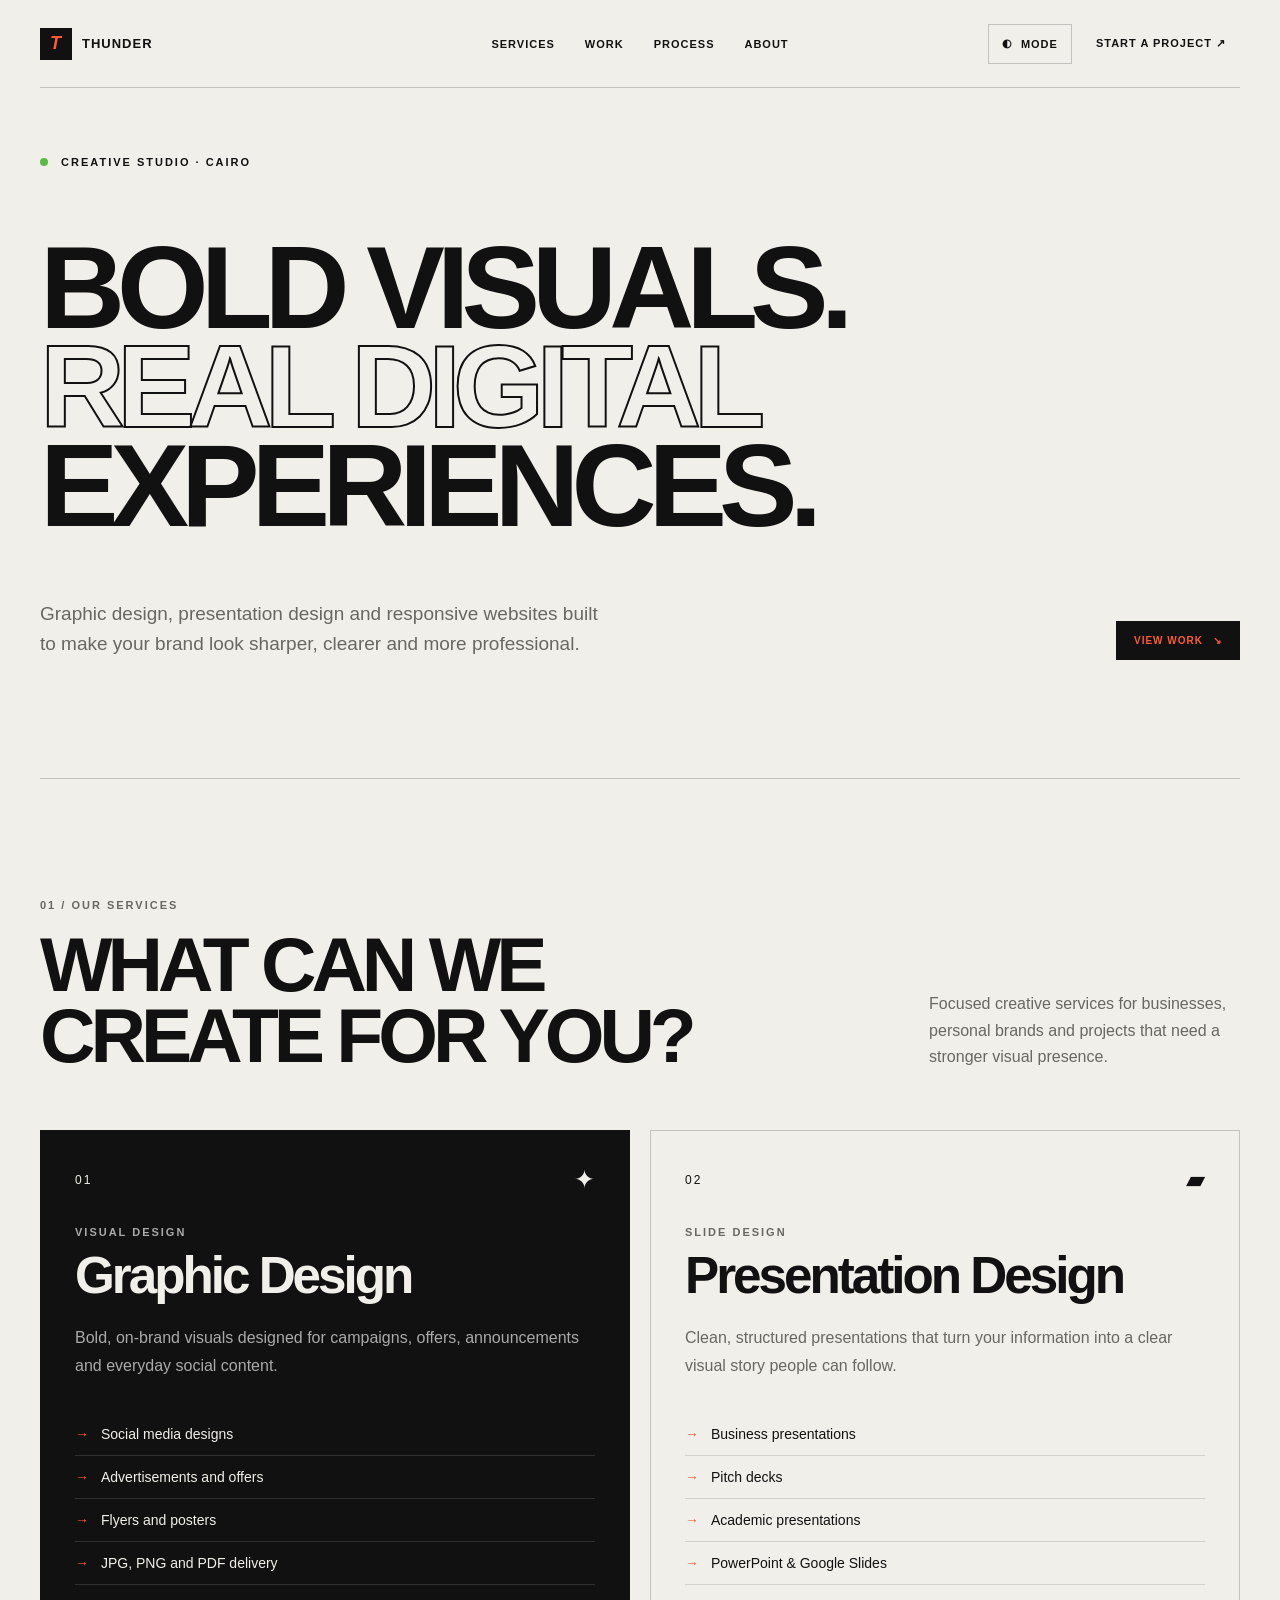
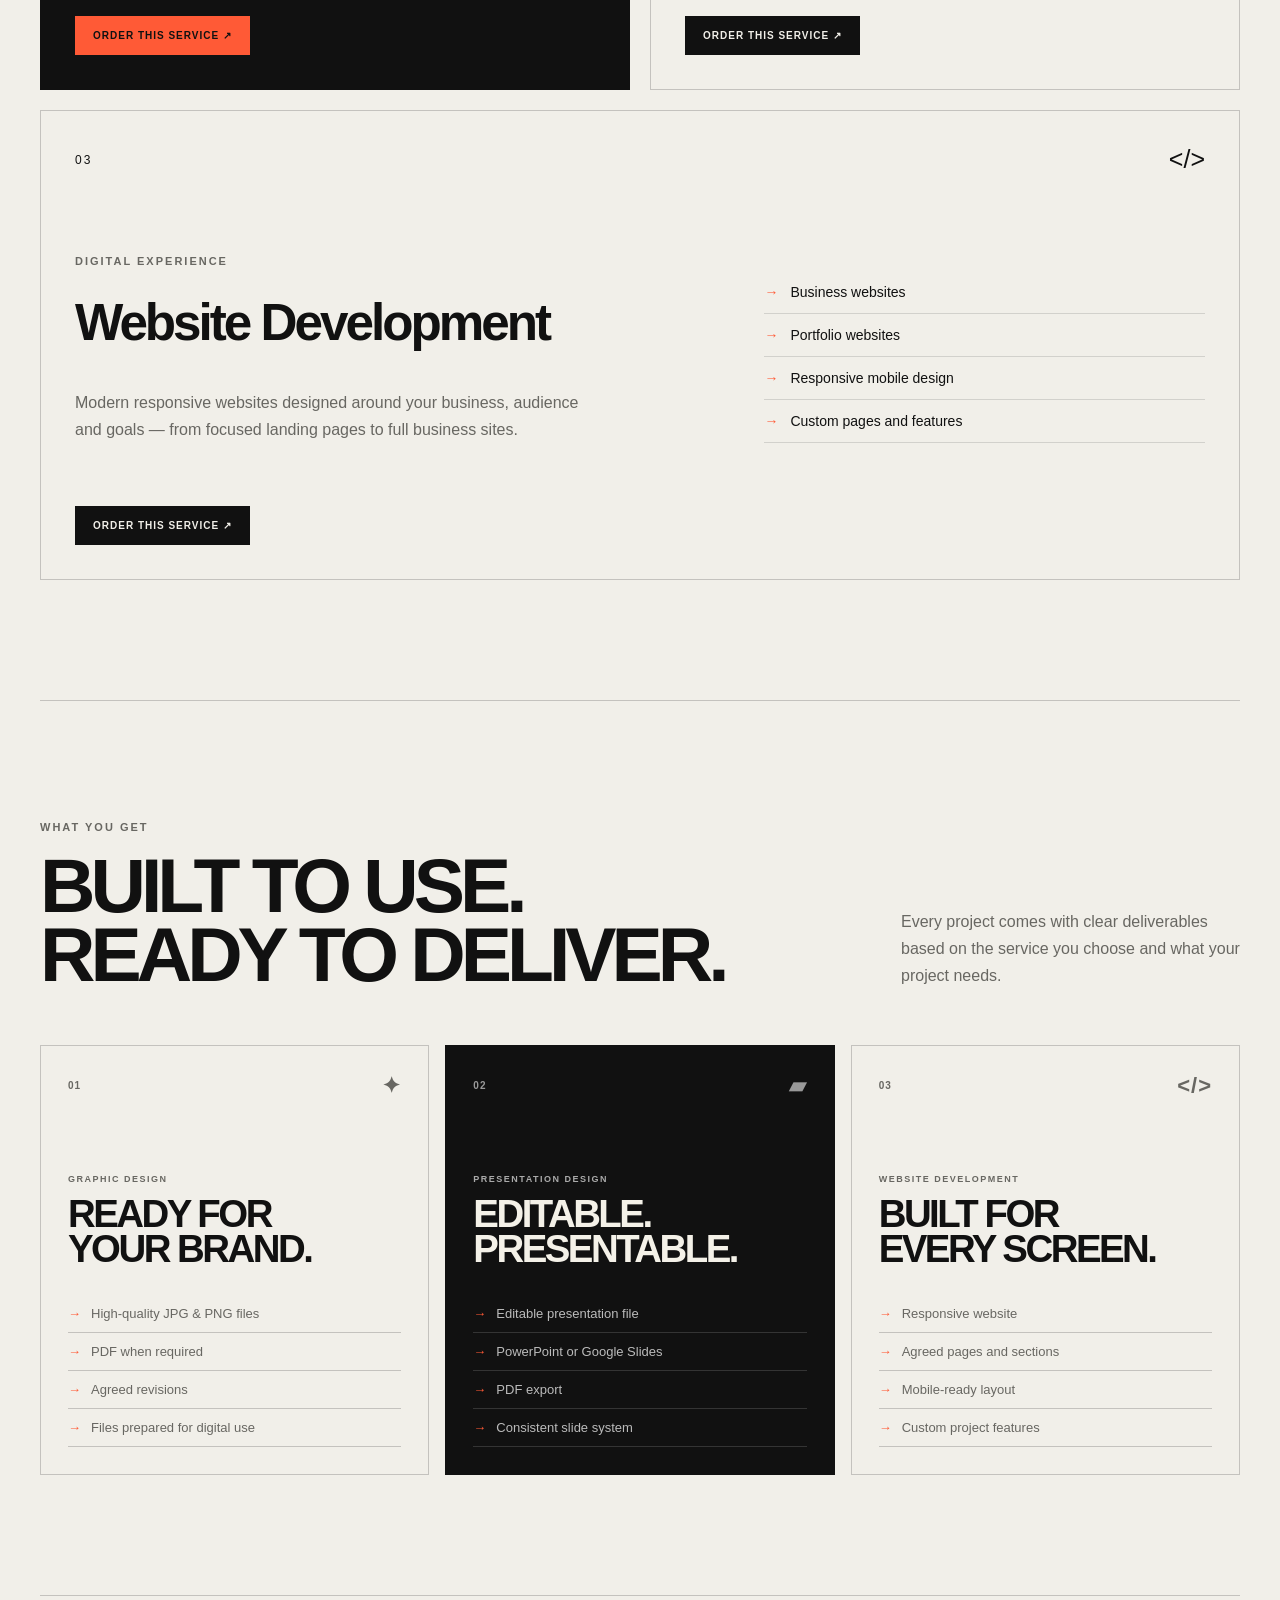
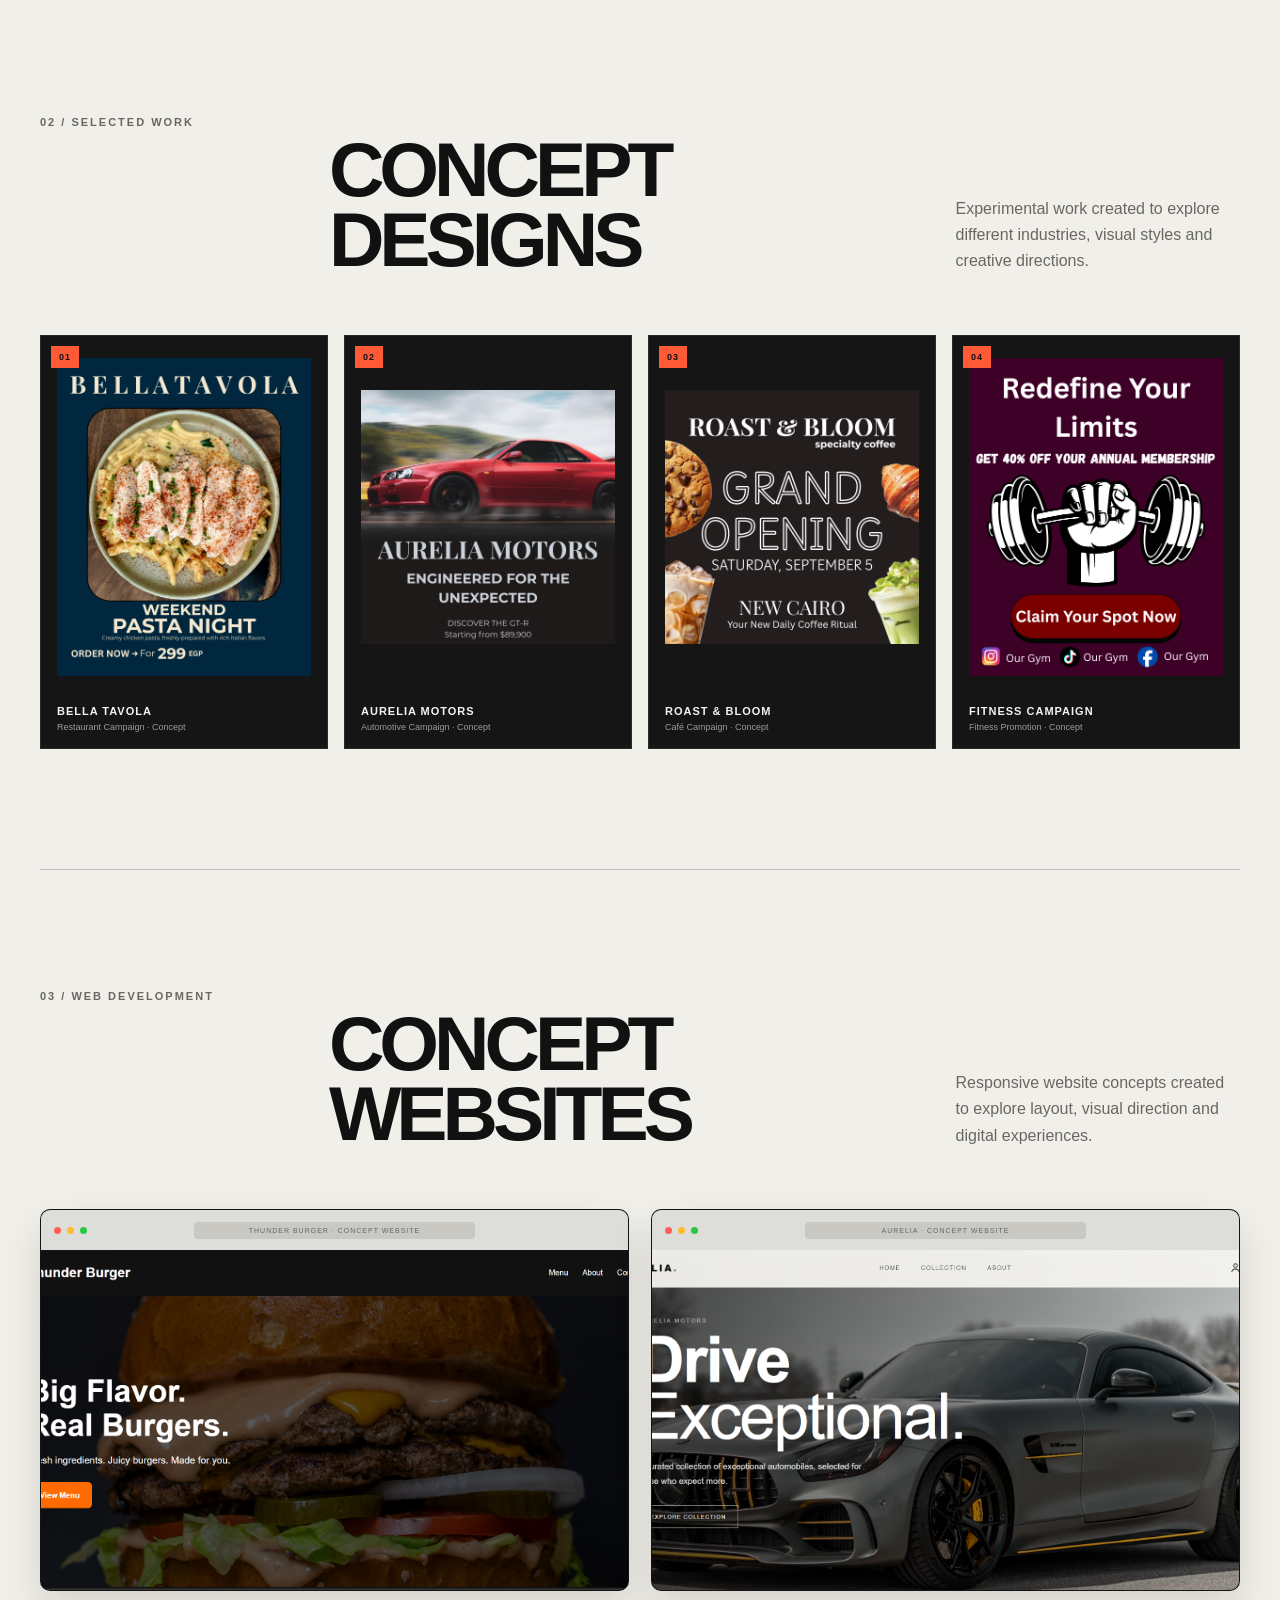
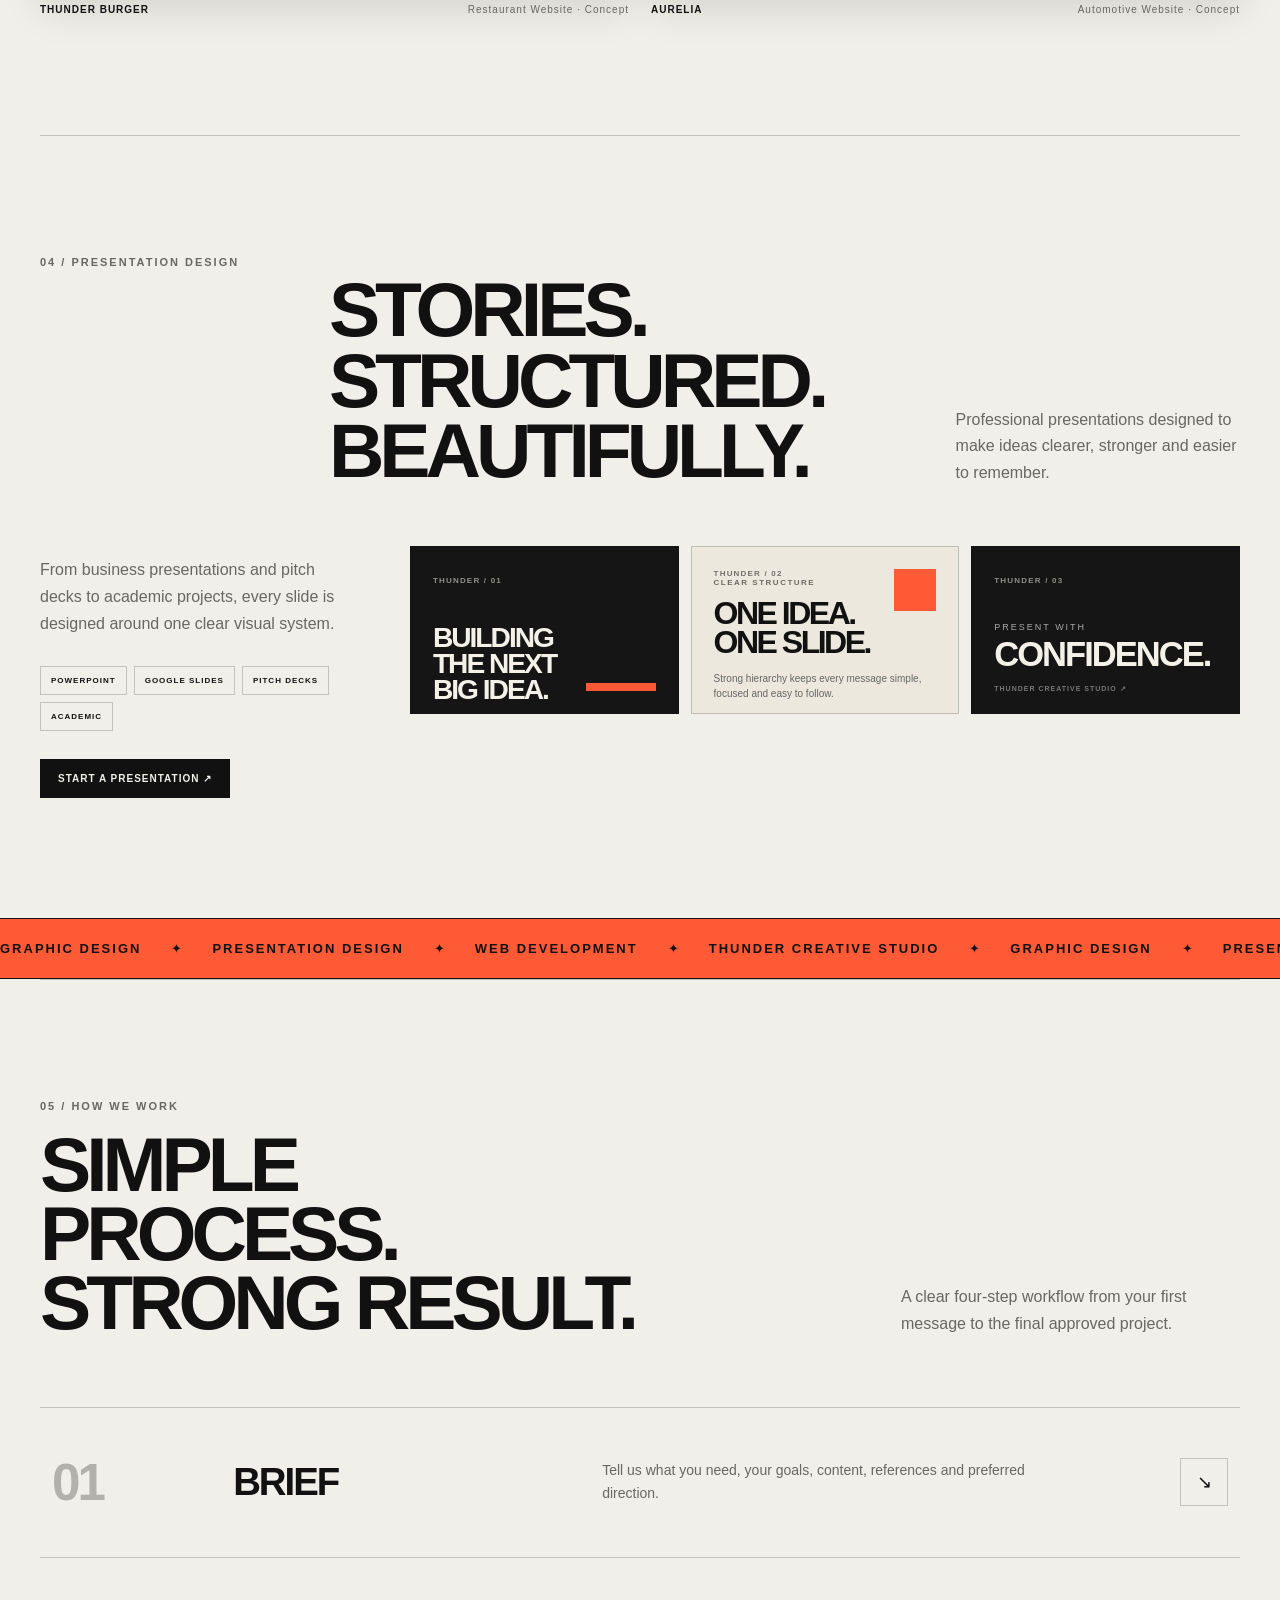
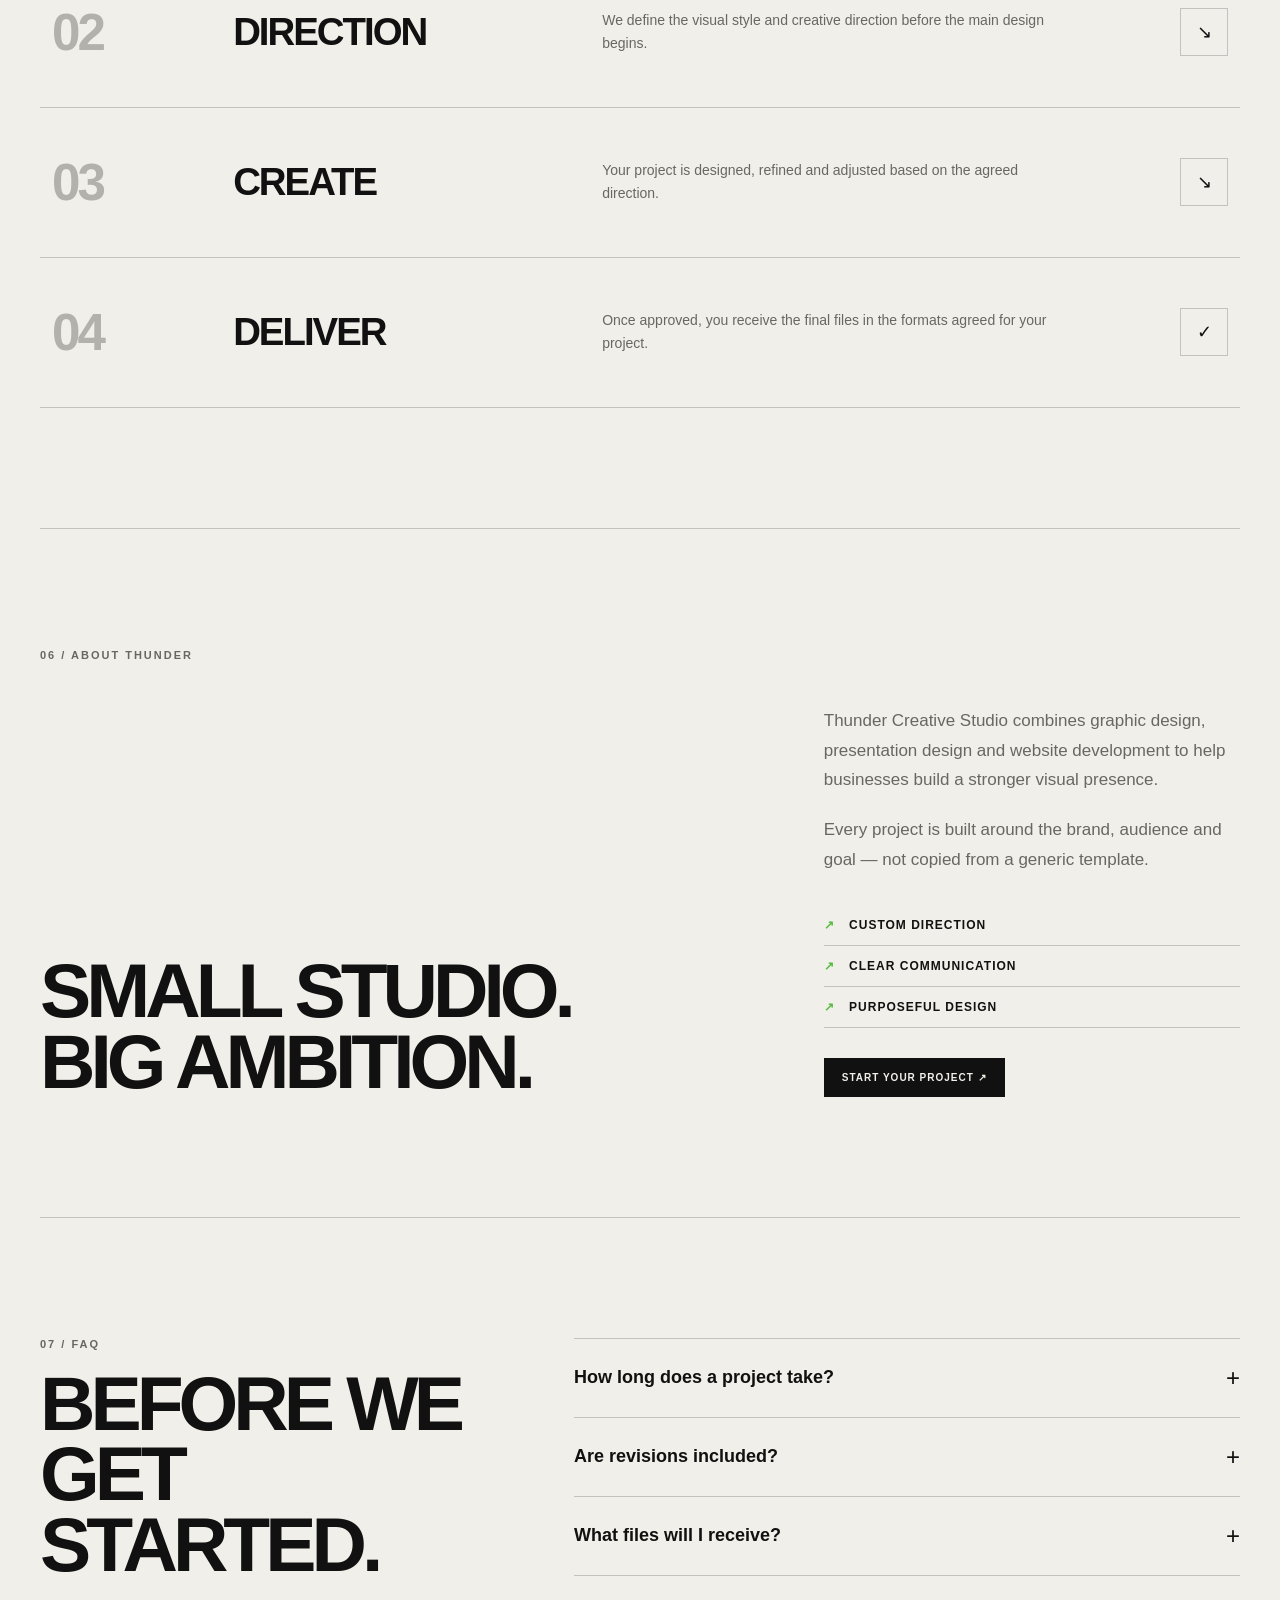
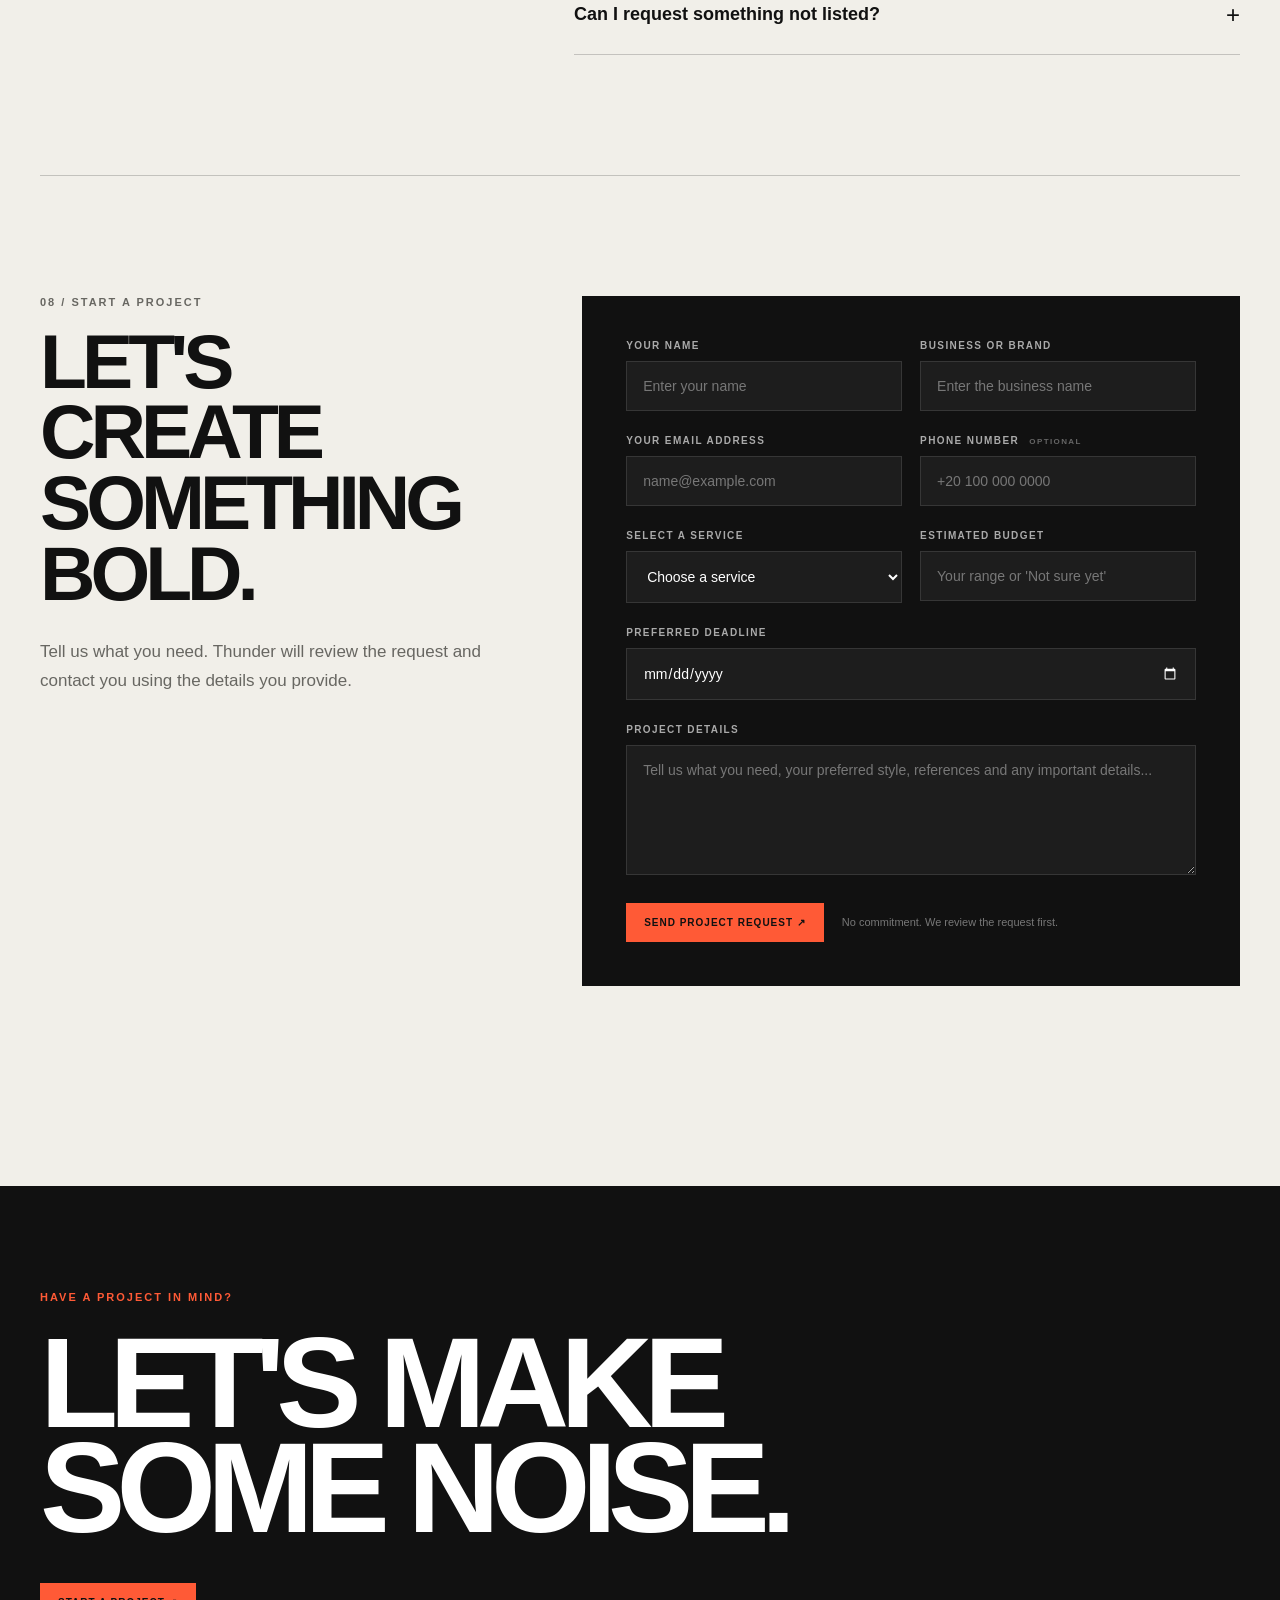
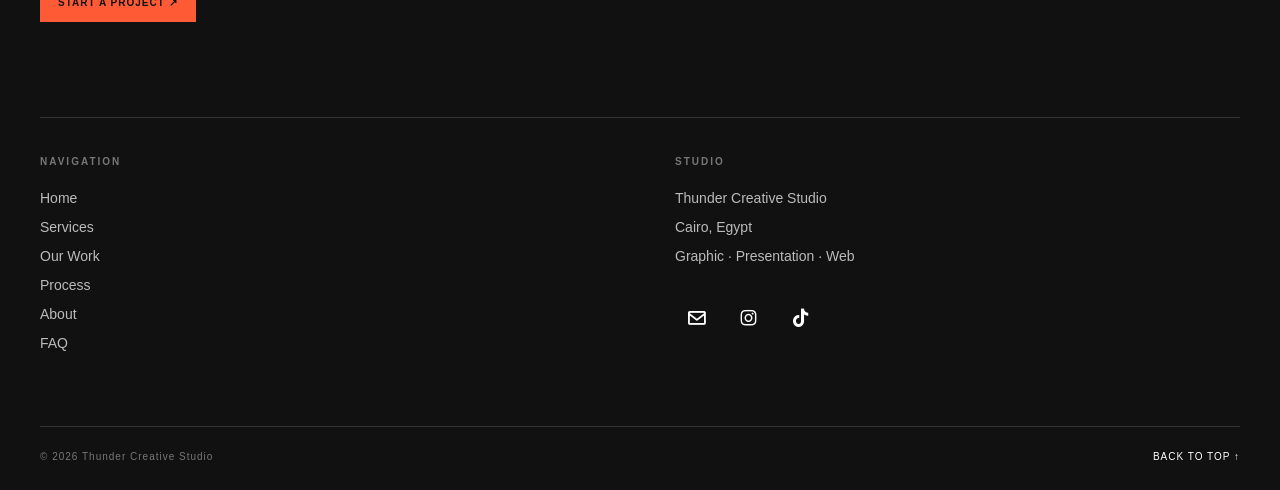
==== commit 565e26a5: "Add files via upload" ====
--- a/index.html
+++ b/index.html
@@ -2269,7 +2269,7 @@
         </div>
 
     </div>
-    <script src="script.js?v=6"></script>
+    <script src="SCRIPT.JS?v=6"></script>
 
 </body>
 
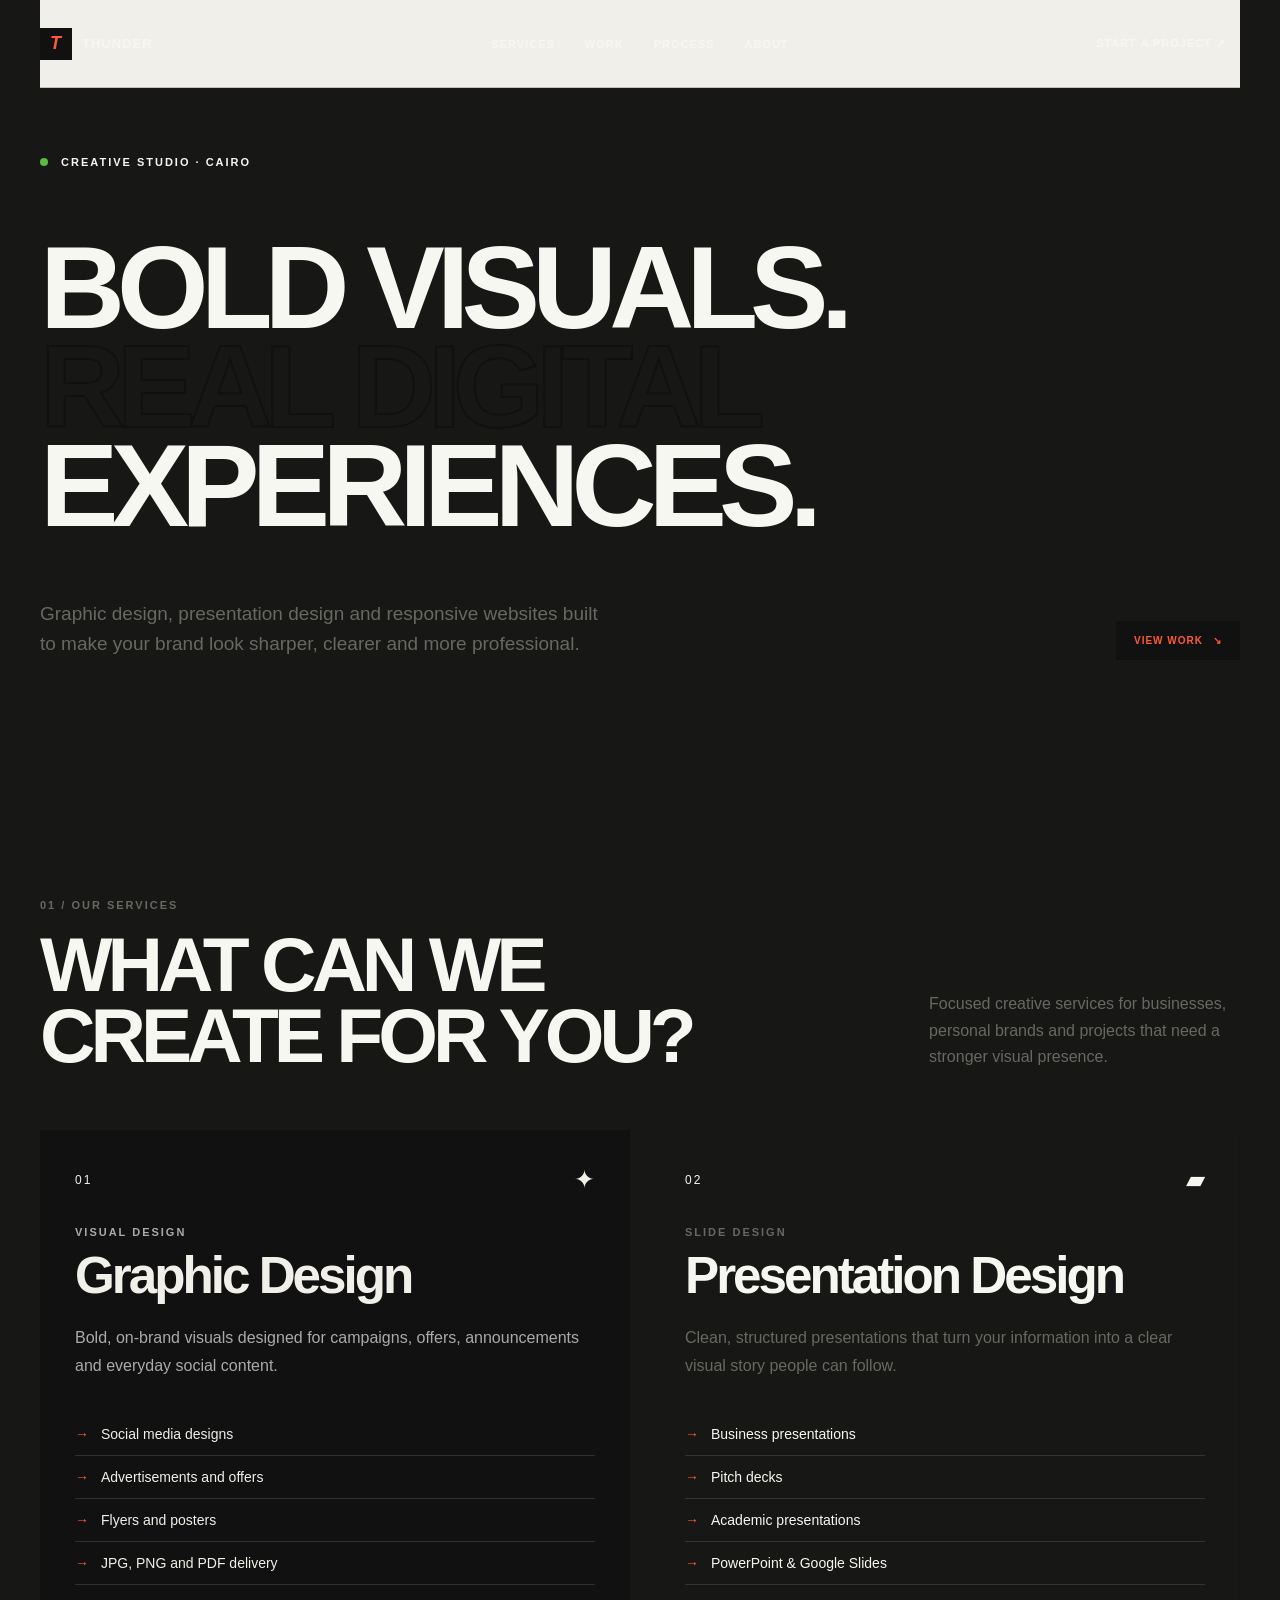
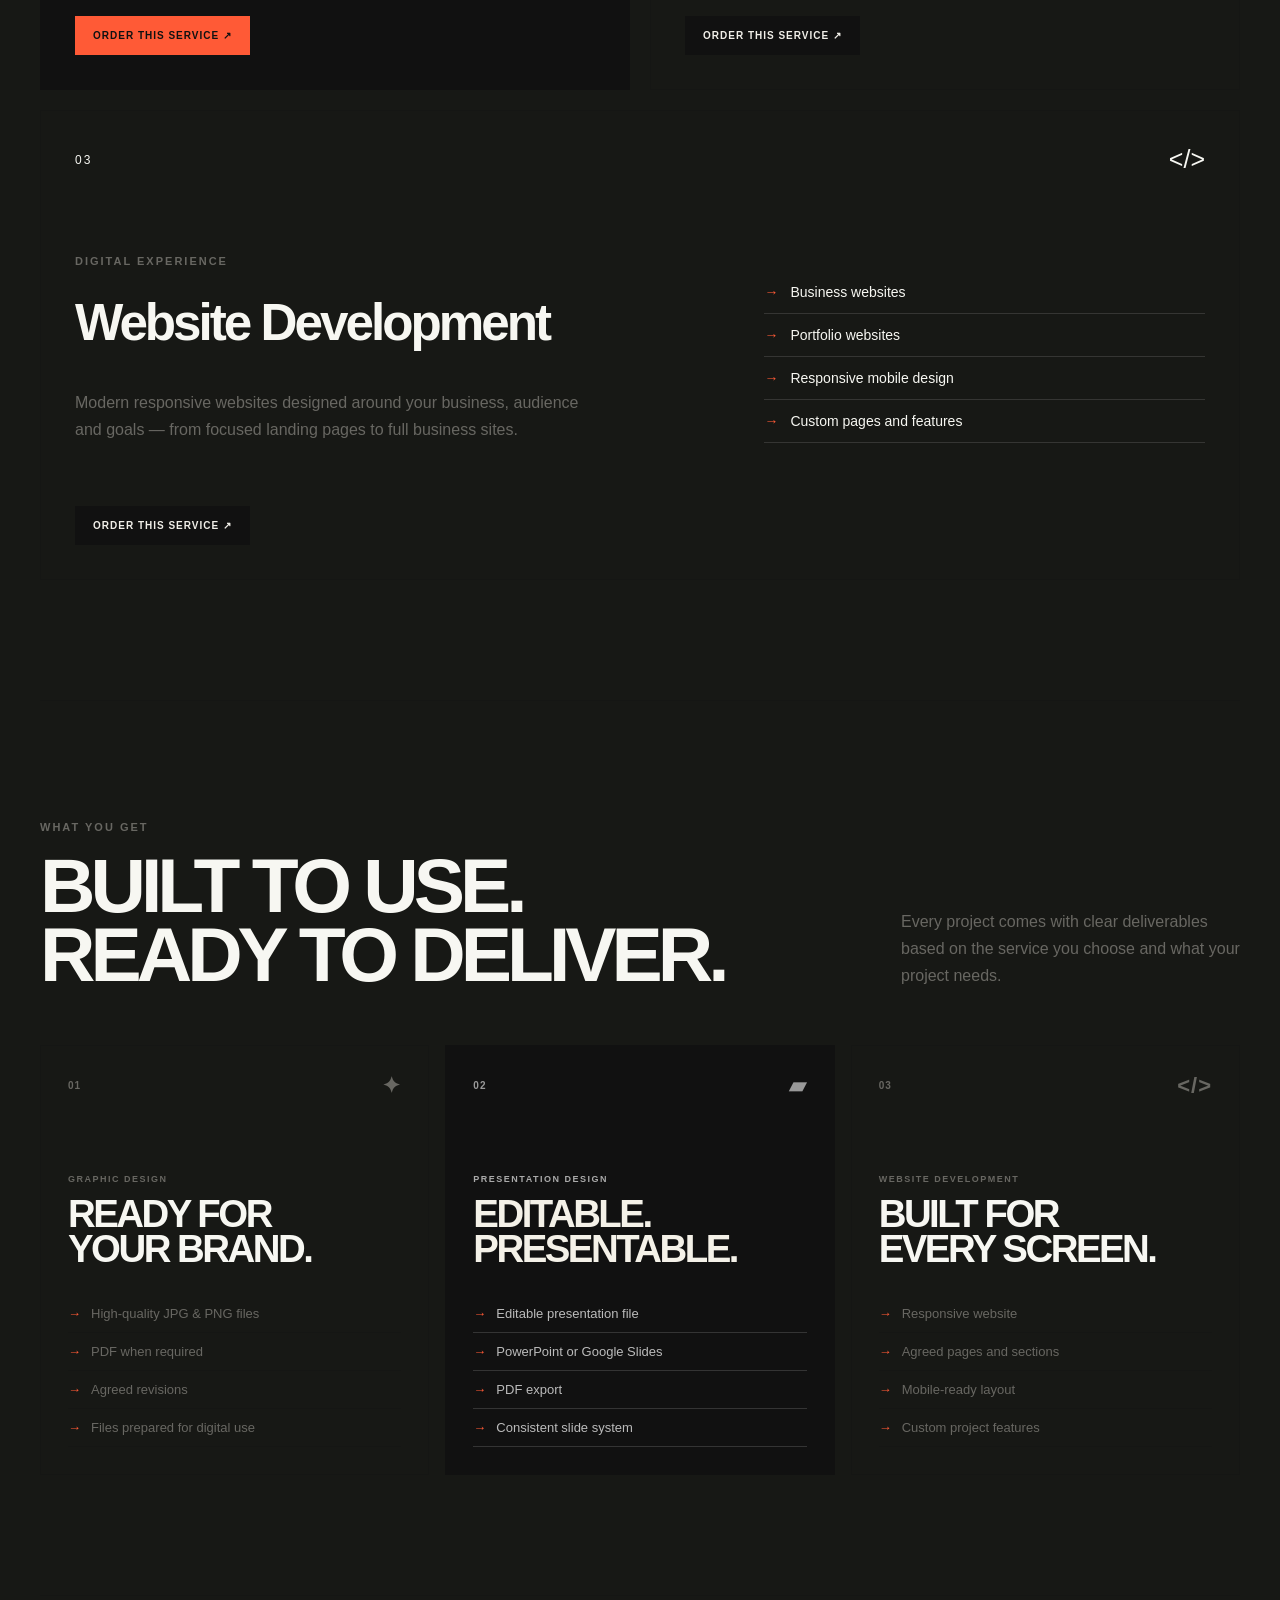
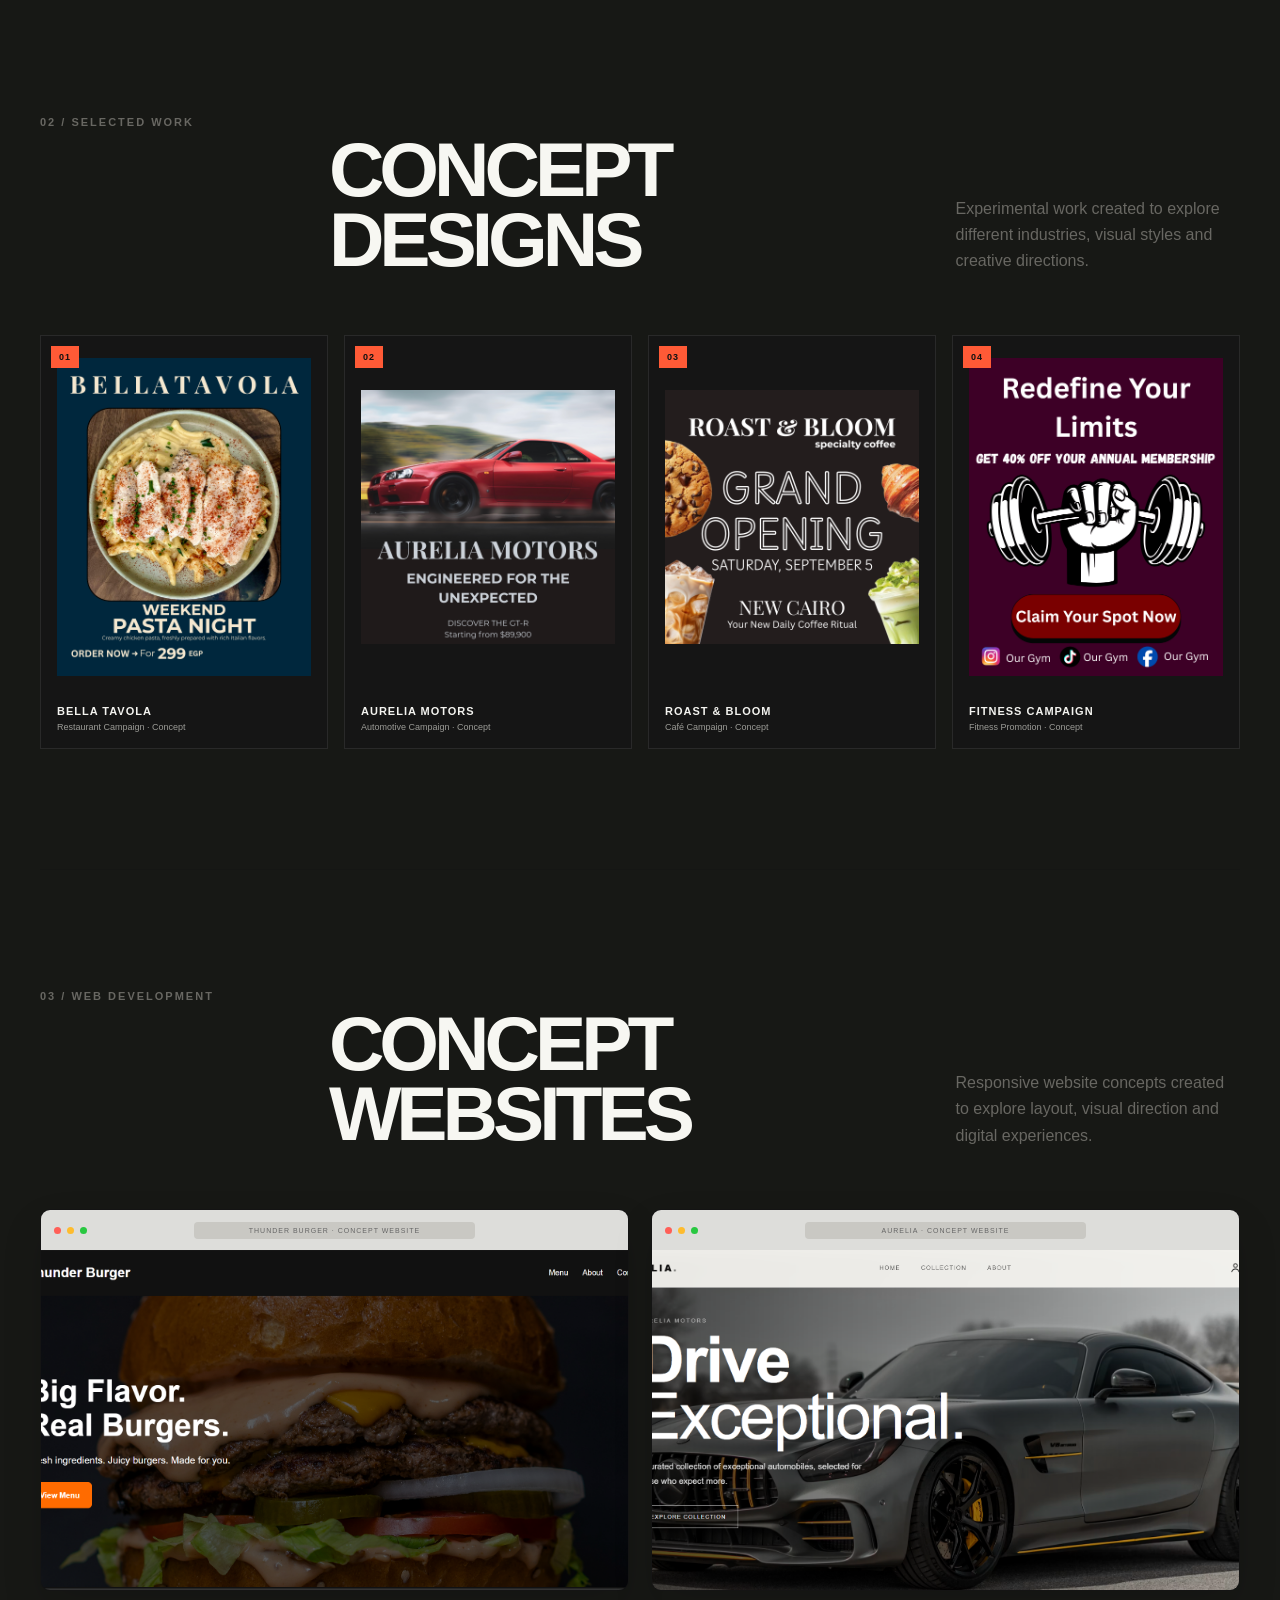
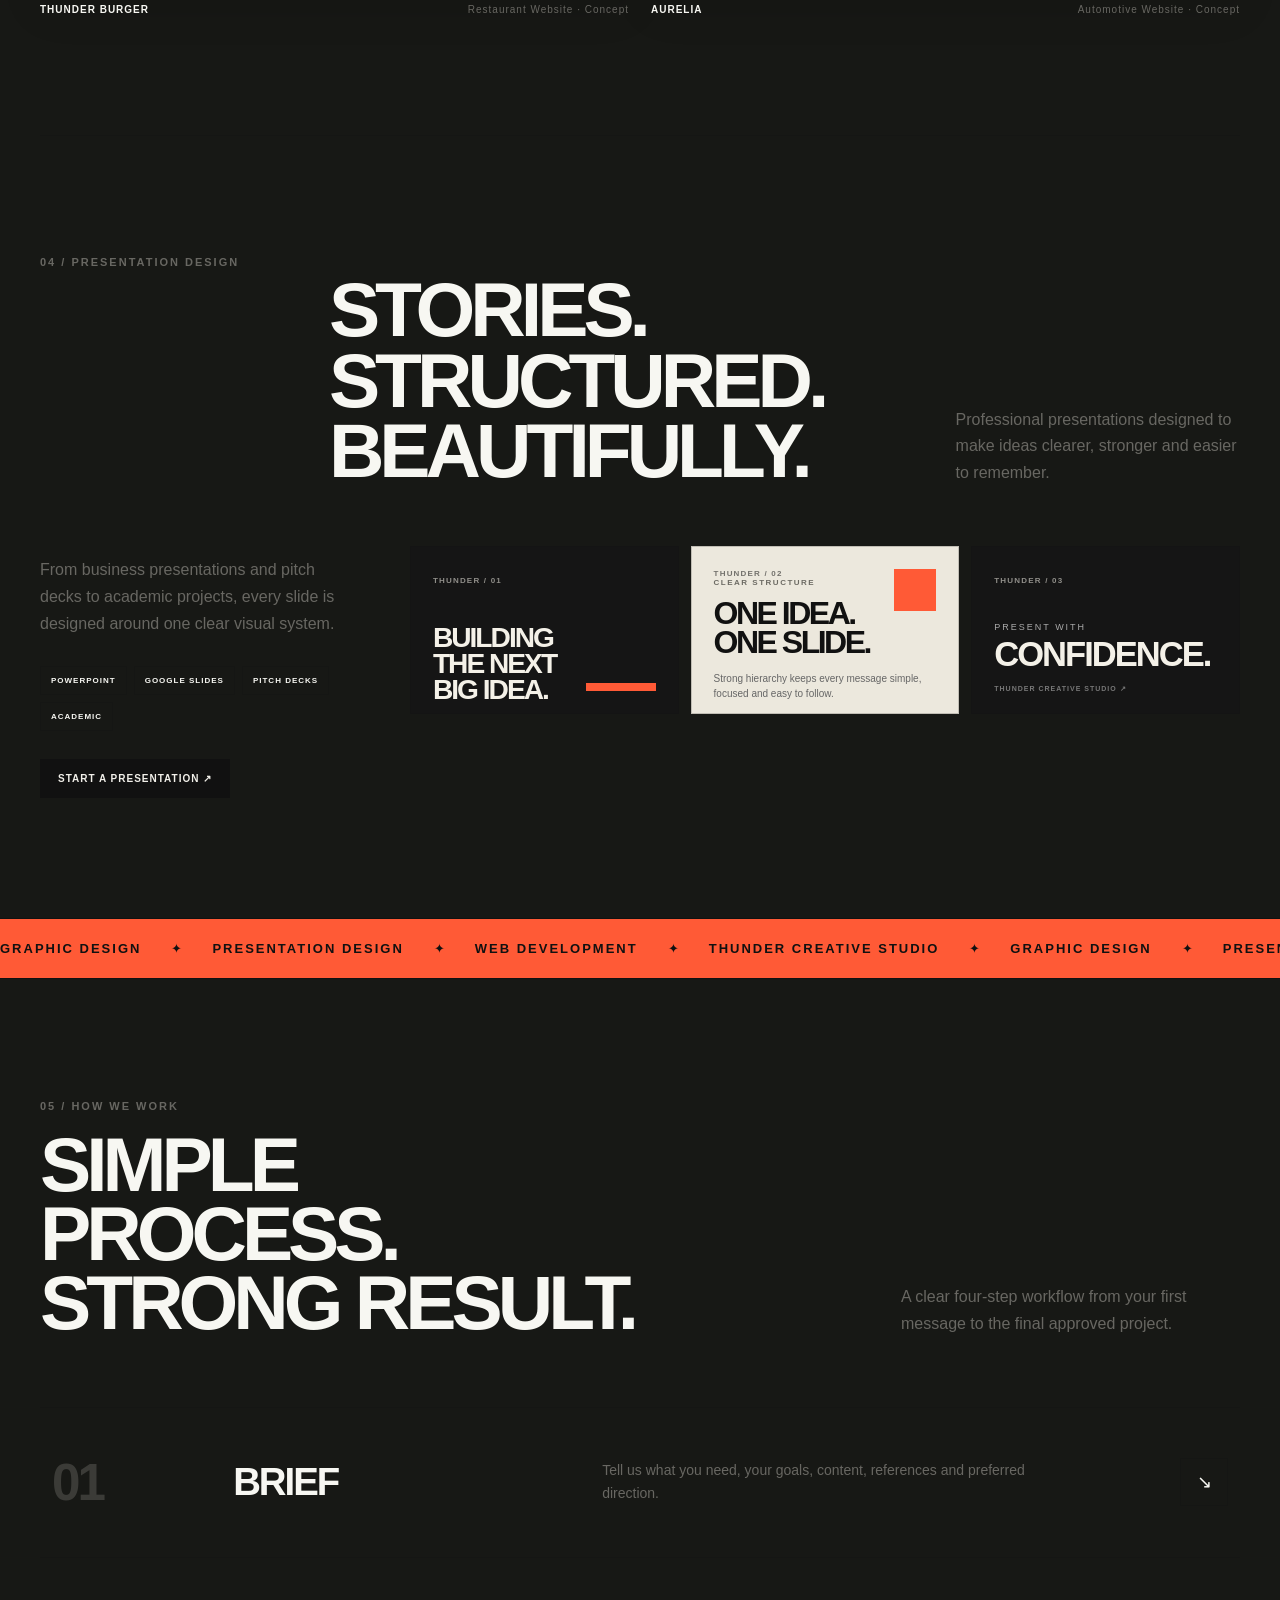
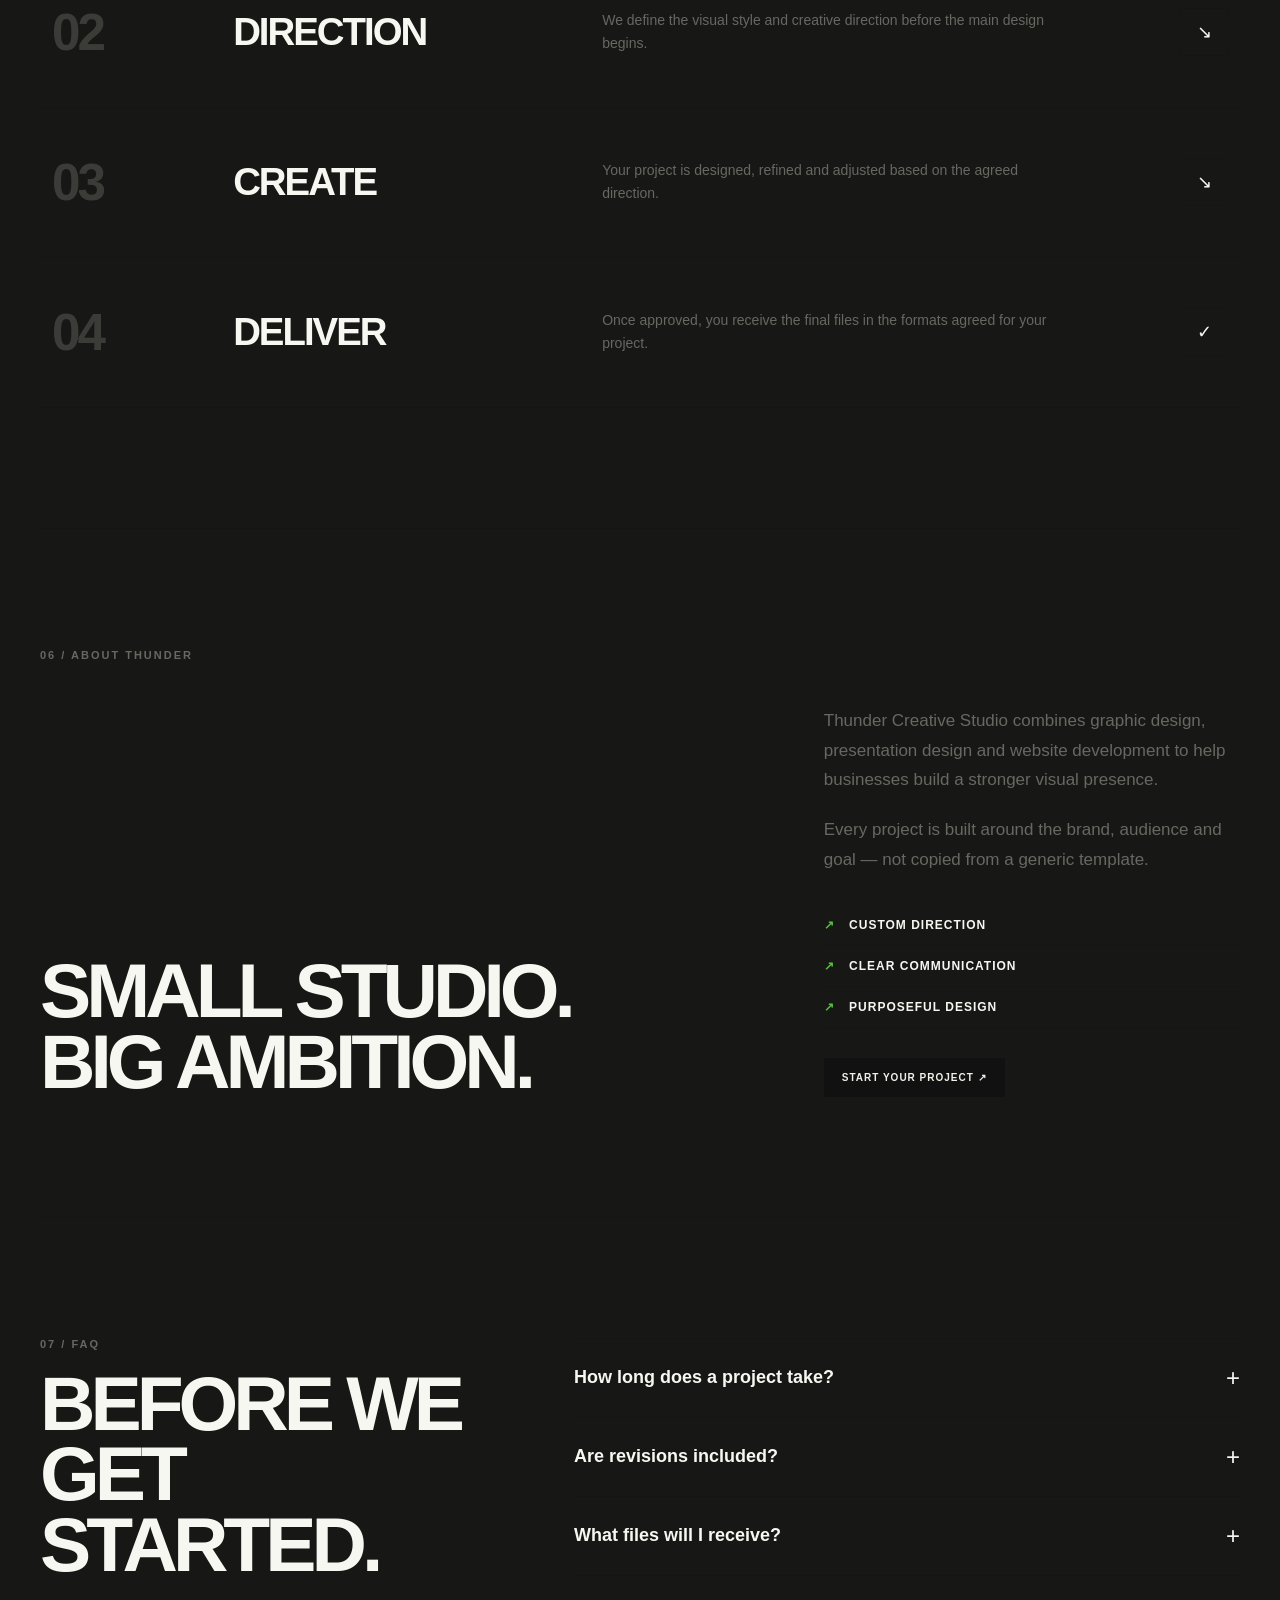
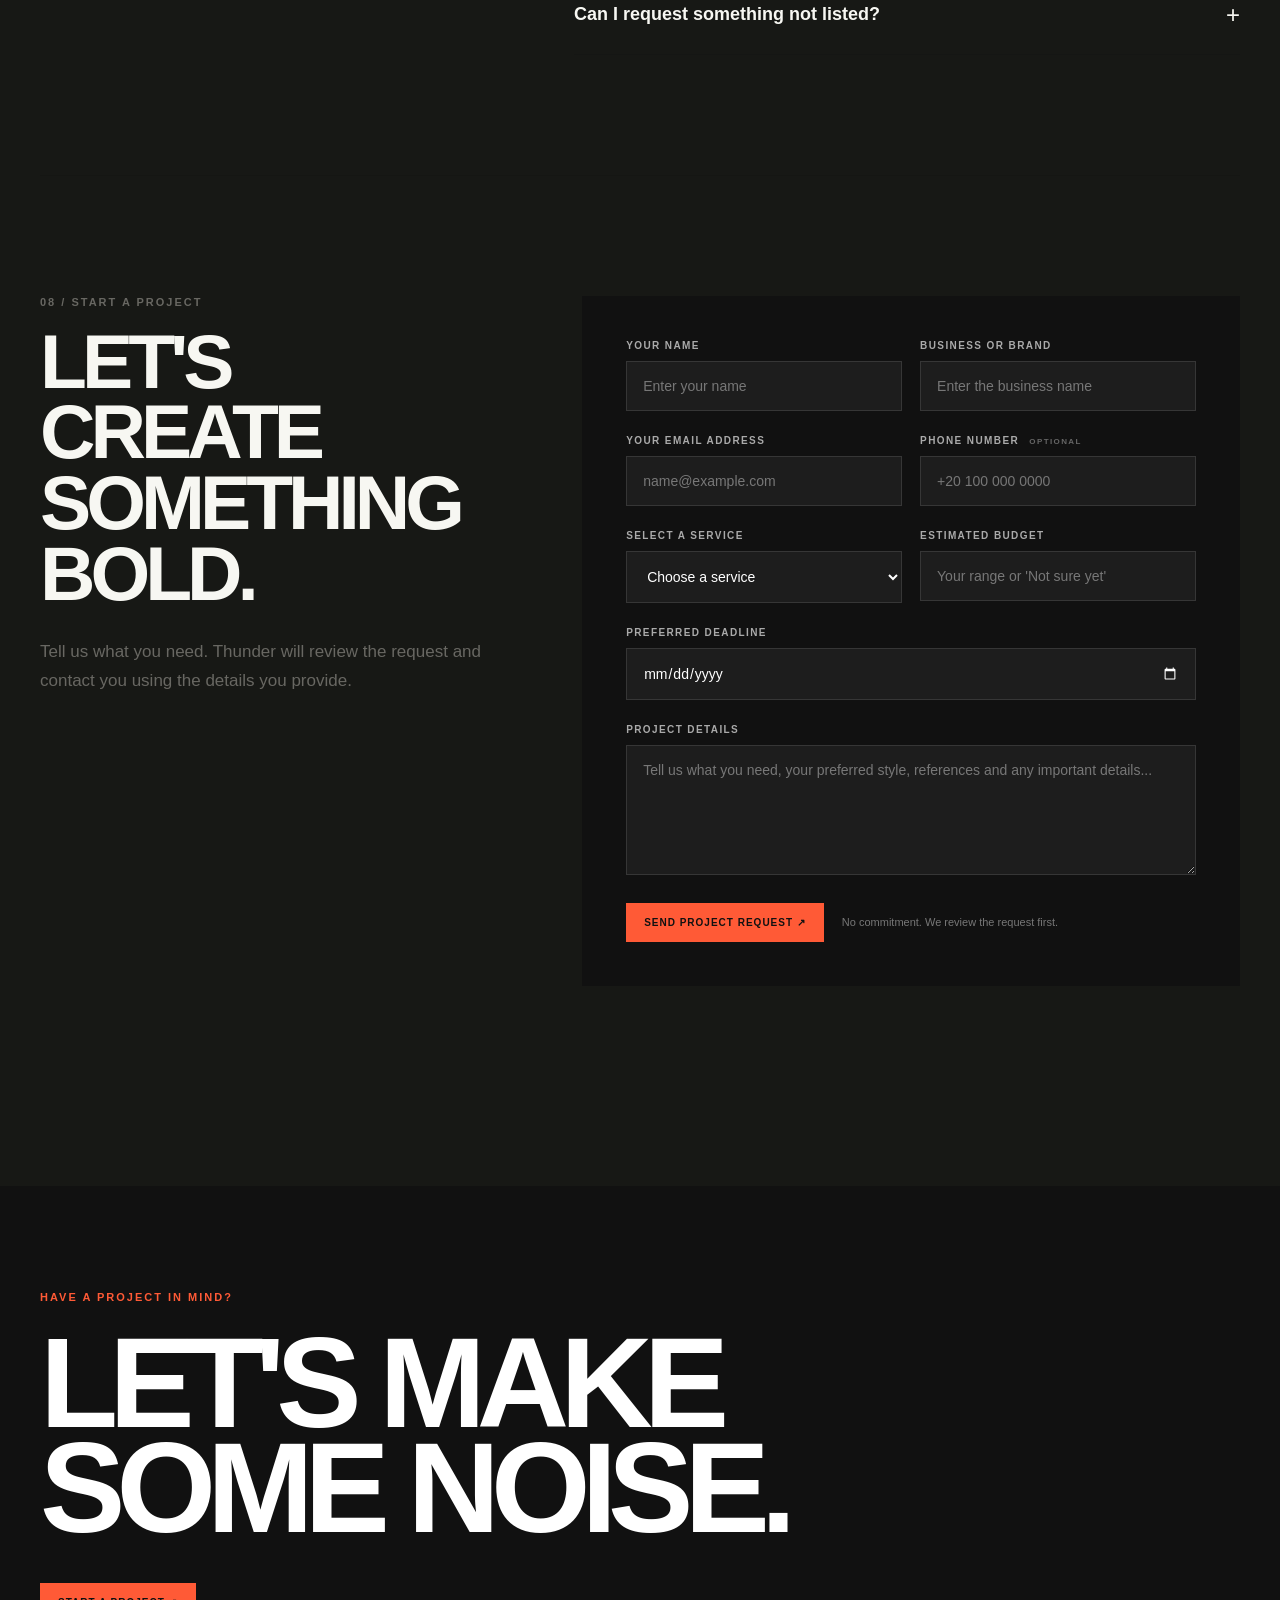
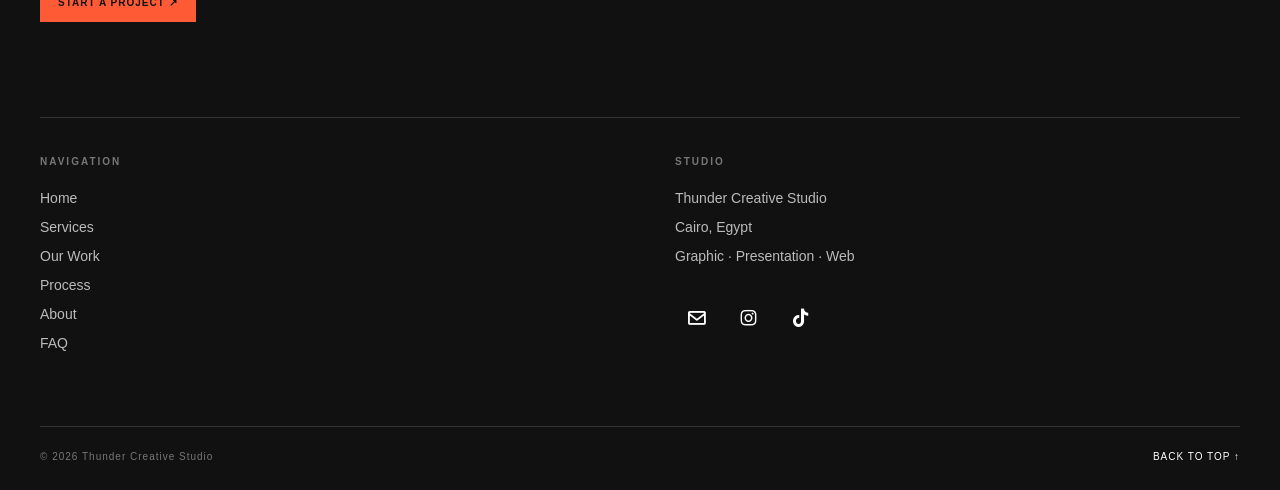
==== commit 6ec6e03a: "Add files via upload" ====
--- a/index.html
+++ b/index.html
@@ -23,11 +23,11 @@
     <title>Thunder Creative Studio | Design & Web</title>
 
     <link rel="icon" type="image/svg+xml" href="favicon.svg">
-    <link rel="stylesheet" href="STYLE.CSS">
+    <link rel="stylesheet" href="STYLE.CSS?v=7">
     <link href="https://unpkg.com/boxicons@2.1.4/css/boxicons.min.css" rel="stylesheet">
 </head>
 
-<body>
+<body class="dark">
 
     <!-- NAVBAR -->
 
@@ -47,11 +47,7 @@
 
         <div class="nav-actions">
 
-            <button class="theme-toggle" id="themeToggle" type="button" aria-label="Switch color theme"
-                title="Switch color theme">
-                <span class="theme-icon" aria-hidden="true">◐</span>
-                <span class="theme-label">MODE</span>
-            </button>
+
 
             <a href="#order" class="order-button">
                 Start a Project ↗
@@ -2269,7 +2265,7 @@
         </div>
 
     </div>
-    <script src="SCRIPT.JS?v=6"></script>
+    <script src="SCRIPT.JS?v=7"></script>
 
 </body>
 
--- a/STYLE.CSS
+++ b/STYLE.CSS
@@ -2992,4 +2992,181 @@
         display: block;
     }
 
+}
+
+/* =========================
+   FORCE THUNDER DARK THEME
+========================= */
+
+html {
+    color-scheme: dark;
+    background: #171815;
+}
+
+body,
+body.dark {
+    background: #171815;
+}
+
+body {
+    color: #f7f7f2;
+}
+
+:root {
+    color-scheme: dark;
+}
+
+/* =========================
+   LANGUAGE SWITCHER
+========================= */
+
+.language-toggle {
+    width: 46px;
+    min-height: 40px;
+
+    display: inline-flex;
+    align-items: center;
+    justify-content: center;
+
+    padding: 0 10px;
+
+    background: transparent;
+    color: var(--black);
+
+    border: 1px solid var(--line);
+
+    cursor: pointer;
+
+    font-size: 10px;
+    font-weight: 900;
+    letter-spacing: 1px;
+
+    transition:
+        background 0.2s ease,
+        color 0.2s ease,
+        border-color 0.2s ease,
+        transform 0.2s ease;
+}
+
+.language-toggle:hover {
+    background: var(--green);
+    color: #111;
+    border-color: var(--green);
+
+    transform: translateY(-2px);
+}
+
+
+/* =========================
+   ARABIC / RTL
+========================= */
+
+html[dir="rtl"] body {
+    font-family: Tahoma, Arial, Helvetica, sans-serif;
+}
+
+html[dir="rtl"] h1,
+html[dir="rtl"] h2,
+html[dir="rtl"] h3,
+html[dir="rtl"] .section-number,
+html[dir="rtl"] .service-label,
+html[dir="rtl"] .about-number,
+html[dir="rtl"] .order-number,
+html[dir="rtl"] .work-header>p,
+html[dir="rtl"] .websites-header>p,
+html[dir="rtl"] .presentation-header>p,
+html[dir="rtl"] .nav-links a,
+html[dir="rtl"] .order-button,
+html[dir="rtl"] .language-toggle,
+html[dir="rtl"] .footer-label {
+    letter-spacing: 0 !important;
+}
+
+html[dir="rtl"] .hero h1 {
+    line-height: 1.02;
+}
+
+html[dir="rtl"] .section-header h2,
+html[dir="rtl"] .work-header h2,
+html[dir="rtl"] .websites-header h2,
+html[dir="rtl"] .presentation-header h2,
+html[dir="rtl"] .about-content h2,
+html[dir="rtl"] .faq-intro h2,
+html[dir="rtl"] .order-intro h2,
+html[dir="rtl"] .process-heading h2,
+html[dir="rtl"] .footer-heading h2 {
+    line-height: 1.08;
+}
+
+html[dir="rtl"] .green-dot {
+    margin-right: 0;
+    margin-left: 8px;
+}
+
+html[dir="rtl"] .service-content li::before {
+    margin-right: 0;
+    margin-left: 12px;
+}
+
+html[dir="rtl"] .process-step::before {
+    left: auto;
+    right: 0;
+}
+
+html[dir="rtl"] .process-step:hover {
+    padding-left: 12px;
+    padding-right: 28px;
+}
+
+html[dir="rtl"] .design-item figcaption small {
+    text-align: right;
+}
+
+html[dir="rtl"] .browser-bar {
+    direction: ltr;
+}
+
+html[dir="rtl"] input[type="email"],
+html[dir="rtl"] input[type="tel"] {
+    direction: ltr;
+    text-align: left;
+}
+
+html[dir="rtl"] .nav-links a::after {
+    transform-origin: right;
+}
+
+html[dir="rtl"] .footer-socials {
+    direction: ltr;
+    justify-content: flex-end;
+}
+
+
+@media (max-width: 720px) {
+
+    .language-toggle {
+        width: 40px;
+        min-height: 38px;
+        padding: 0;
+
+        flex-shrink: 0;
+    }
+
+    html[dir="rtl"] .process-step:hover {
+        padding-left: 8px;
+        padding-right: 22px;
+    }
+
+}
+
+
+@media (max-width: 400px) {
+
+    .language-toggle {
+        width: 36px;
+        min-height: 36px;
+
+        font-size: 9px;
+    }
+
 }
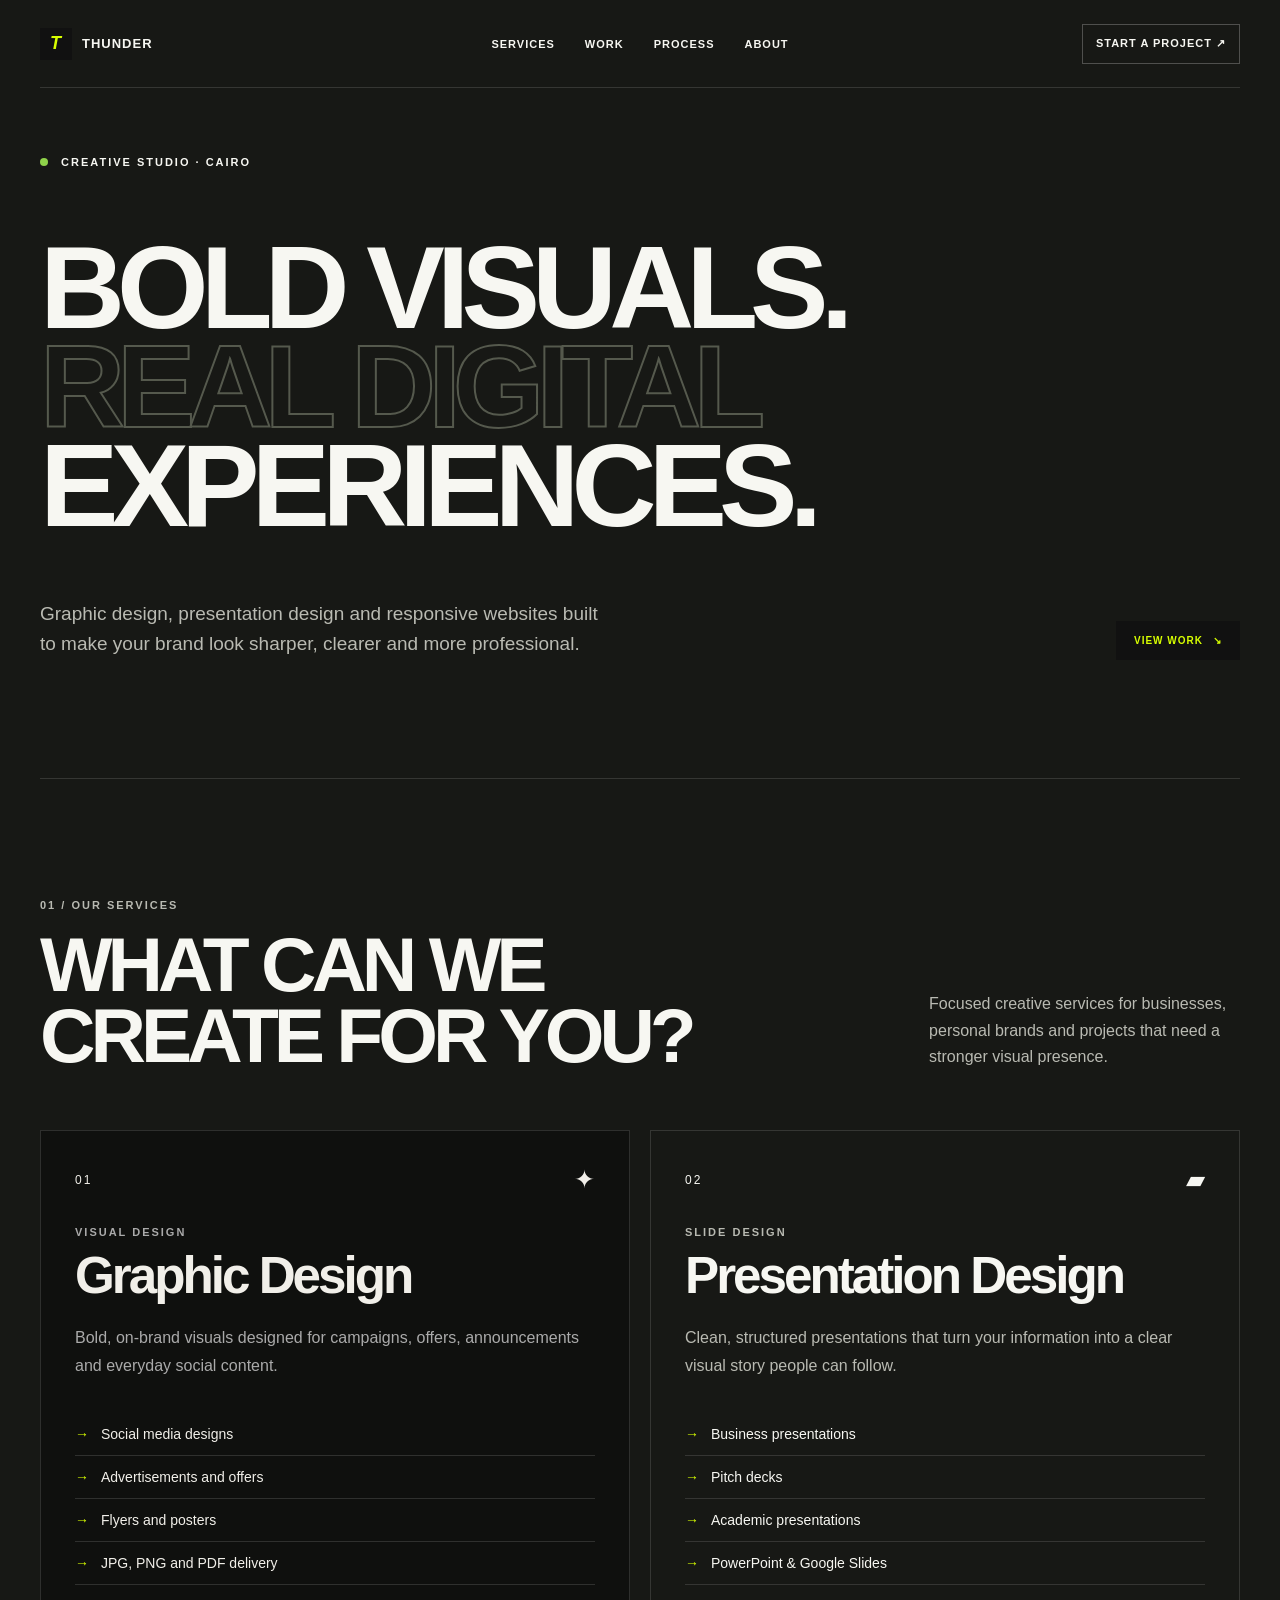
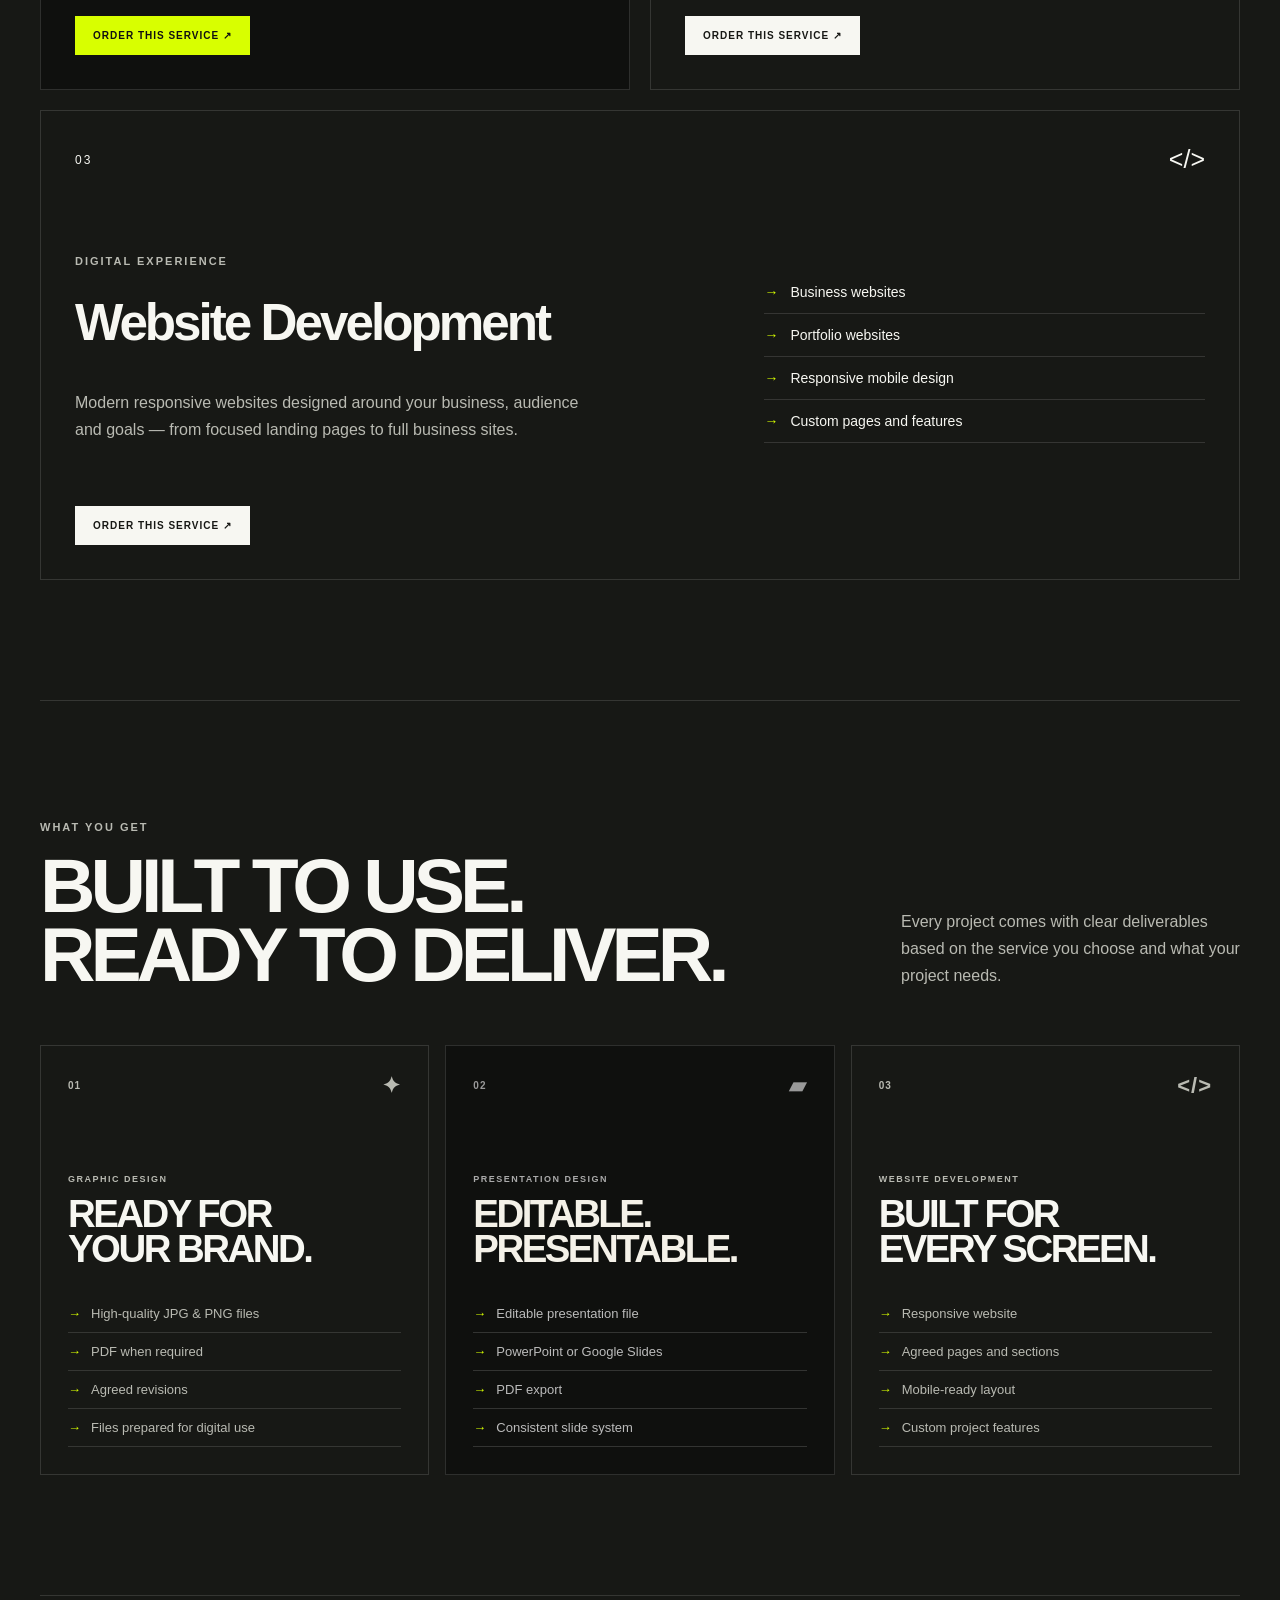
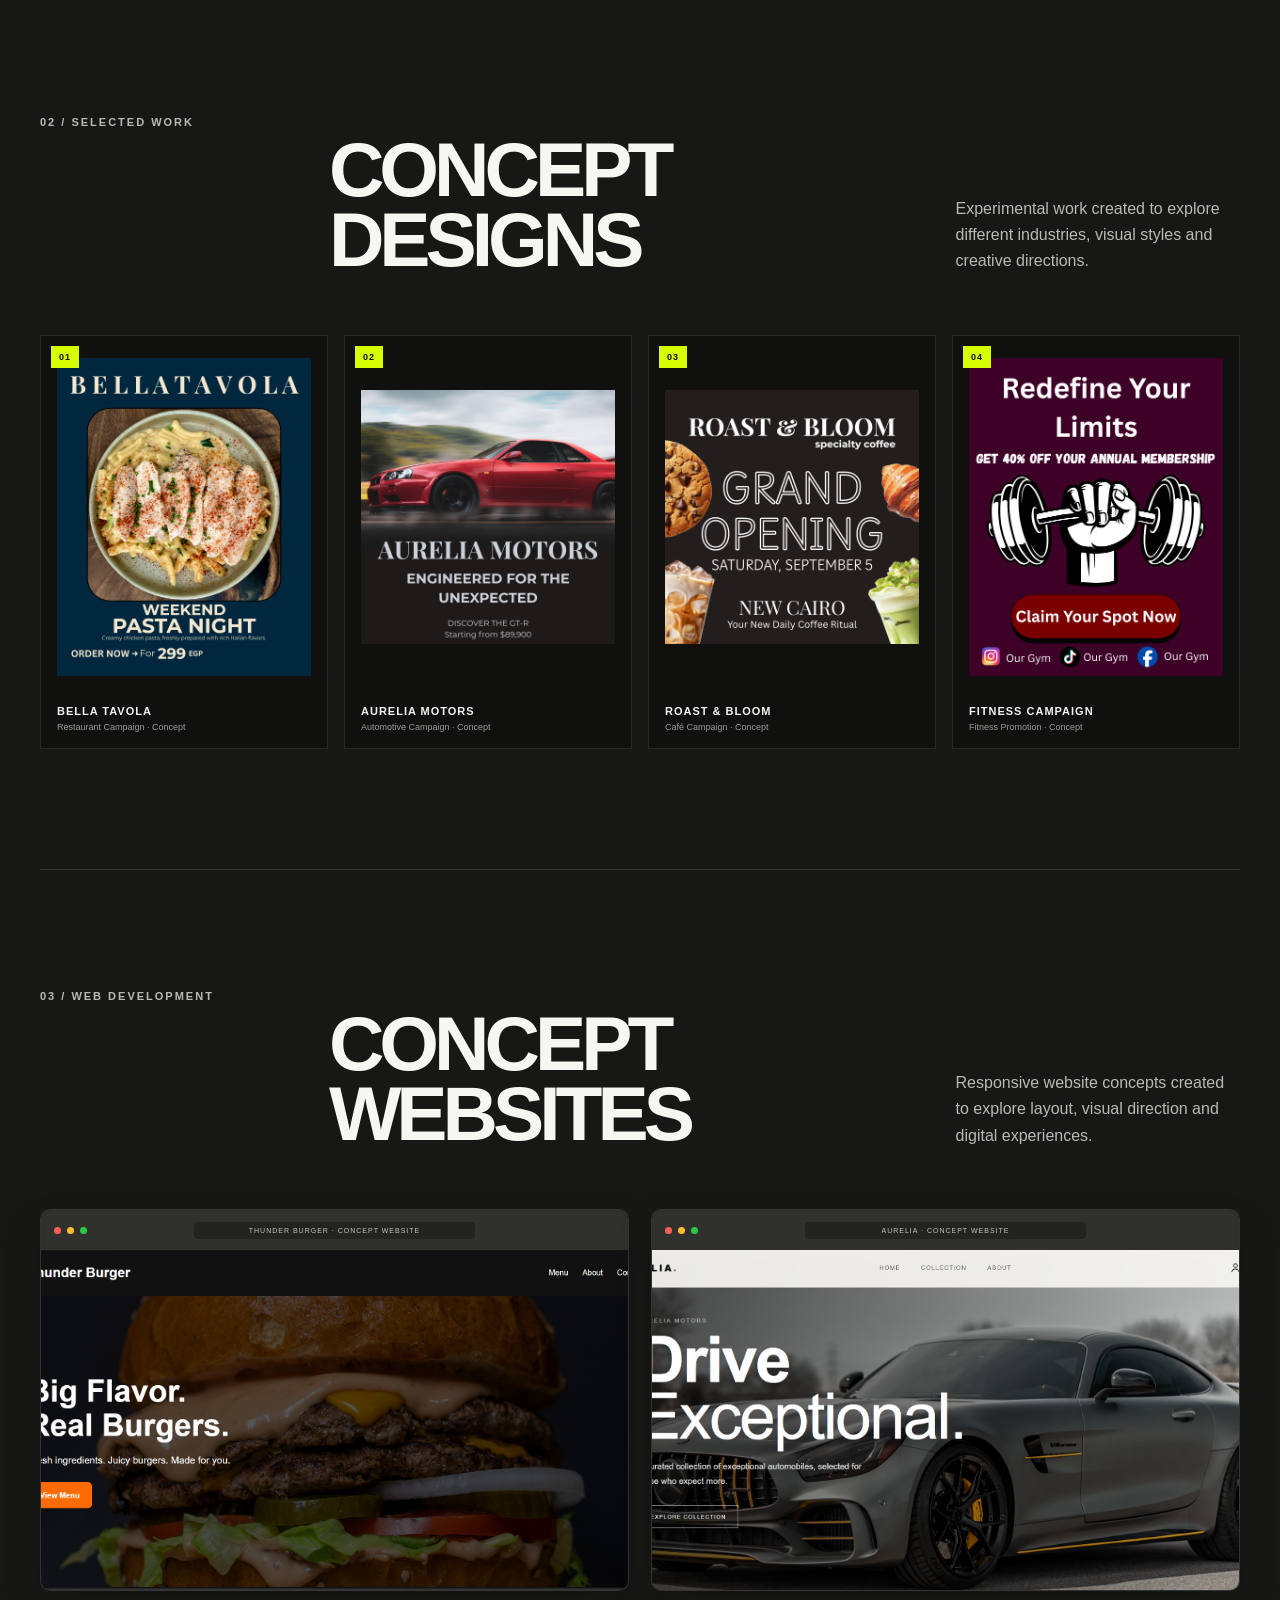
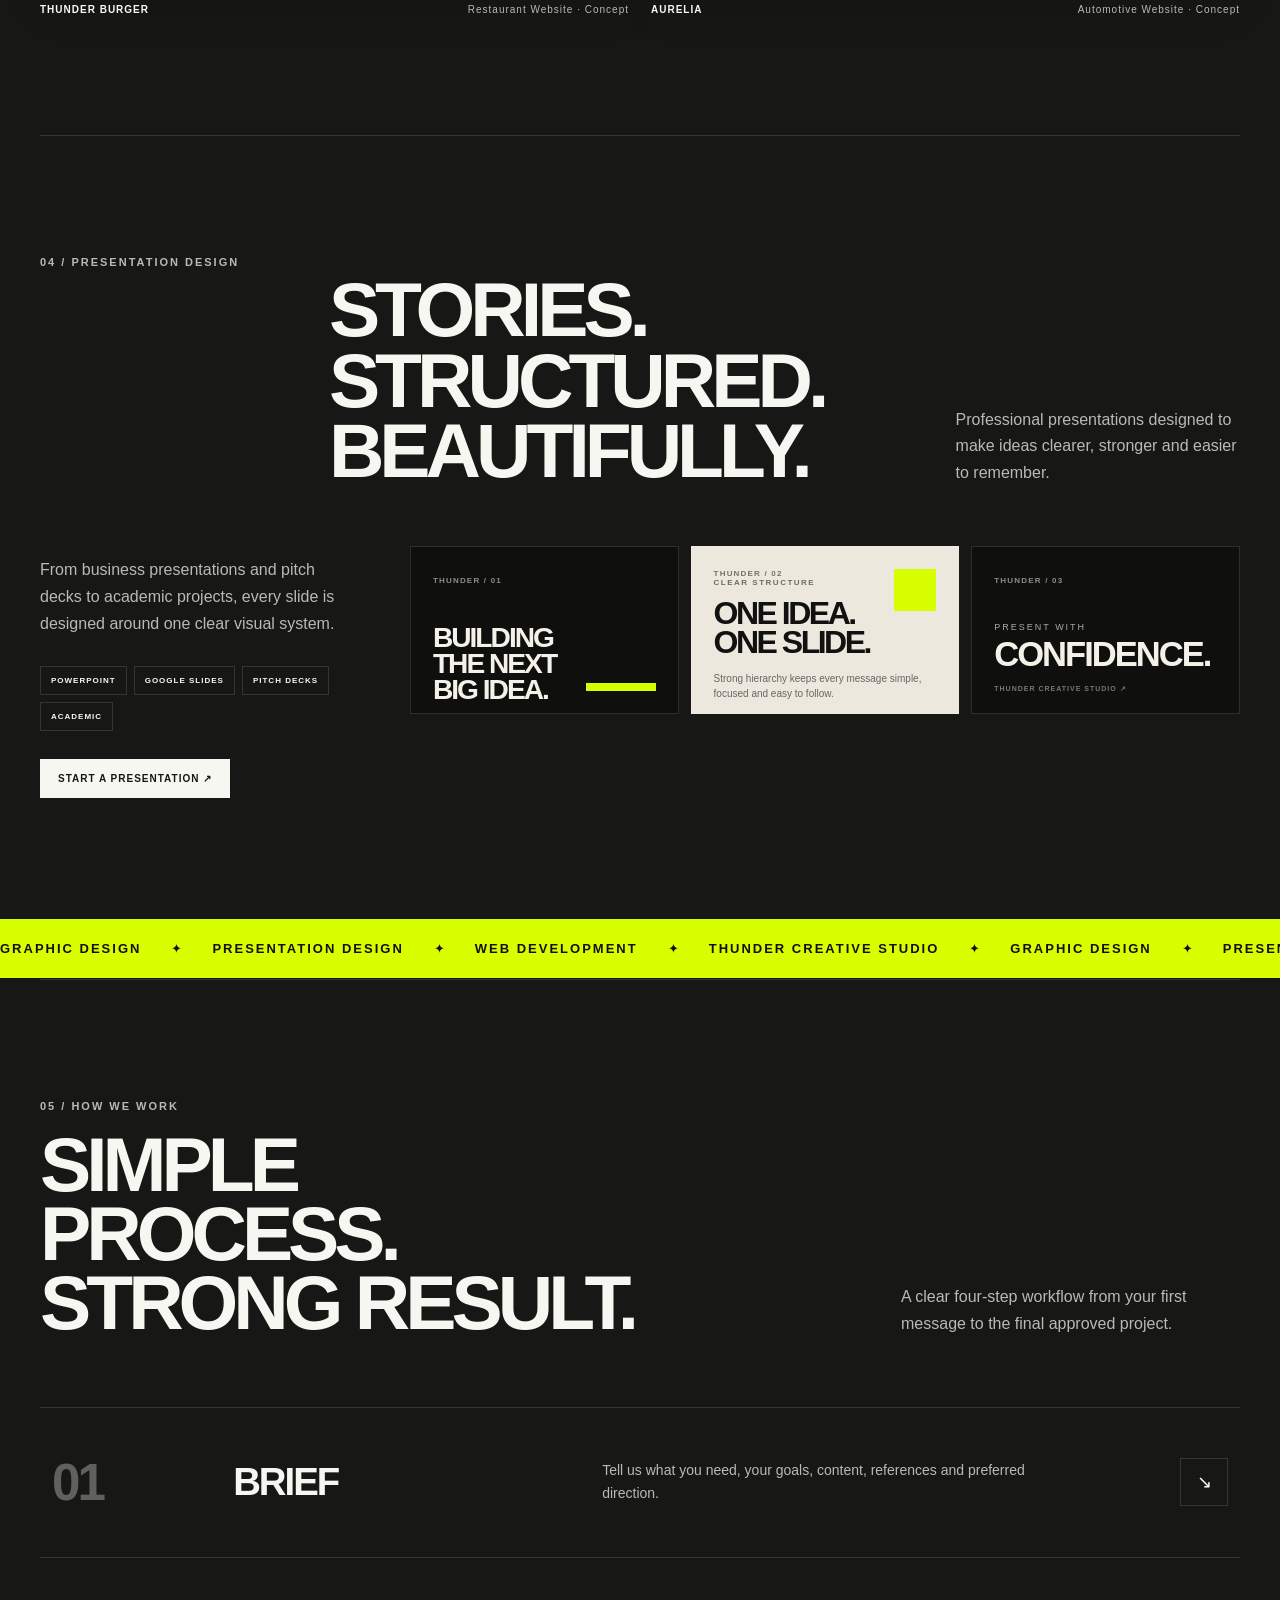
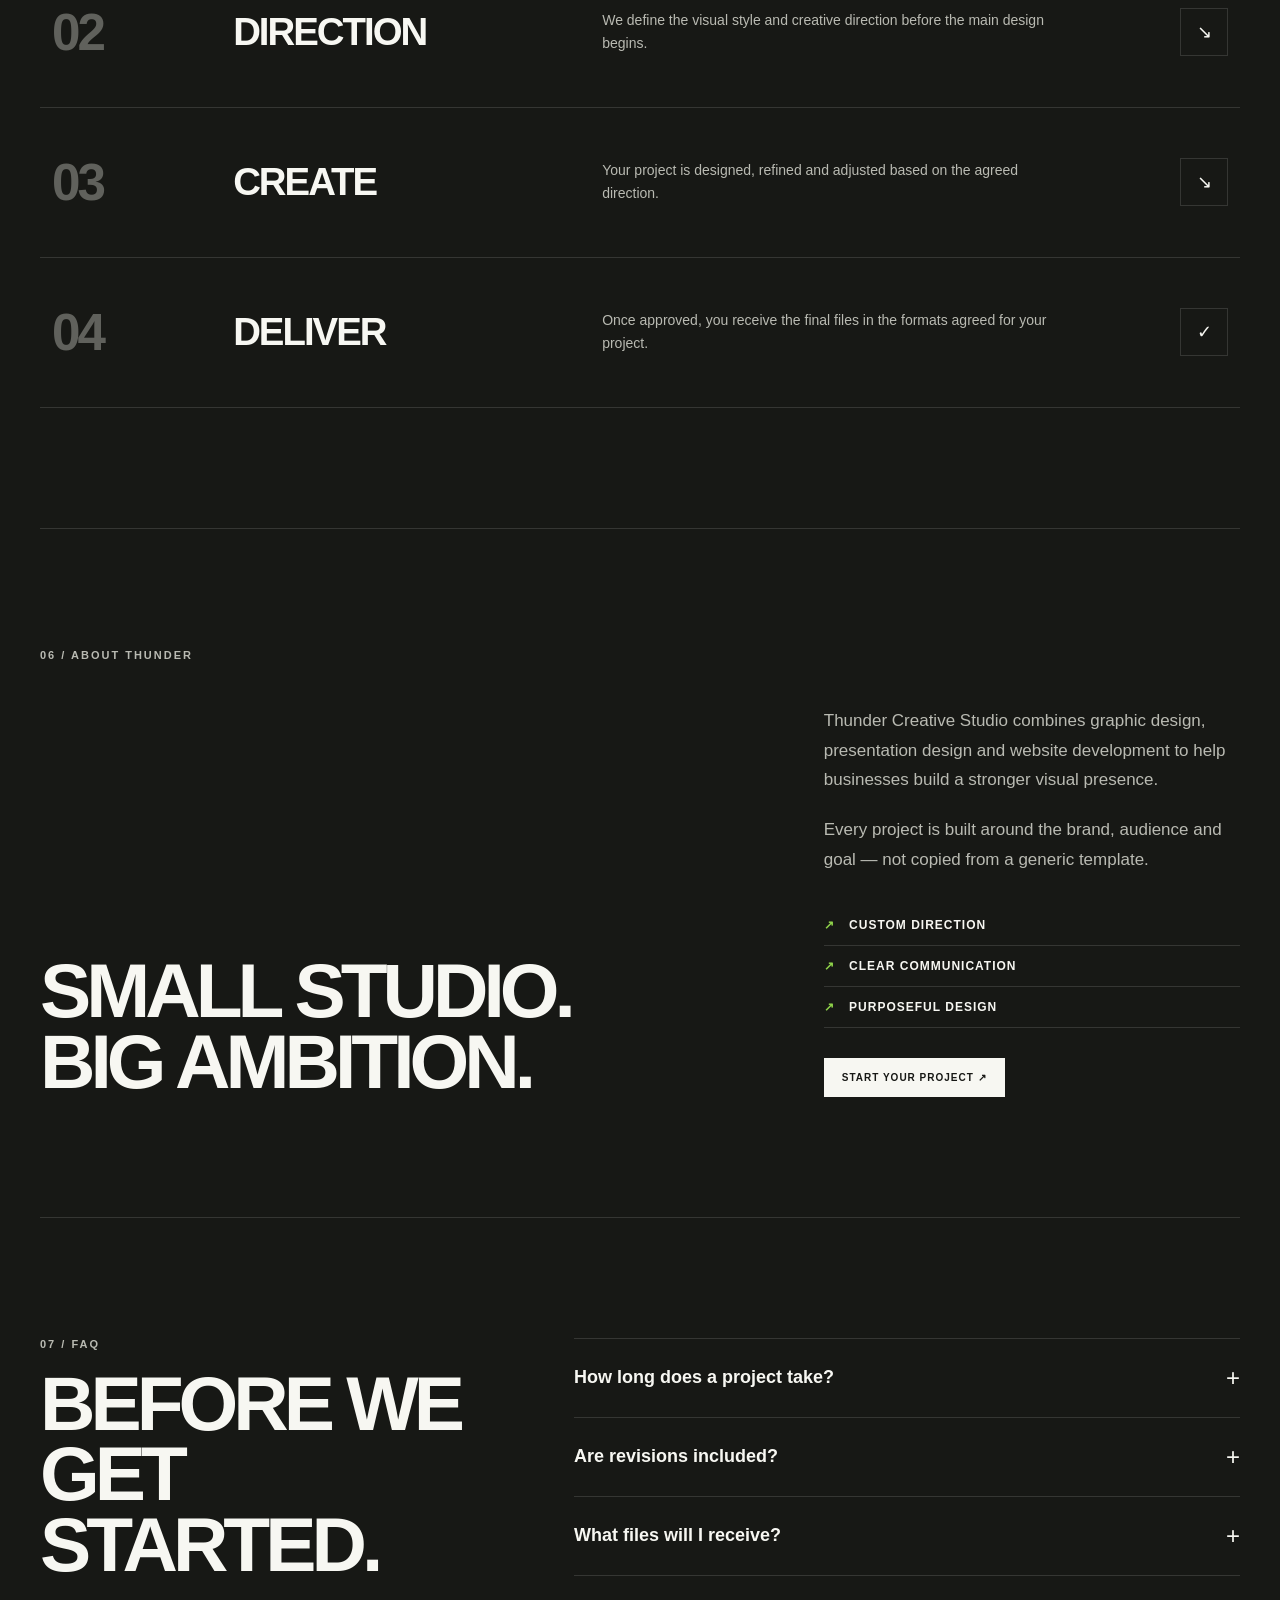
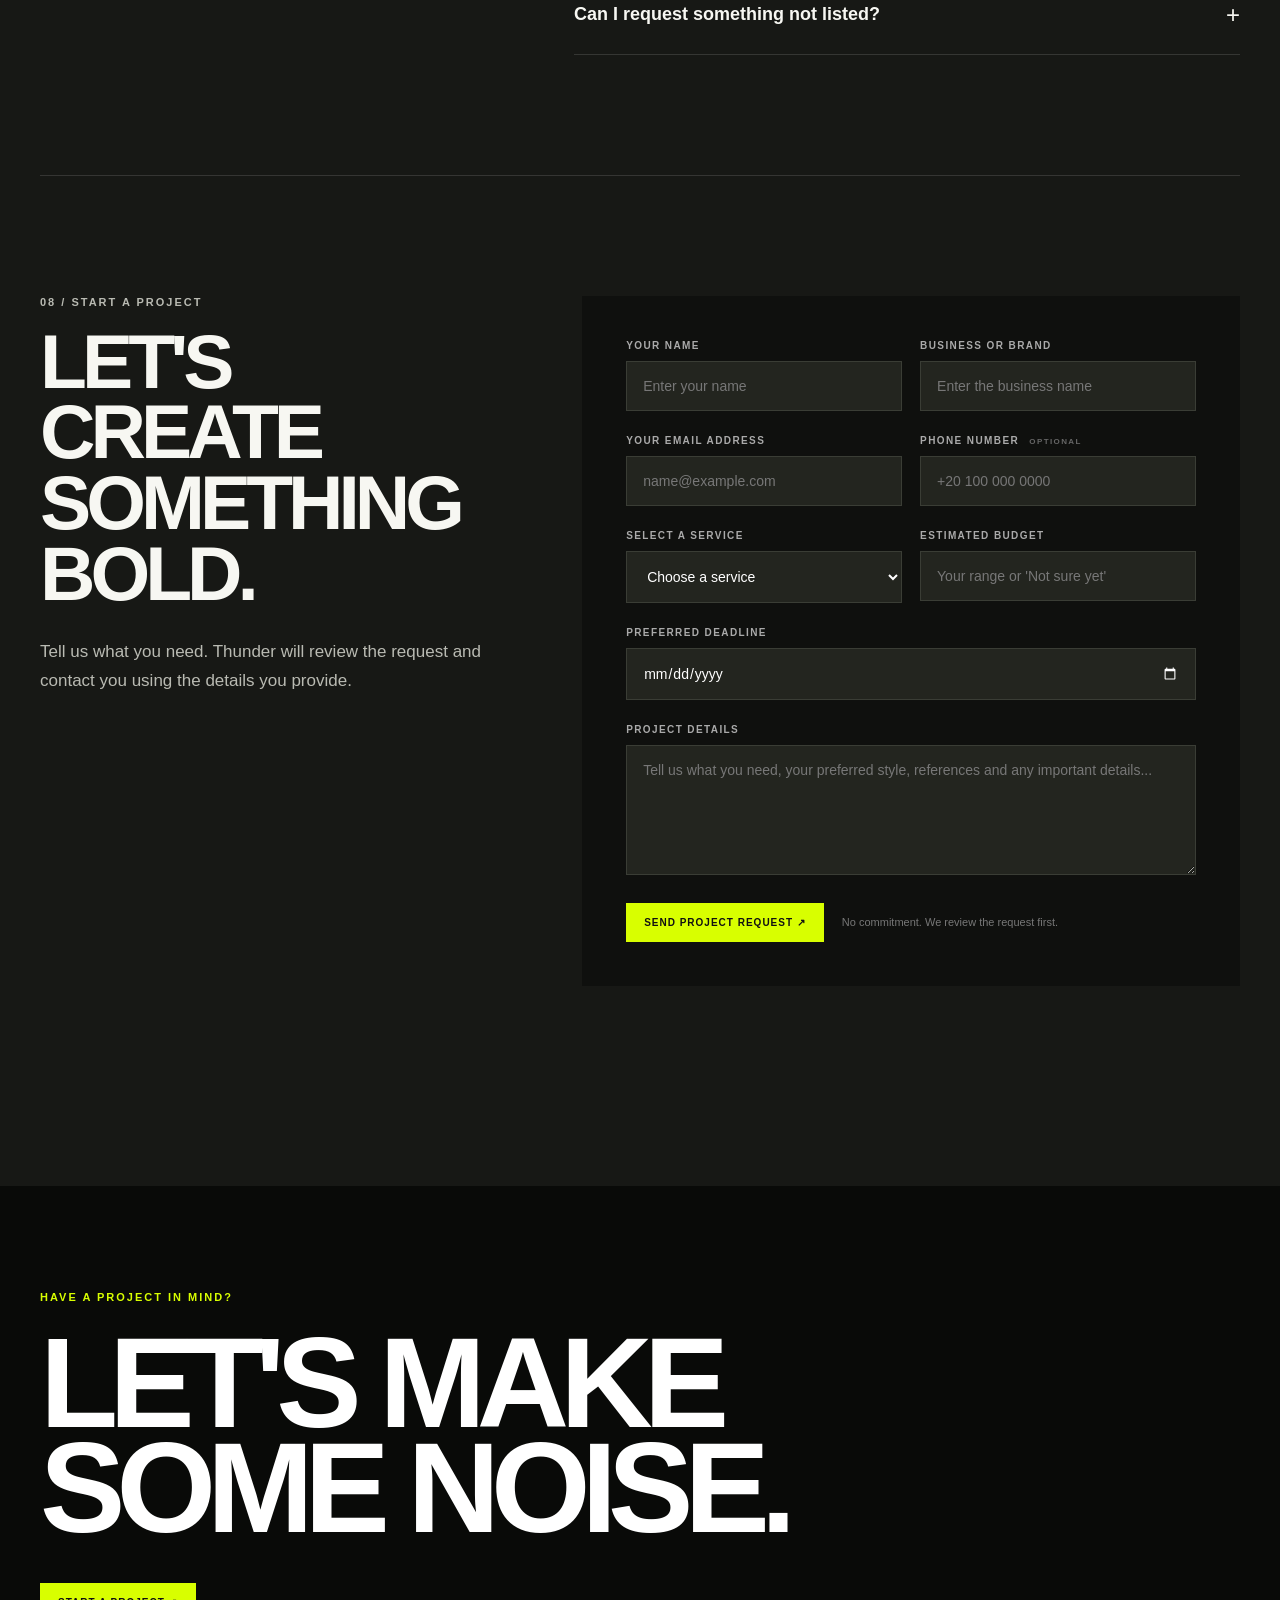
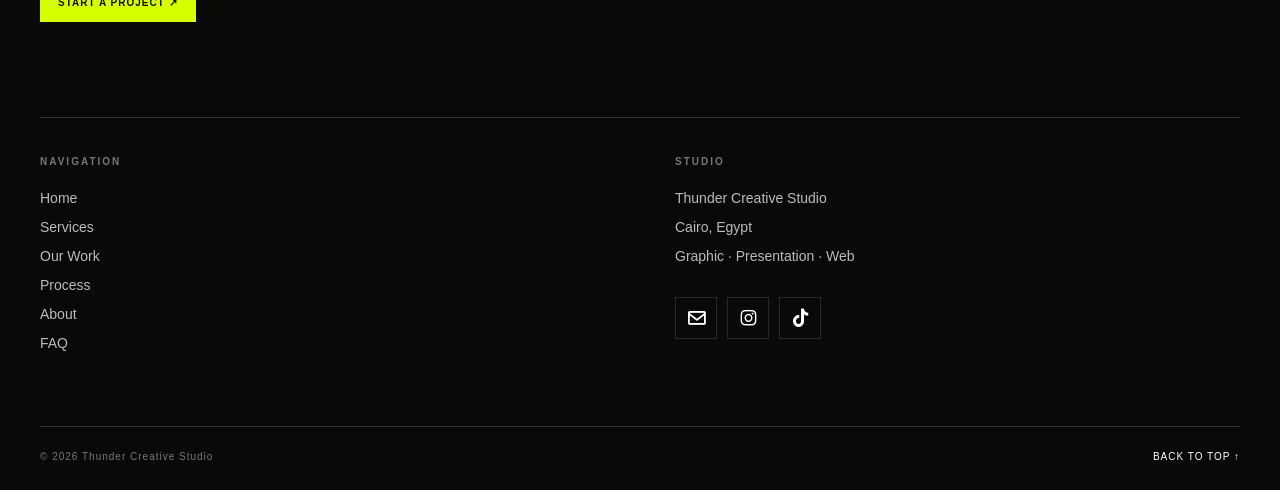
==== commit bbbfc8f2: "Add files via upload" ====
--- a/index.html
+++ b/index.html
@@ -23,7 +23,7 @@
     <title>Thunder Creative Studio | Design & Web</title>
 
     <link rel="icon" type="image/svg+xml" href="favicon.svg">
-    <link rel="stylesheet" href="STYLE.CSS?v=7">
+    <link rel="stylesheet" href="STYLE.CSS?v=10">
     <link href="https://unpkg.com/boxicons@2.1.4/css/boxicons.min.css" rel="stylesheet">
 </head>
 
@@ -2265,7 +2265,7 @@
         </div>
 
     </div>
-    <script src="SCRIPT.JS?v=7"></script>
+    <script src="SCRIPT.JS?v=10"></script>
 
 </body>
 
